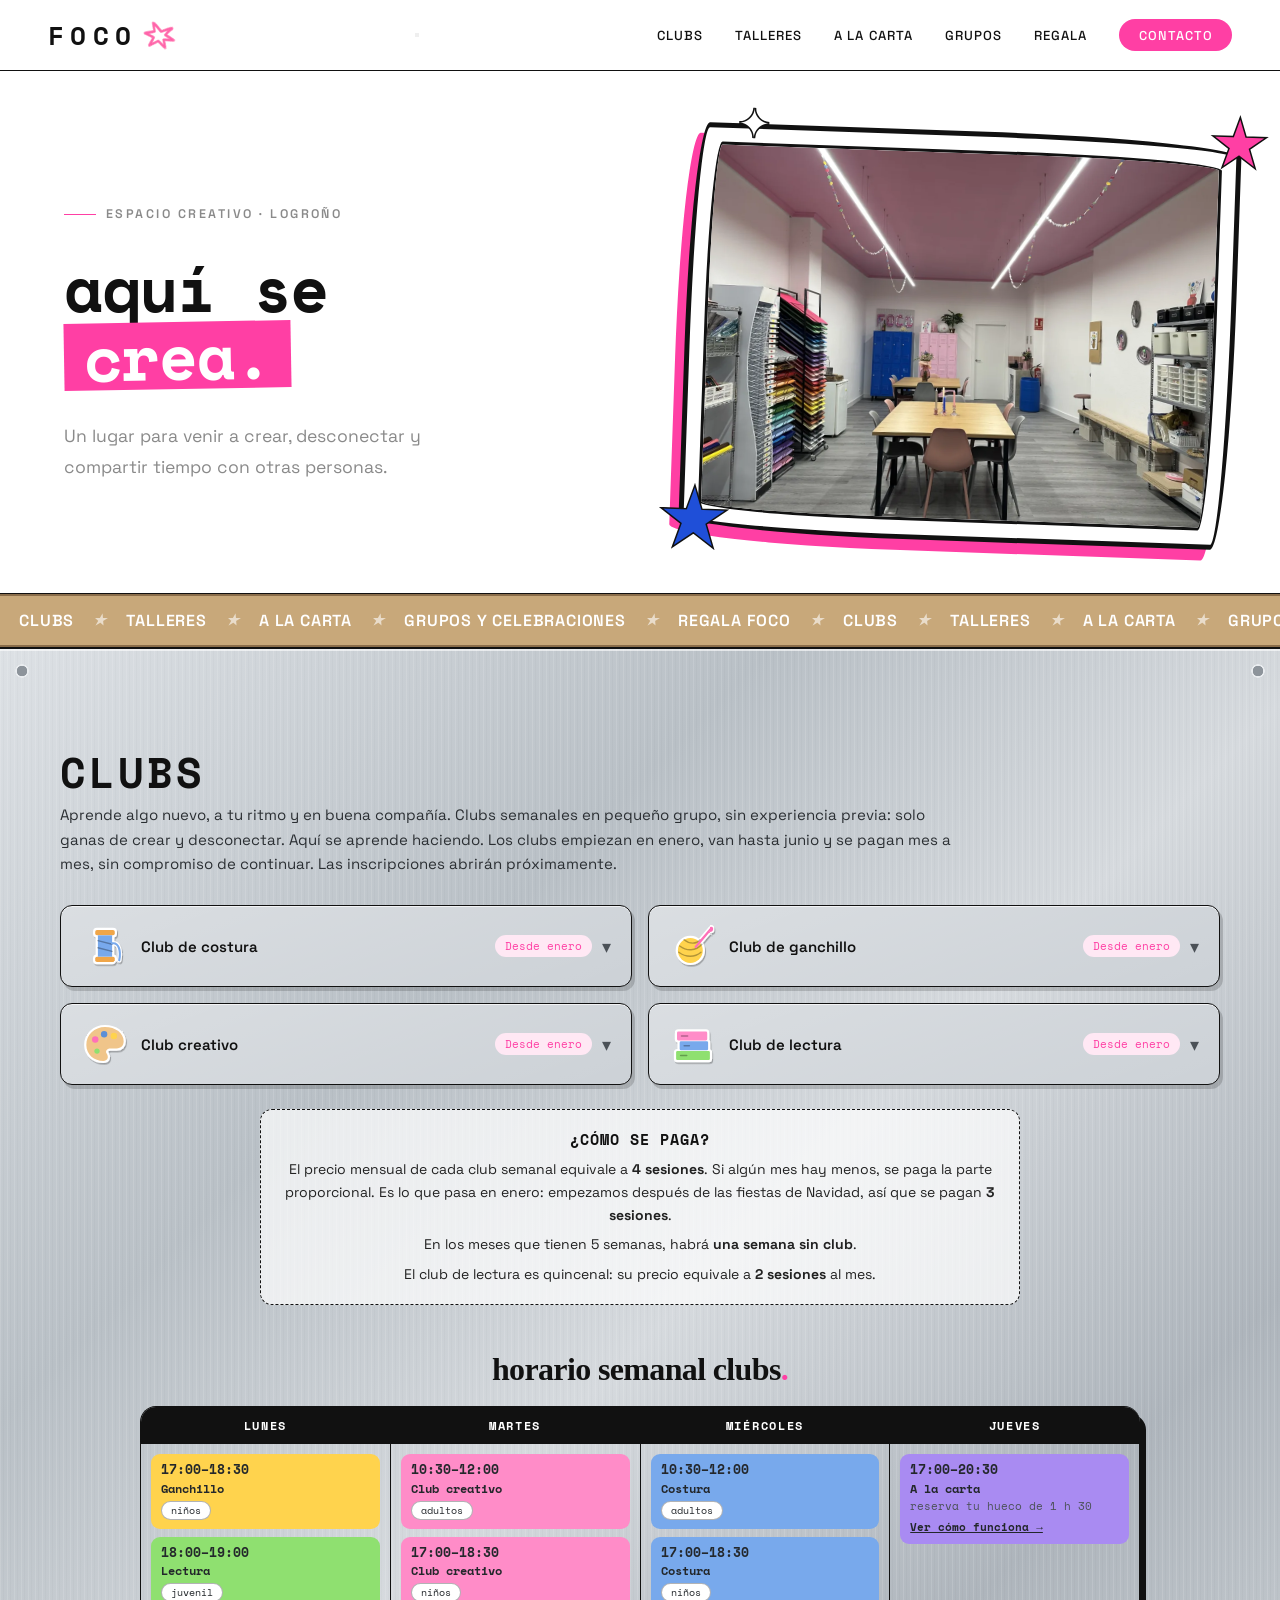
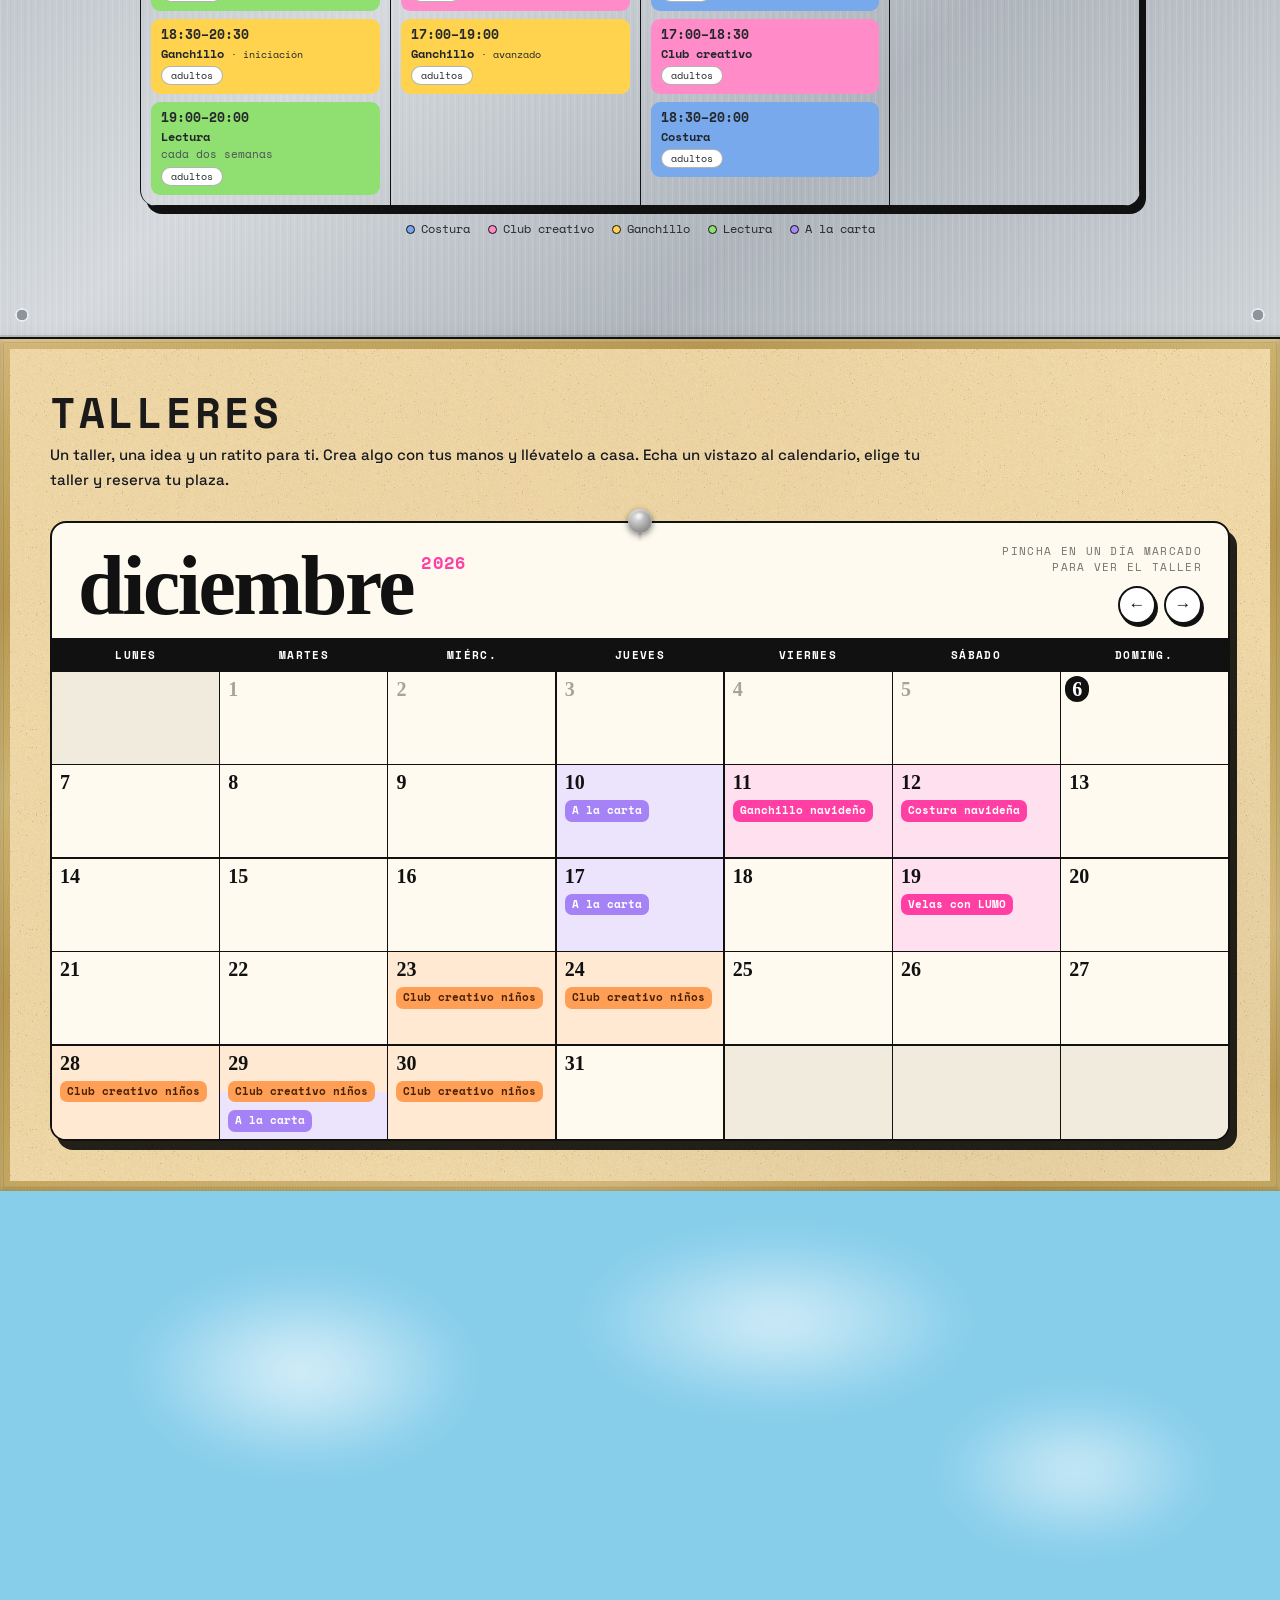
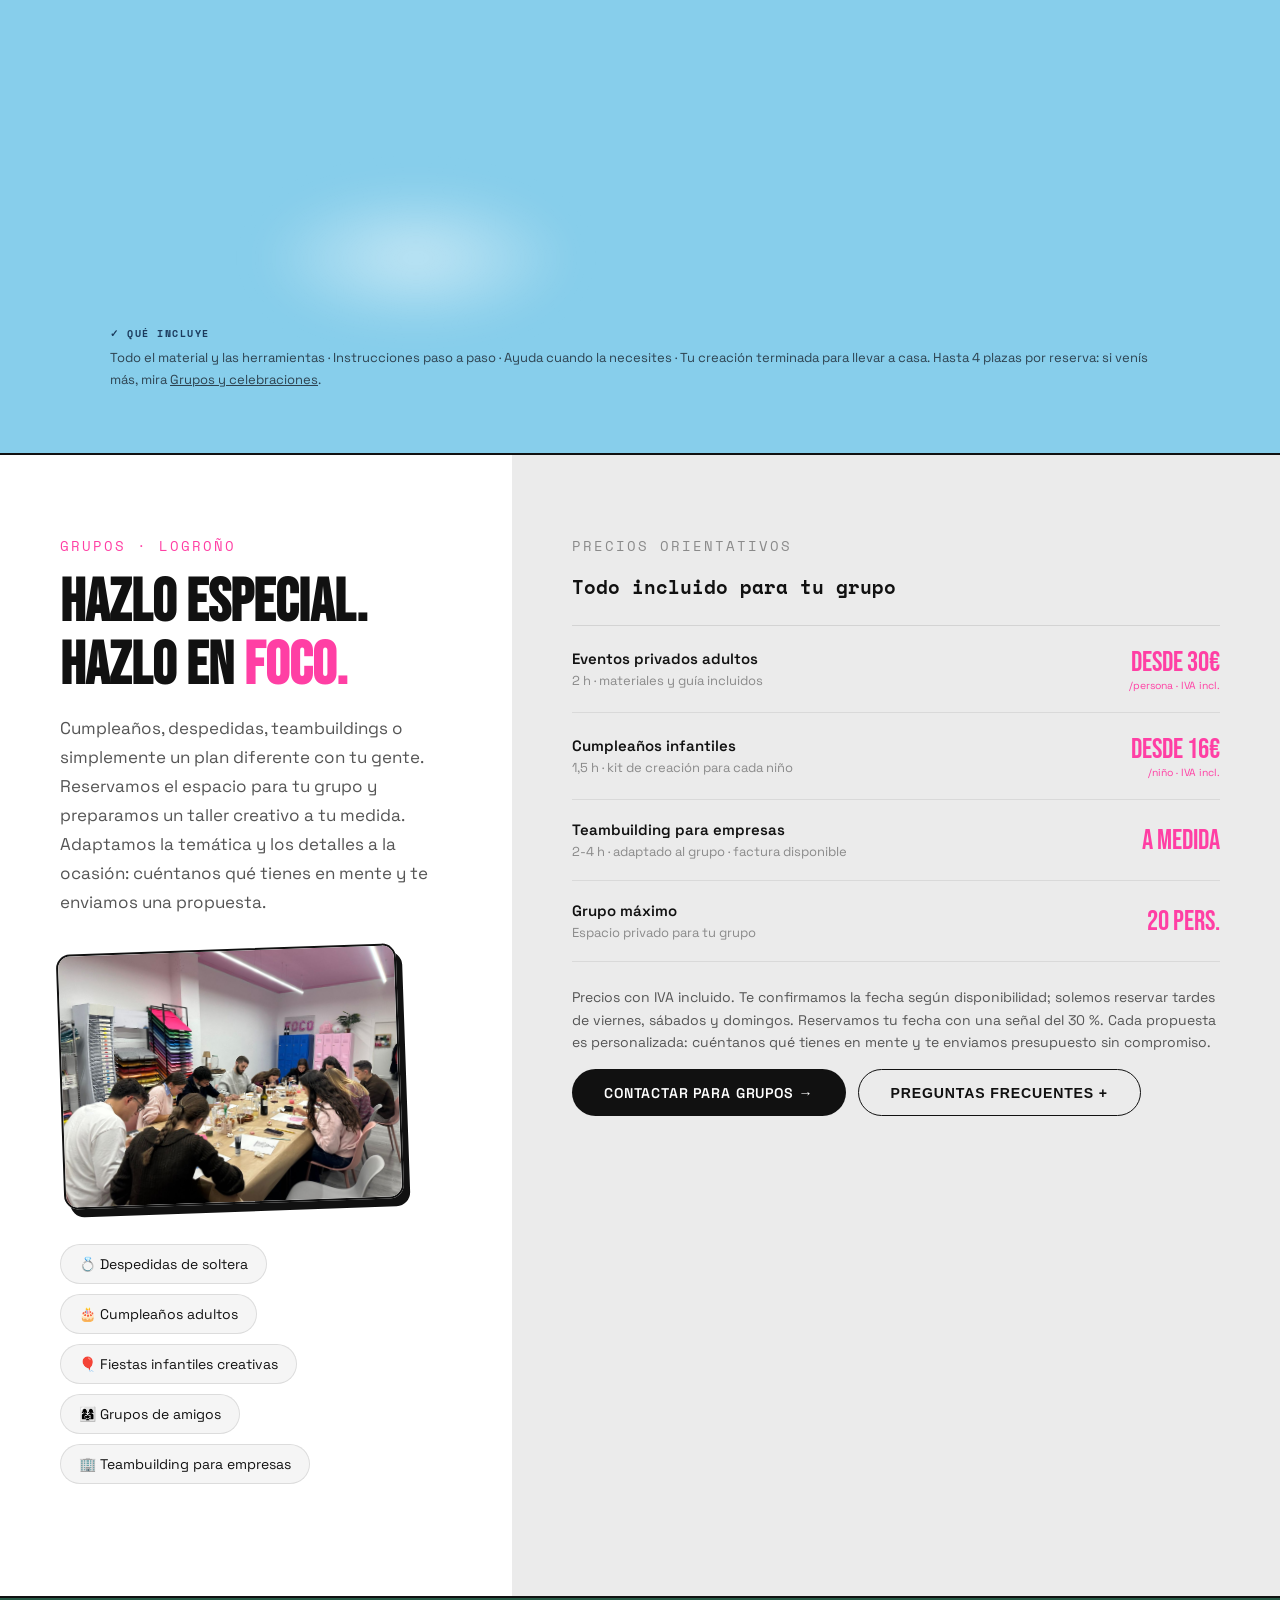
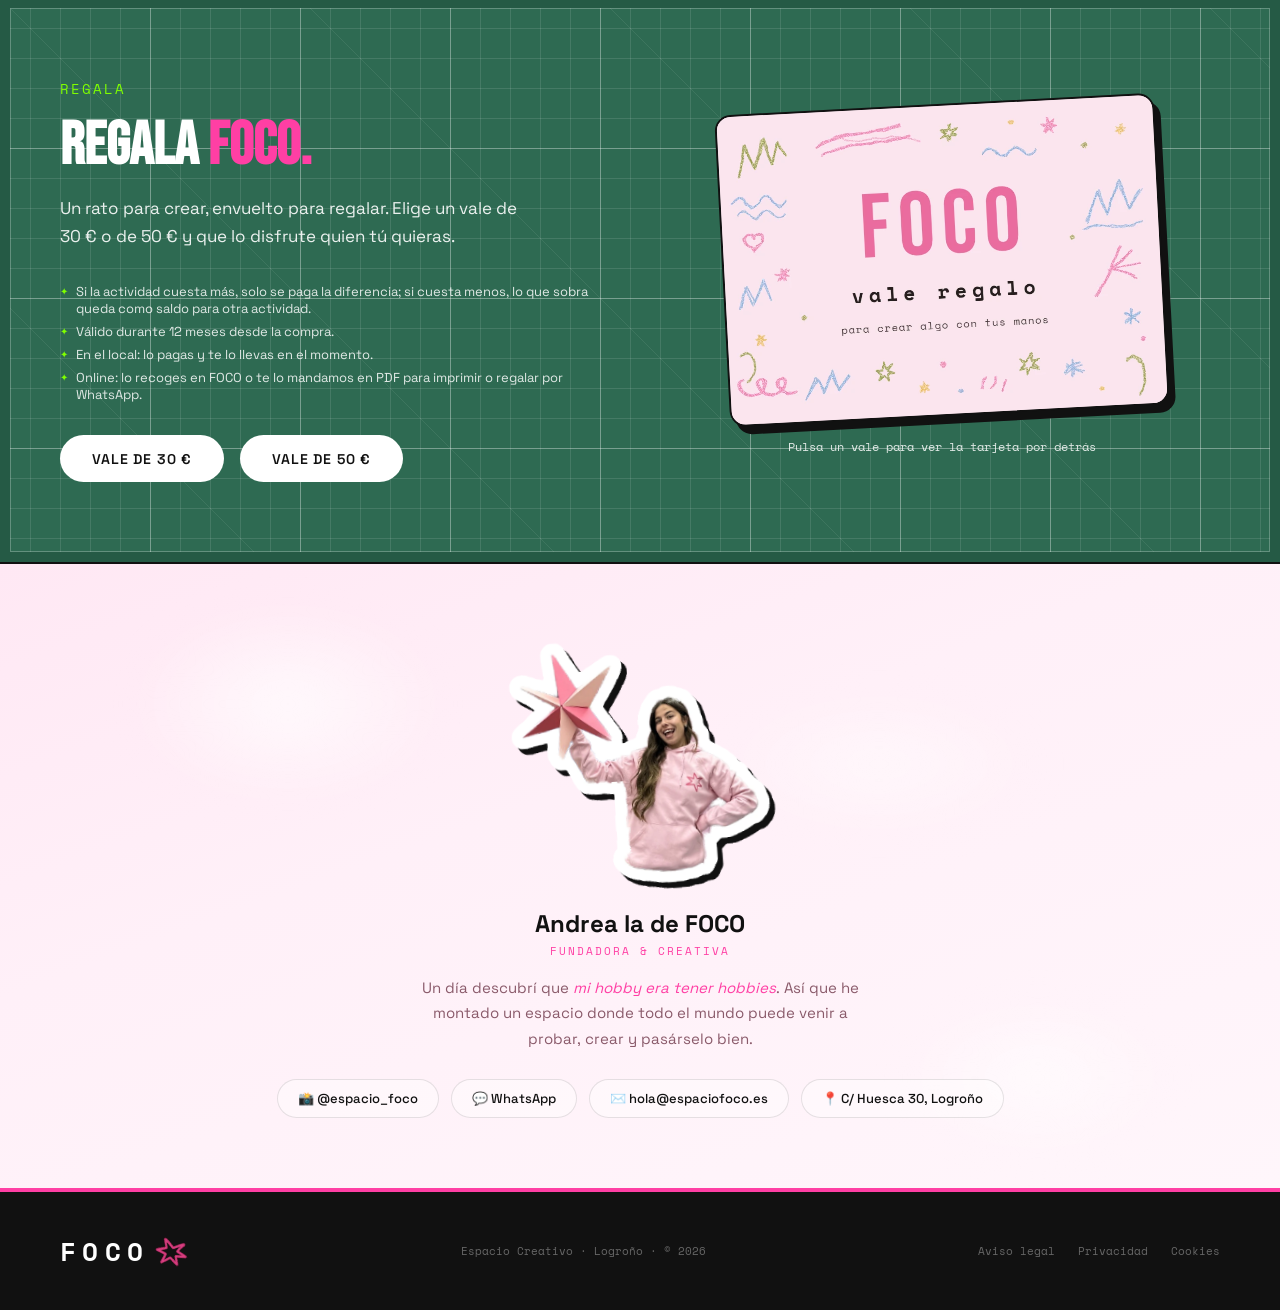
==== index.html @ 6e6a3a14 "Taller de velas: precio con IVA incluido Co-Authored-By: Claude Sonnet 5.5 <noreply@anthropic.com> C" ====
<!DOCTYPE html>
<html lang="es">
<head>
<meta charset="UTF-8">
<meta name="robots" content="noindex, nofollow"><!-- QUITAR el día que se publique la web -->
<meta name="viewport" content="width=device-width, initial-scale=1.0">
<title>FOCO — Espacio Creativo · Logroño</title>
<meta name="description" content="FOCO es un espacio creativo en Logroño: clubs semanales de costura, creatividad, ganchillo y lectura, talleres, manualidades a la carta, celebraciones con tu grupo y vales regalo.">
<link rel="icon" type="image/svg+xml" href="/images/estrella-foco.svg">
<meta property="og:type" content="website">
<meta property="og:locale" content="es_ES">
<meta property="og:site_name" content="FOCO Espacio Creativo">
<meta property="og:title" content="FOCO — Espacio Creativo · Logroño">
<meta property="og:description" content="Clubs, talleres, manualidades a la carta y celebraciones para crear con las manos. Calle Huesca 30, Logroño.">
<meta property="og:image" content="https://www.espaciofoco.es/images/og-foco.jpg">
<meta property="og:url" content="https://www.espaciofoco.es/">
<meta name="twitter:card" content="summary_large_image">
<script src="https://identity.netlify.com/v1/netlify-identity-widget.js"></script>
<link rel="preload" href="/fonts/space-grotesk-latin-400-normal.woff2" as="font" type="font/woff2" crossorigin>
<link rel="stylesheet" href="/fonts/fonts.css">
<style>
*, *::before, *::after { box-sizing:border-box; margin:0; padding:0; }
:root {
  --pink: #FF3FA4;
  --pink-light: #FF85C8;
  --pink-pale: #FFE8F4;
  --black: #111111;
  --white: #FFFFFF;
  --grey: #EBEBEB;
  --grey-mid: #8A8A8A;
  --blue: #6B8FA8;
  --lime: #7FFF00;
  --kraft: #C8A87A;
  --kraft-light: #F0E4D0;
  /* legacy aliases */
  --rosa: #FF3FA4;
  --negro: #111111;
  --verde: #5B8C5A;
  --azul: #87CEEB;
  --crema: #faf8f5;
}
html { scroll-behavior: smooth; }
body { font-family:'Space Grotesk',sans-serif; background:var(--white); color:var(--black); overflow-x:hidden; }

/* NAV */
nav.nav { position:fixed; top:0; left:0; right:0; z-index:200; display:flex; align-items:center; justify-content:space-between; padding:1rem 3rem; background:rgba(255,255,255,0.95); backdrop-filter:blur(16px); border-bottom:1.5px solid var(--black); }
.nav-logo { font-family:'Space Mono',monospace; font-size:1.6rem; font-weight:700; letter-spacing:.25em; color:var(--black); text-decoration:none; }
.logo-estrella { height:1.3em; width:auto; margin-left:.15em; vertical-align:-.28em; display:inline-block; }
.nav-links { display:flex; gap:2rem; list-style:none; align-items:center; }
.nav-links a { font-size:.82rem; font-weight:500; letter-spacing:.08em; text-transform:uppercase; color:var(--black); text-decoration:none; transition:color .2s; }
.nav-links a:hover { color:var(--pink); }
.nav-pill { background:var(--pink); color:var(--white)!important; padding:.45rem 1.2rem; border-radius:2rem; font-size:.8rem!important; }
.nav-pill:hover { background:var(--black)!important; color:var(--white)!important; }

/* HERO */
#hero { min-height:65vh; padding-top:5rem; display:grid; grid-template-columns:1fr 1fr; border-bottom:1.5px solid var(--black); }
.puertas { margin-top:71px; display:flex; flex-wrap:wrap; justify-content:center; align-items:baseline; gap:4px 18px; padding:14px 16px; text-align:center; background:var(--pink); color:var(--black); border-bottom:1.5px solid var(--black); }
.puertas strong { font-family:'Space Mono',monospace; font-size:15px; text-transform:uppercase; letter-spacing:1px; }
.puertas span { font-family:'Space Grotesk',sans-serif; font-size:15px; font-weight:500; }
.puertas[hidden] { display:none; }
.puertas:not([hidden]) ~ #hero { padding-top:0; }
.hero-left { display:flex; flex-direction:column; justify-content:center; padding:5rem 4rem 4rem; }
.hero-eyebrow { display:inline-flex; align-items:center; gap:.6rem; font-size:.78rem; font-weight:600; letter-spacing:.2em; text-transform:uppercase; color:var(--grey-mid); margin-bottom:2rem; }
.hero-eyebrow::before { content:''; width:2rem; height:1.5px; background:var(--pink); display:block; }
.hero-left h1 { font-family:'Space Mono',monospace; font-size:clamp(2.8rem,5vw,4.5rem); font-weight:700; line-height:1.05; letter-spacing:-.02em; margin-bottom:2rem; }
.hero-left h1 .hl { display:inline-block; background:var(--pink); color:var(--white); padding:0 .3em; transform:rotate(-1deg); }
.hero-left p { font-size:1.1rem; line-height:1.75; color:var(--grey-mid); max-width:400px; }
.hero-right { background:transparent; display:flex; align-items:center; justify-content:center; overflow:hidden; padding:3.2rem 2.8rem; position:relative; }
.hero-marco { position:relative; width:100%; max-width:560px; padding:14px; background:#fff; border:5px solid var(--black); border-radius:18px 255px 18px 225px/225px 18px 255px 18px; box-shadow:-9px 11px 0 var(--pink); transform:rotate(2deg); }
.hero-marco img { display:block; width:100%; height:auto; border:3px solid var(--black); border-radius:12px 200px 12px 180px/180px 12px 200px 12px; }
.hero-marco .est { position:absolute; line-height:1; color:var(--pink); -webkit-text-stroke:3px var(--black); paint-order:stroke fill; animation:estWiggle 2.4s ease-in-out infinite; pointer-events:none; }
.hero-marco .est1 { top:-34px; right:-30px; font-size:64px; }
.hero-marco .est2 { bottom:-30px; left:-26px; font-size:80px; color:#1f4fd8; animation-delay:.6s; }
.hero-marco .est3 { top:-24px; left:40px; font-size:40px; color:#fff; animation-delay:1.2s; }
@keyframes estWiggle { 50% { transform:rotate(14deg) scale(1.12); } }
@media (prefers-reduced-motion:reduce){ .hero-marco .est{animation:none;} }
@media (max-width:768px){
  .hero-marco .est { -webkit-text-stroke:1.5px var(--black); }
  .hero-marco .est1 { top:-20px; right:-12px; font-size:34px; }
  .hero-marco .est2 { bottom:-18px; left:-12px; font-size:42px; }
  .hero-marco .est3 { top:-14px; left:24px; font-size:22px; }
}
.hero-placeholder { font-family:'Space Mono',monospace; font-size:13px; color:var(--grey-mid); text-transform:uppercase; letter-spacing:2px; }
.hero-right::before { content:none; font-size:120px; opacity:.08; position:absolute; top:50%; left:50%; transform:translate(-50%,-50%); }
.hero-btns { display:flex; gap:1rem; flex-wrap:wrap; }
.btn-black { background:var(--black); color:var(--white); padding:.9rem 2rem; border-radius:3rem; font-size:.88rem; font-weight:600; letter-spacing:.06em; text-transform:uppercase; border:none; cursor:pointer; text-decoration:none; transition:background .2s,transform .15s; display:inline-block; }
.btn-black:hover { background:var(--pink); transform:translateY(-3px); }
.btn-ghost { background:transparent; color:var(--black); padding:.9rem 2rem; border-radius:3rem; font-size:.88rem; font-weight:600; letter-spacing:.06em; text-transform:uppercase; border:1.5px solid var(--black); cursor:pointer; text-decoration:none; transition:all .2s; display:inline-block; }
.btn-ghost:hover { background:var(--black); color:var(--white); transform:translateY(-3px); }

/* MARQUEE KRAFT */
.marquee { background:var(--kraft); padding:14px 0; overflow:hidden; white-space:nowrap; border-top:2px solid #8a6d4a; border-bottom:2px solid #8a6d4a; }
.marquee-track { display:inline-flex; animation:marquee 20s linear infinite; }
.marquee-track span { font-family:'Space Grotesk',sans-serif; font-size:1rem; font-weight:600; letter-spacing:.05em; color:var(--white); text-transform:uppercase; padding:0 1.2rem; display:inline-flex; align-items:center; gap:1.2rem; }
.marquee-track .star { font-size:.9rem; opacity:.6; }
@keyframes marquee { 0%{transform:translateX(0)} 100%{transform:translateX(-50%)} }

/* SECTION LABEL */
.section-label { font-family:'Space Mono',monospace; font-size:42px; font-weight:700; text-transform:uppercase; letter-spacing:3px; line-height:1.1; margin-bottom:8px; }
.section-subtitle { font-family:'Space Grotesk',sans-serif; font-size:15px; color:#555; max-width:900px; line-height:1.65; margin-bottom:28px; }

/* CLUB CREATIVO */
.club { padding:40px 50px 50px; position:relative; overflow:hidden; background:#87CEEB; }
.club::before { content:''; position:absolute; top:80px; left:10%; width:350px; height:200px; background:radial-gradient(ellipse,rgba(255,255,255,.7) 0%,transparent 70%); filter:blur(18px); pointer-events:none; }
.club::after { content:''; position:absolute; top:200px; right:5%; width:280px; height:160px; background:radial-gradient(ellipse,rgba(255,255,255,.6) 0%,transparent 70%); filter:blur(18px); pointer-events:none; }
.cloud1 { position:absolute; top:40px; left:45%; width:400px; height:180px; background:radial-gradient(ellipse,rgba(255,255,255,.65) 0%,transparent 70%); filter:blur(18px); pointer-events:none; }
.cloud2 { position:absolute; bottom:120px; left:20%; width:320px; height:150px; background:radial-gradient(ellipse,rgba(255,255,255,.5) 0%,transparent 70%); filter:blur(18px); pointer-events:none; }
.club .section-label { color:#fff; }
.club .section-subtitle { color:#1f3442; position:relative; z-index:2; }
.club .mat-i-text { color:#2d4250; }

/* PRICING CARDS */
.pricing-grid { display:grid; grid-template-columns:repeat(4,1fr); gap:28px; margin:0 auto 28px; position:relative; z-index:2; max-width:1060px; }
.price-card { background:rgba(255,255,255,.55); backdrop-filter:blur(12px); -webkit-backdrop-filter:blur(12px); border:1.5px solid rgba(255,255,255,.8); border-radius:28px; padding:22px 18px; transition:transform .3s, box-shadow .3s; display:flex; flex-direction:column; position:relative; }
.price-card:hover { transform:translateY(-4px); box-shadow:0 12px 40px rgba(135,206,235,.3); }
.price-card.premium { border:2px solid var(--rosa); }
.price-card-name { font-family:'Space Mono',monospace; font-size:11px; color:#5a7a8a; text-transform:uppercase; letter-spacing:1.5px; margin-bottom:8px; }
.price-card-price { font-family:'Bebas Neue',cursive; font-size:44px; color:var(--negro); line-height:1; }
.price-card-detail { font-family:'Space Grotesk',sans-serif; font-size:12px; color:#888; margin-bottom:14px; }
.price-card-features { list-style:none; margin-bottom:auto; padding-bottom:16px; }
.price-card-features li { font-size:12px; color:#555; padding:3px 0; display:flex; align-items:flex-start; gap:6px; }
.price-card-features li::before { content:'✓'; color:var(--verde); font-weight:700; flex-shrink:0; }
.price-card-btn { display:block; text-align:center; font-family:'Space Mono',monospace; font-size:10px; text-transform:uppercase; letter-spacing:1.5px; padding:11px; border-radius:50px; text-decoration:none; color:var(--negro); background:rgba(255,255,255,.6); border:1.5px solid #ccc; transition:all .25s; cursor:pointer; }
.price-card-btn:hover { background:var(--negro); color:#fff; border-color:var(--negro); }
.price-card-btn.rosa { background:var(--rosa); color:#fff; border-color:var(--rosa); }
.price-card-btn.rosa:hover { background:#d45a78; }
.badge { position:absolute; top:-14px; left:50%; transform:translateX(-50%); background:var(--rosa); color:#fff; font-family:'Space Mono',monospace; font-size:9px; letter-spacing:1.5px; text-transform:uppercase; padding:6px 18px; border-radius:50px; white-space:nowrap; }

.carta-pasos-linea { list-style:none; display:flex; flex-wrap:wrap; gap:10px; max-width:1060px; margin:0 auto 26px; position:relative; z-index:2; }
.carta-pasos-linea li { display:flex; align-items:center; gap:10px; background:rgba(255,255,255,.6); border:1.5px solid rgba(255,255,255,.9); border-radius:50px; padding:6px 18px 6px 7px; font-family:'Space Mono',monospace; font-size:14px; color:#1f3442; }
.carta-pasos-linea i { font-style:normal; flex:none; width:30px; height:30px; border-radius:50%; background:var(--pink); color:#fff; display:flex; align-items:center; justify-content:center; font-weight:700; font-size:14px; }
.carta-pasos-linea b { font-weight:700; color:var(--negro); }
.carta-tiles { display:grid; grid-template-columns:repeat(6,1fr); gap:14px; max-width:1060px; margin:0 auto 28px; position:relative; z-index:2; }
.carta-tile { aspect-ratio:1; border:1.5px solid var(--negro); border-radius:14px; display:flex; flex-direction:column; align-items:center; justify-content:center; gap:8px; position:relative; overflow:hidden;
  background-color:var(--c); background-image:radial-gradient(rgba(0,0,0,.14) 1.2px, transparent 1.6px); background-size:9px 9px; box-shadow:3px 4px 0 rgba(0,0,0,.15); }
.carta-tile:nth-child(odd) { transform:rotate(-1.2deg); }
.carta-tile:nth-child(even) { transform:rotate(1deg); }
.carta-tile-emoji { font-size:38px; line-height:1; }
.carta-tile-name { font-family:'Bebas Neue',cursive; font-size:22px; letter-spacing:1px; background:#fff; color:var(--negro); padding:2px 10px; border:1.5px solid var(--negro); }

.carta-tiles.carta-3 { grid-template-columns:repeat(4,1fr); max-width:1060px; gap:14px; }
.carta-tile.info { aspect-ratio:auto; align-items:flex-start; justify-content:flex-start; text-align:left; padding:26px 22px; gap:12px; }
.carta-tile-desc { font-family:'Space Grotesk',sans-serif; font-size:14px; line-height:1.55; color:#222; background:rgba(255,255,255,.88); padding:10px 12px; border-radius:8px; }
.carta-tile-meta { font-family:'Space Mono',monospace; font-size:12px; text-transform:uppercase; letter-spacing:1px; color:var(--negro); font-weight:700; margin-top:auto; }
.carta-info { max-width:940px; margin:0 auto 26px; position:relative; z-index:2; display:flex; flex-wrap:wrap; align-items:center; gap:14px 22px; }
.carta-info p { font-family:'Space Grotesk',sans-serif; font-size:15px; color:#1f3442; line-height:1.55; }

.carta-faq { max-width:1060px; margin:0 auto 26px; padding:0 0; position:relative; z-index:2; display:none; flex-direction:column; gap:10px; }
.carta-faq.open { display:flex; }
.carta-faq details { background:#fff; border:1.5px solid var(--black); border-radius:12px; padding:0 18px; }
.carta-faq summary { font-family:'Space Grotesk',sans-serif; font-weight:600; font-size:15px; padding:14px 0; cursor:pointer; list-style:none; display:flex; justify-content:space-between; gap:12px; color:var(--negro); }
.carta-faq summary::-webkit-details-marker { display:none; }
.carta-faq summary::after { content:'+'; color:var(--pink); font-size:20px; line-height:1; }
.carta-faq details[open] summary::after { content:'–'; }
.carta-faq details p { font-family:'Space Grotesk',sans-serif; font-size:14px; color:#555; line-height:1.65; padding-bottom:16px; }
.cc { background:var(--c); border:1.5px solid var(--negro); border-radius:16px; padding:12px 12px 10px; text-align:center; box-shadow:3px 4px 0 rgba(0,0,0,.15); display:flex; flex-direction:column; align-items:center; gap:5px; }
.cc:nth-child(odd) { transform:rotate(-1deg); } .cc:nth-child(even) { transform:rotate(1deg); }
.cc-img svg { height:96px; width:auto; max-width:100%; display:block; }
.cc-name { font-family:'Bebas Neue',cursive; font-size:22px; letter-spacing:.5px; line-height:1.05; color:var(--negro); }
.cc-desc { font-family:'Space Grotesk',sans-serif; font-size:13px; line-height:1.4; color:#333; }
.cc-meta { font-family:'Space Mono',monospace; font-size:11px; font-weight:700; text-transform:uppercase; letter-spacing:1px; color:var(--negro); margin-top:auto; padding-top:6px; }
/* MATERIALS — OPTION I (text with thick divider) */
.mat-i { display:flex; gap:48px; align-items:stretch; position:relative; z-index:2; max-width:1060px; margin:0 auto; }
.mat-i-block { flex:1; padding:12px 0; }
.mat-i-block:first-child { padding-right:0; }
.mat-i-block:last-child { padding-left:0; }
.mat-i-title { font-family:'Space Mono',monospace; font-size:10px; font-weight:700; text-transform:uppercase; letter-spacing:1.5px; margin-bottom:6px; color:#1B3A5C; }
.mat-i-text { font-size:13px; color:rgba(0,0,0,.45); line-height:1.7; }

/* CURSOS */
.cursos { padding:100px 60px; border-top:2px solid var(--negro); position:relative;
  /* Placa de acero cepillado */
  background-color:#c9ced3;
  background-image:
    radial-gradient(circle at 22px 22px, #8d949b 0 5px, #e9ecef 5.5px 6.5px, transparent 7px),
    radial-gradient(circle at calc(100% - 22px) 22px, #8d949b 0 5px, #e9ecef 5.5px 6.5px, transparent 7px),
    radial-gradient(circle at 22px calc(100% - 22px), #8d949b 0 5px, #e9ecef 5.5px 6.5px, transparent 7px),
    radial-gradient(circle at calc(100% - 22px) calc(100% - 22px), #8d949b 0 5px, #e9ecef 5.5px 6.5px, transparent 7px),
    repeating-linear-gradient(90deg, rgba(255,255,255,.12) 0 1px, transparent 1px 3px, rgba(0,0,0,.02) 3px 4px, transparent 4px 7px),
    linear-gradient(135deg, #dde1e5 0%, #b9c0c6 30%, #d6dade 52%, #aeb5bc 75%, #cfd4d8 100%);
  box-shadow:inset 0 2px 0 rgba(255,255,255,.6), inset 0 -2px 0 rgba(0,0,0,.12); }
.cursos .section-subtitle { color:#2b2f33; }
.cursos .curso-item { background:linear-gradient(160deg, rgba(255,255,255,.38) 0%, rgba(255,255,255,.14) 100%), #c4cad0; box-shadow:inset 0 1px 0 rgba(255,255,255,.7), 3px 4px 0 rgba(0,0,0,.16); }
.cursos .curso-row:hover { background:rgba(255,255,255,.22); }
.cursos .curso-emoji { background:none; }
.cursos .curso-precio, .cursos .curso-chevron { color:#4b5157; }
.cursos .curso-detalle { border-top-color:rgba(0,0,0,.15); }
.cursos .curso-detalle-desc, .cursos .curso-detalle-lista li { color:#2b2f33; }
.cursos-lista { max-width:100%; display:grid; grid-template-columns:repeat(2, 1fr); gap:16px; align-items:start; }
.cursos-col { display:flex; flex-direction:column; gap:16px; min-width:0; }
.curso-item { border:1.5px solid var(--black); border-radius:12px; overflow:hidden; background:#fff; }
.curso-row { display:flex; align-items:center; justify-content:space-between; padding:1rem 1.25rem; cursor:pointer; transition:background .15s; }
.curso-row:hover { background:var(--grey); }
.curso-row-left { display:flex; align-items:center; gap:12px; }
.curso-emoji { width:48px; height:48px; border-radius:8px; background:none; display:flex; align-items:center; justify-content:center; font-size:20px; flex-shrink:0; }
.curso-emoji svg { width:48px; height:48px; display:block; overflow:visible; }
.curso-nombre { font-size:15px; font-weight:600; color:var(--black); }
.curso-precio { font-size:13px; color:var(--grey-mid); margin-top:2px; }
.curso-row-right { display:flex; align-items:center; gap:10px; }
.curso-badge { font-size:11px; padding:3px 10px; border-radius:99px; background:var(--pink-pale); color:var(--pink); font-family:'Space Mono',monospace; }
.curso-chevron { font-size:18px; color:var(--grey-mid); transition:transform .2s; display:inline-block; }
.curso-chevron.open { transform:rotate(180deg); }
.curso-detalle { display:none; padding:0 1.25rem 1.25rem; border-top:1.5px solid var(--grey); }
/* Clubs "Desde enero": se puede ver la información, pero los botones de reserva siguen ocultos. Para abrir inscripciones en enero, quita la línea de .curso-reservar-opciones */
.cursos .curso-reservar-opciones { display:none; }
.curso-detalle.open { display:block; }
.curso-detalle > .curso-detalle-desc:first-child { margin-top:1.1rem; }
.curso-detalle-lista + .curso-detalle-lista { margin-top:-.2rem; padding-top:.9rem; border-top:1.5px dashed rgba(0,0,0,.25); }
.curso-detalle-lista b { color:#111; }
.curso-nota { margin-top:.9rem; padding-top:.9rem; border-top:1.5px dashed rgba(0,0,0,.25); }
.curso-sub { padding-top:1rem; }
.curso-sub + .curso-sub { margin-top:1.1rem; border-top:1.5px dashed rgba(0,0,0,.25); }
.curso-sub-titulo { display:inline-block; font-family:'Space Mono',monospace; font-size:12px; font-weight:700; letter-spacing:.1em; text-transform:uppercase; background:#fff; border:1.5px solid var(--black); border-radius:99px; padding:3px 12px; margin:0 0 2px; }
.curso-sub .curso-detalle-desc:first-of-type { margin-top:.7rem; }
.curso-detalle-desc { font-size:14px; color:#555; line-height:1.7; margin:1rem 0; }
.curso-detalle-lista { list-style:none; display:flex; flex-direction:column; gap:6px; margin-bottom:1rem; }
.curso-detalle-lista li { font-size:13px; color:#555; padding-left:16px; position:relative; }
.curso-detalle-lista li::before { content:'✦'; position:absolute; left:0; color:var(--pink); font-size:10px; top:2px; }
.curso-reservar-btn { display:inline-block; font-size:13px; padding:8px 20px; border-radius:50px; border:1.5px solid var(--black); background:transparent; color:var(--black); cursor:pointer; text-decoration:none; transition:all .2s; }
.curso-reservar-btn:hover { background:var(--black); color:#fff; }
.curso-reservar-opciones { display:flex; flex-wrap:wrap; gap:10px; }

/* HORARIO SEMANAL */
.horario-wrap { margin-top:48px; }
.clubs-pago { max-width:760px; margin:1.5rem auto 2.5rem; padding:1.1rem 1.4rem; background:rgba(255,255,255,.7); border:1.5px dashed var(--black); border-radius:12px; text-align:center; position:relative; z-index:1; }
.clubs-pago h3 { font-family:'Space Mono',monospace; font-size:15px; text-transform:uppercase; letter-spacing:1px; margin-bottom:.5rem; color:var(--black); }
.clubs-pago p { font-family:'Space Grotesk',sans-serif; font-size:14px; line-height:1.65; color:#222; }
.clubs-pago p + p { margin-top:.4rem; }
.horario-titulo { font-family:Georgia,'Times New Roman',serif; font-weight:700; font-size:clamp(20px,3.6vw,32px); line-height:1.05; letter-spacing:-.02em; color:var(--black); text-align:center; margin-bottom:20px; }
.horario-titulo em { font-style:normal; color:var(--pink); }
.horario-caja { max-width:1000px; margin:0 auto; }
.horario { width:calc(100% + 12px); margin:-6px; border-collapse:separate; border-spacing:6px; table-layout:fixed; font-family:'Space Mono',monospace; color:#23272b; }
.horario th, .horario td { text-align:center; vertical-align:middle; font-size:12px; font-weight:700; line-height:1.3; }
.horario td { height:64px; padding:6px 5px; border-radius:12px; }
.horario td.vacio { border:1px dashed rgba(35,39,43,.3); }
.horario td.club { border:1.5px solid var(--black); background:linear-gradient(160deg, rgba(255,255,255,.38) 0%, rgba(255,255,255,.14) 100%), #c4cad0; box-shadow:inset 0 1px 0 rgba(255,255,255,.7), 3px 4px 0 rgba(0,0,0,.16); }
.horario td.multi { padding:6px 5px; }
.horario .hl + .hl { margin-top:6px; padding-top:6px; border-top:1px dashed rgba(17,17,17,.4); }
.horario thead th { font-size:12px; letter-spacing:.1em; text-transform:uppercase; padding:6px 2px; }
.horario tbody th { font-weight:400; color:#23272b; font-size:12px; letter-spacing:.02em; }
.hpunto { display:inline-block; width:9px; height:9px; border-radius:50%; border:1.5px solid var(--black); margin-right:6px; vertical-align:-1px; }
.hp-azul { background:#78a9ec; }
.hp-rosa { background:#ff8cc8; }
.hp-kraft { background:#C8A87A; }
.hp-verde { background:#8fe070; }
.hp-amarillo { background:#ffd34d; }
.hp-lila { background:#a98bf2; }
.hz { display:grid; grid-template-columns:repeat(4, minmax(0,1fr)); gap:0; background:transparent; border-top:1.5px solid var(--black); border-left:1.5px solid var(--black); border-radius:16px; overflow:hidden; box-shadow:6px 8px 0 var(--black); font-family:'Space Mono',monospace; color:#23272b; }
.hz-dia { background:transparent; border-right:1.5px solid var(--black); border-bottom:1.5px solid var(--black); display:flex; flex-direction:column; min-width:0; }
.hz-dia h4 { font-size:12px; font-weight:700; letter-spacing:.14em; text-transform:uppercase; text-align:center; margin:0; padding:10px 6px; background:var(--black); color:#fff; }
.hz-lista { display:flex; flex-direction:column; gap:8px; padding:10px; flex:1; }
.hz-card { border-radius:9px; padding:8px 10px 9px; background:#f0f2f5; transition:opacity .2s, transform .15s; }
.hz-costura { --tono:105,155,225; --a:.52; }
.hz-creativo { --tono:255,105,185; --a:.46; }
.hz-ganchillo { --tono:255,208,60; --a:.58; }
.hz-lectura { --tono:110,235,80; --a:.48; }
.hz-carta { --tono:165,130,245; --a:.66; }
.hz-card[class*="hz-"] { background:linear-gradient(rgba(var(--tono),var(--a)), rgba(var(--tono),var(--a))), #fff; }
.hz-card.hz-costura { background:#78a9ec; }
.hz-card.hz-creativo { background:#ff8cc8; }
.hz-card.hz-ganchillo { background:#ffd34d; }
.hz-card.hz-lectura { background:#8fe070; }
.hz-card.hz-carta { background:#a98bf2; }
.hz-hora { font-size:13px; font-weight:700; line-height:1.2; }
.hz-t { font-size:12px; font-weight:700; line-height:1.25; margin-top:3px; }
.hz-pill { display:inline-block; font-size:10px; font-weight:400; padding:1px 9px; background:#fff; border:1px solid rgba(35,39,43,.35); border-radius:99px; margin-top:5px; }
.hz-niv { font-size:10px; font-weight:400; }
.hz-nota { font-size:11px; font-weight:400; margin-top:2px; color:#4b5157; }
a.hz-card { display:block; color:inherit; text-decoration:none; cursor:pointer; }
a.hz-card:hover { transform:translateY(-2px); }
.hz-mas { font-size:11px; font-weight:700; margin-top:5px; text-decoration:underline; }
.hz[data-sel="costura"] .hz-card:not(.hz-costura), .hz[data-sel="creativo"] .hz-card:not(.hz-creativo), .hz[data-sel="ganchillo"] .hz-card:not(.hz-ganchillo), .hz[data-sel="lectura"] .hz-card:not(.hz-lectura), .hz[data-sel="carta"] .hz-card:not(.hz-carta) { opacity:.3; }
.horario-leyenda span[data-c] { cursor:pointer; }
@media(max-width:900px) {
  .hz { grid-template-columns:repeat(2, minmax(0,1fr)); }
}
@media(max-width:520px) {
  .hz { box-shadow:4px 6px 0 var(--black); border-radius:14px; margin-right:4px; }
  .hz-lista { padding:7px; gap:6px; }
  .hz-card { padding:6px 7px 7px; border-radius:8px; }
  .hz-hora { font-size:11.5px; }
  .hz-t { font-size:11px; }
  .hz-pill { font-size:9.5px; padding:0 7px; margin-top:4px; }
  .hz-nota, .hz-mas { font-size:10px; }
  .hz-dia h4 { font-size:11px; padding:8px 4px; }
}
.horario-leyenda { display:flex; justify-content:center; flex-wrap:wrap; gap:6px 18px; margin-top:14px; font-family:'Space Mono',monospace; font-size:12px; color:#23272b; }
.horario-nota { max-width:620px; margin:22px auto 0; padding:14px 18px; border:1.5px solid var(--black); border-radius:12px; background:linear-gradient(160deg, rgba(255,255,255,.38) 0%, rgba(255,255,255,.14) 100%), #c4cad0; box-shadow:inset 0 1px 0 rgba(255,255,255,.7), 3px 4px 0 rgba(0,0,0,.16); color:#2b2f33; font-size:14px; line-height:1.65; text-align:center; }
.horario-nota-titulo { font-family:'Space Mono',monospace; font-weight:700; font-size:12px; letter-spacing:.1em; text-transform:uppercase; margin-bottom:6px; }
@media(max-width:640px) {
  .horario-wrap { margin-top:34px; }
  .horario td { height:58px; padding:4px 3px; border-radius:10px; }
  .horario td.multi { padding:5px 3px; }
  .horario thead th { letter-spacing:.02em; }
  .horario tbody th { font-weight:700; text-transform:uppercase; letter-spacing:.04em; }
  .hpunto { margin-right:4px; }
  .horario-nota { margin-top:18px; padding:12px 14px; font-size:14px; }
}
.cursos-grid { display:grid; grid-template-columns:2fr 1fr; gap:60px; }
.curso-content-title { font-family:'Space Grotesk',sans-serif; font-size:32px; font-weight:700; margin-bottom:16px; }
.curso-content-desc { font-size:16px; color:#555; line-height:1.7; margin-bottom:32px; }
.curso-info { background:var(--crema); border:2px solid var(--negro); padding:28px; border-radius:8px; }
.curso-info-title { font-family:'Space Mono',monospace; font-size:12px; text-transform:uppercase; letter-spacing:2px; margin-bottom:16px; }
.curso-info-list { list-style:none; }
.curso-info-list li { font-size:14px; color:#555; padding:5px 0; }
.curso-info-list li::before { content:'✦ '; color:var(--rosa); font-weight:700; }
.curso-tabs { display:flex; flex-direction:column; gap:4px; }
.curso-tab { border:2px solid var(--negro); padding:20px 24px; background:#fff; cursor:pointer; text-align:left; transition:all .2s; border-radius:4px; }
.curso-tab:hover, .curso-tab.active { background:var(--negro); color:#fff; }
.curso-tab-name { font-family:'Space Grotesk',sans-serif; font-size:16px; font-weight:600; }
.curso-tab-price { font-family:'Space Mono',monospace; font-size:12px; font-weight:700; color:var(--rosa); margin-top:4px; }
.curso-tab.active .curso-tab-price, .curso-tab:hover .curso-tab-price { color:var(--rosa); }
.curso-reserve-btn { display:inline-block; margin-top:24px; padding:14px 32px; background:var(--rosa); color:#fff; font-family:'Space Mono',monospace; font-size:12px; text-transform:uppercase; letter-spacing:1.5px; border:none; border-radius:50px; cursor:pointer; text-decoration:none; transition:background .2s; }
.curso-reserve-btn:hover { background:#d45a78; }

/* TALLERES — CORCHO REALISTA */
.talleres-outer { position:relative; border-top:2px solid var(--negro); }
/* Wooden frame around the cork */
.cork-frame { padding:10px; background:linear-gradient(160deg, #d4b87a 0%, #c4a862 8%, #b89850 20%, #cdb472 35%, #b89850 50%, #c4a862 65%, #d4b87a 80%, #b89850 92%, #c4a862 100%); box-shadow:inset 0 2px 4px rgba(255,255,255,.25), inset 0 -2px 4px rgba(0,0,0,.2), 0 4px 20px rgba(0,0,0,.15); position:relative; }
.cork-frame::before { content:''; position:absolute; inset:0; background:repeating-linear-gradient(95deg, transparent 0px, transparent 2px, rgba(0,0,0,.02) 2px, rgba(0,0,0,.02) 3px); pointer-events:none; }
.cork-frame::after { content:''; position:absolute; inset:3px; border:1px solid rgba(0,0,0,.08); pointer-events:none; }

.talleres { padding:40px 40px; position:relative; overflow:hidden; }
/* Cork base color — kraft tone */
.talleres { background:#C8A882; }
/* Cork texture layer 1 — fine grain (high frequency, more visible) */
.cork-tex1 { position:absolute; inset:0; pointer-events:none; z-index:0; background-color:#C8A882; background-image:url("data:image/svg+xml,%3Csvg xmlns='http://www.w3.org/2000/svg' width='300' height='300'%3E%3Cfilter id='a'%3E%3CfeTurbulence type='fractalNoise' baseFrequency='1.8' numOctaves='6' seed='2' stitchTiles='stitch'/%3E%3CfeColorMatrix values='0 0 0 0 .78 0 0 0 0 .66 0 0 0 0 .51 0 0 0 1 0'/%3E%3C/filter%3E%3Crect width='300' height='300' filter='url(%23a)'/%3E%3C/svg%3E"); background-size:300px 300px; mix-blend-mode:overlay; opacity:.9; }
/* Cork texture layer 2 — medium grain variation */
.cork-tex2 { position:absolute; inset:0; pointer-events:none; z-index:0; background-image:url("data:image/svg+xml,%3Csvg xmlns='http://www.w3.org/2000/svg' width='250' height='250'%3E%3Cfilter id='b'%3E%3CfeTurbulence type='fractalNoise' baseFrequency='.9' numOctaves='5' seed='8' stitchTiles='stitch'/%3E%3CfeColorMatrix values='0 0 0 0 .72 0 0 0 0 .58 0 0 0 0 .4 0 0 0 1 0'/%3E%3C/filter%3E%3Crect width='250' height='250' filter='url(%23b)'/%3E%3C/svg%3E"); background-size:250px 250px; mix-blend-mode:soft-light; opacity:.85; }
/* Cork texture layer 3 — dark speckles / pores (more pronounced) */
.cork-tex3 { position:absolute; inset:0; pointer-events:none; z-index:0; background-image:url("data:image/svg+xml,%3Csvg xmlns='http://www.w3.org/2000/svg' width='200' height='200'%3E%3Cfilter id='c'%3E%3CfeTurbulence type='turbulence' baseFrequency='3.5' numOctaves='3' seed='15' stitchTiles='stitch'/%3E%3CfeColorMatrix type='matrix' values='0 0 0 0 0 0 0 0 0 0 0 0 0 0 0 0 0 0 10 -5'/%3E%3C/filter%3E%3Crect width='200' height='200' filter='url(%23c)' opacity='.18'/%3E%3C/svg%3E"); background-size:200px 200px; mix-blend-mode:multiply; }
/* Cork texture layer 4 — extra fine grain for density */
.cork-tex4 { position:absolute; inset:0; pointer-events:none; z-index:0; background-image:url("data:image/svg+xml,%3Csvg xmlns='http://www.w3.org/2000/svg' width='150' height='150'%3E%3Cfilter id='d'%3E%3CfeTurbulence type='fractalNoise' baseFrequency='4' numOctaves='2' seed='22' stitchTiles='stitch'/%3E%3CfeColorMatrix values='0 0 0 0 .6 0 0 0 0 .48 0 0 0 0 .3 0 0 0 1 0'/%3E%3C/filter%3E%3Crect width='150' height='150' filter='url(%23d)'/%3E%3C/svg%3E"); background-size:150px 150px; mix-blend-mode:overlay; opacity:.4; }
/* Cork texture layer 5 — warm highlights and shadows */
.cork-tex5 { position:absolute; inset:0; pointer-events:none; z-index:0; background: radial-gradient(ellipse at 25% 20%, rgba(220,190,140,.15) 0%, transparent 45%), radial-gradient(ellipse at 75% 75%, rgba(0,0,0,.08) 0%, transparent 45%), radial-gradient(ellipse at 60% 10%, rgba(210,180,130,.1) 0%, transparent 35%), radial-gradient(ellipse at 10% 80%, rgba(180,140,80,.06) 0%, transparent 30%); }

.talleres .section-label { color:#1a1a1a; position:relative; z-index:2; }
.talleres .section-subtitle { color:#1a1a1a; font-weight:500; position:relative; z-index:2; text-shadow:0 1px 2px rgba(255,255,255,.25); }

/* Stars */
.chalk-star { position:absolute; pointer-events:none; z-index:1; }
.chalk-star svg { width:100%; height:100%; }
.chalk-star.s1 { top:80px; right:90px; width:36px; height:36px; transform:rotate(-12deg); opacity:.1; }
.chalk-star.s2 { top:110px; right:140px; width:24px; height:24px; transform:rotate(20deg); opacity:.08; }
.chalk-star.s3 { top:70px; right:180px; width:18px; height:18px; transform:rotate(-5deg); opacity:.06; }
.chalk-star.s4 { bottom:140px; left:60px; width:30px; height:30px; transform:rotate(15deg); opacity:.09; }
.chalk-star.s5 { bottom:100px; left:110px; width:20px; height:20px; transform:rotate(-22deg); opacity:.07; }
.chalk-star.s6 { top:50%; right:50px; width:22px; height:22px; transform:rotate(8deg); opacity:.06; }
.chalk-star.s7 { bottom:180px; right:220px; width:28px; height:28px; transform:rotate(-18deg); opacity:.08; }
.chalk-deco-line1 { position:absolute; bottom:90px; left:55%; width:140px; height:2px; background:rgba(255,255,255,.05); transform:rotate(-2deg); pointer-events:none; }
.chalk-deco-line2 { position:absolute; top:55%; left:35px; width:3px; height:100px; background:rgba(255,255,255,.03); transform:rotate(4deg); pointer-events:none; }

/* CALENDARIO POST-IT ROSA SOBRE CORCHO */
.calendar-frame { max-width:1180px; margin:0 auto; position:relative; z-index:2; transform:rotate(0.6deg); }

/* Chincheta — pin realista */
.pushpin { position:absolute; top:-12px; left:50%; transform:translateX(-50%); z-index:10; width:28px; height:28px; }
/* Pin head */
.pushpin::before { content:''; position:absolute; top:0; left:50%; transform:translateX(-50%); width:24px; height:24px; border-radius:50%; background:radial-gradient(circle at 38% 32%, #e8e8e8 0%, #c0c0c0 30%, #999 60%, #777 100%); box-shadow:0 2px 6px rgba(0,0,0,.5), inset 0 1px 2px rgba(255,255,255,.5); }
/* Pin highlight */
.pushpin::after { content:''; position:absolute; top:4px; left:50%; transform:translateX(-50%); width:8px; height:8px; border-radius:50%; background:radial-gradient(circle at 40% 35%, rgba(255,255,255,.8), transparent 70%); }
/* Pin needle shadow on paper */
.pushpin-shadow { position:absolute; top:10px; left:50%; transform:translateX(-50%); width:4px; height:12px; background:linear-gradient(to bottom, rgba(0,0,0,.15), transparent); border-radius:0 0 2px 2px; z-index:9; pointer-events:none; }

/* Hoja de calendario: cuadrícula marcada, mes grande */
.calendar { background:#fffaf0; border:2px solid var(--black); border-radius:16px; overflow:hidden; position:relative; box-shadow:7px 9px 0 rgba(0,0,0,.85); }
:root { --club:#ff9f55; --club-bg:#ffe9d2; --club-bg-h:#ffd9b3; --club-ink:#4a2306; --carta:#A582F5; --carta-bg:#ece3fd; }
.cal-header { padding:20px 26px 14px; display:flex; justify-content:space-between; align-items:flex-end; gap:12px; position:relative; z-index:2; }
.cal-header-title { font-family:Georgia,'Times New Roman',serif; font-weight:700; font-size:clamp(44px,9vw,84px); color:var(--black); line-height:.9; letter-spacing:-.03em; text-transform:lowercase; }
.cal-header-title small { font-family:'Space Mono',monospace; font-size:.2em; font-weight:700; letter-spacing:.08em; color:var(--pink); margin-left:.5em; vertical-align:top; position:relative; top:.4em; }
.cal-header-right { display:flex; flex-direction:column; align-items:flex-end; gap:10px; }
.cal-header-desc { font-family:'Space Mono',monospace; font-size:11px; color:rgba(0,0,0,.55); text-transform:uppercase; letter-spacing:.12em; max-width:210px; text-align:right; line-height:1.5; }
.cal-nav-wrap { display:flex; gap:8px; }
.cal-nav-btn { width:38px; height:38px; border:2px solid var(--black); background:#fff; color:var(--black); cursor:pointer; font-size:17px; display:flex; align-items:center; justify-content:center; border-radius:50%; transition:all .2s; box-shadow:2px 3px 0 var(--black); }
.cal-nav-btn:hover { background:var(--pink); color:#fff; }
.cal-days-header { display:grid; grid-template-columns:repeat(7,minmax(0,1fr)); background:var(--black); position:relative; z-index:2; }
.cal-day-name { font-family:'Space Mono',monospace; font-size:11px; color:#fff; text-transform:uppercase; text-align:center; padding:9px 0; letter-spacing:.12em; font-weight:700; }
.cal-grid { display:grid; grid-template-columns:repeat(7,minmax(0,1fr)); gap:1.5px; background:var(--black); position:relative; z-index:2; }
.cal-cell { min-height:92px; display:flex; flex-direction:column; align-items:flex-start; background:#fffaf0; position:relative; transition:background .2s; padding:7px 8px; min-width:0; }
.cal-cell .cal-num { font-family:Georgia,'Times New Roman',serif; font-size:20px; font-weight:700; color:var(--black); line-height:1; }
.cal-cell.empty { background:#f1ebdd; }
.cal-cell.empty .cal-num { color:transparent; }
.cal-cell.today .cal-num { background:var(--black); color:#fff; border-radius:99px; padding:3px 7px; margin:-3px 0 0 -4px; }
.cal-cell.past .cal-num { color:rgba(0,0,0,.35); }
.cal-cell.has-event { cursor:pointer; background:#ffe0ef; }
.cal-cell.has-event:hover { background:var(--pink-light); }
.cal-event-label { font-family:'Space Mono',monospace; font-size:11px; font-weight:700; color:var(--black); text-align:left; line-height:1.25; margin-top:8px; padding:4px 7px; background:var(--pink); color:#fff; border-radius:7px; max-width:100%; overflow-wrap:anywhere; }
.cal-cell.has-event.past .cal-num { color:rgba(0,0,0,.45); }
.cal-cell.has-event.ev-club { background:var(--club-bg); }
.cal-cell.has-event.ev-club:hover { background:var(--club-bg-h); }
.ev-club .cal-event-label { background:var(--club); color:var(--club-ink); }
.cal-lista button.ev-club { background:var(--club-bg); }
.cal-cell.has-event.ev-carta { background:#ece3fd; }
.cal-cell.has-event.ev-carta:hover { background:#dccdfa; }
.ev-carta .cal-event-label, .cal-event-label.ev-carta { background:#A582F5; color:#fff; }
.cal-event-label.ev-club { background:var(--club); color:var(--club-ink); }
.cal-cell.has-event.ev-multi { background:linear-gradient(180deg,var(--club-bg) 50%,var(--carta-bg) 50%); cursor:default; }
.cal-event-label { cursor:pointer; }
.cal-lista button.ev-carta { background:#ece3fd; }
.cal-lista { display:none; padding:14px 16px 16px; border-top:1.5px solid var(--black); background:#fffaf0; position:relative; z-index:2; }
.cal-lista button { display:flex; width:100%; align-items:center; gap:12px; text-align:left; background:#ffe0ef; border:1.5px solid var(--black); border-radius:12px; padding:9px 12px; margin:0 0 8px; font:inherit; cursor:pointer; color:var(--black); box-shadow:2px 3px 0 var(--black); }
.cal-lista button:last-child { margin-bottom:0; }
.cal-lista .cl-dia { font-family:Georgia,serif; font-weight:700; font-size:26px; line-height:1; min-width:34px; text-align:center; }
.cal-lista .cl-dia small { display:block; font-family:'Space Mono',monospace; font-size:10px; letter-spacing:.08em; text-transform:uppercase; font-weight:700; }
.cal-lista .cl-nom { font-family:'Space Mono',monospace; font-weight:700; font-size:13px; line-height:1.3; }
.cal-lista .cl-nom small { display:block; font-weight:400; font-size:11px; color:rgba(0,0,0,.6); }
.cal-lista .cl-vacio { font-family:'Space Mono',monospace; font-size:12px; color:rgba(0,0,0,.55); text-align:center; }

/* MODAL */
.modal-overlay { position:fixed; top:0; left:0; width:100%; height:100%; background:rgba(0,0,0,.6); z-index:2000; display:none; align-items:center; justify-content:center; }
.modal-overlay.open { display:flex; }
.modal { background:#fff; border:3px solid var(--negro); padding:48px; max-width:520px; width:90%; border-radius:8px; position:relative; }
.modal { max-height:90vh; overflow-y:auto; }
.modal-close { z-index:1; width:36px; height:36px; top:12px; right:12px; padding:0; line-height:36px; border-radius:50%; background:rgba(255,255,255,.9); }
.modal-img { display:block; width:calc(100% + 96px); margin:-48px -48px 24px; max-height:260px; object-fit:cover; border-radius:5px 5px 0 0; border-bottom:3px solid var(--negro); }
.modal-close { position:absolute; top:16px; right:20px; font-size:24px; cursor:pointer; background:none; border:none; color:#999; transition:color .2s; }
.modal-close:hover { color:var(--negro); }
.modal-title { font-family:'Space Grotesk',sans-serif; font-size:28px; font-weight:700; margin-bottom:8px; }
.modal-sub { font-family:'Space Mono',monospace; font-size:12px; color:#999; text-transform:uppercase; letter-spacing:1px; margin-bottom:16px; }
.modal-desc { font-size:15px; color:#555; line-height:1.7; margin-bottom:24px; }
.modal-price { font-family:'Bebas Neue',cursive; font-size:40px; color:var(--rosa); margin-bottom:24px; }
.modal-btn { display:inline-block; padding:14px 32px; background:var(--rosa); color:#fff; font-family:'Space Mono',monospace; font-size:12px; text-transform:uppercase; letter-spacing:1.5px; border:none; border-radius:50px; cursor:pointer; text-decoration:none; transition:background .2s; }
.modal-btn:hover { background:#d45a78; }

/* GRUPOS */
#eventos { display:grid; grid-template-columns:2fr 3fr; gap:0; }
.ev-info { display:flex; flex-direction:column; align-items:flex-start; background:var(--white); padding:80px 60px; }
.ev-price { background:var(--grey, #f3f3f3); padding:80px 60px; }
.seccion-tag { font-family:'Space Mono',monospace; font-size:14px; text-transform:uppercase; letter-spacing:2px; color:var(--pink); margin-bottom:16px; display:block; }
.seccion-title { font-family:'Bebas Neue',cursive; font-size:60px; color:var(--black); line-height:1.05; margin-bottom:16px; }
.seccion-title .accent { color:var(--pink); }
.seccion-body { font-family:'Space Grotesk',sans-serif; font-size:17px; color:#555; line-height:1.7; margin-bottom:32px; max-width:480px; }
.ev-foto { width:100%; max-width:340px; height:auto; aspect-ratio:4/3; object-fit:cover; object-position:center 62%; border:2px solid var(--black); border-radius:14px; box-shadow:6px 8px 0 var(--black); transform:rotate(-2deg); margin:0 0 40px; display:block; }
.ev-tipos { display:flex; flex-wrap:wrap; gap:10px; margin-bottom:32px; }
.ev-chip { font-family:'Space Grotesk',sans-serif; font-size:14px; color:var(--black); background:rgba(0,0,0,.04); border:1.5px solid rgba(0,0,0,.1); padding:10px 18px; border-radius:50px; transition:all .2s; cursor:default; }
.ev-chip:hover { border-color:var(--pink); color:var(--pink); }
.ev-price .seccion-tag { color:var(--grey-mid); }
.ep-row { display:flex; justify-content:space-between; align-items:center; padding:20px 0; border-bottom:1px solid rgba(0,0,0,.08); }
.ep-label { font-family:'Space Grotesk',sans-serif; font-size:15px; color:var(--black); font-weight:600; }
.ep-sub { font-family:'Space Grotesk',sans-serif; font-size:13px; color:var(--grey-mid); margin-top:4px; }
.ep-val { font-family:'Bebas Neue',cursive; font-size:28px; color:var(--pink); text-align:right; white-space:nowrap; }
.ep-item { border-bottom:1px solid rgba(0,0,0,.08); }
.ep-item > summary.ep-row { border-bottom:none; cursor:pointer; list-style:none; gap:16px; }
.ep-item > summary.ep-row::-webkit-details-marker { display:none; }
.ep-item > summary.ep-row:hover .ep-label { color:var(--pink); }
.ep-der { display:flex; align-items:center; gap:14px; }
.ep-chev { color:var(--pink); font-size:20px; line-height:1; transition:transform .2s; }
.ep-item[open] .ep-chev { transform:rotate(180deg); }
.ep-detalle { padding:0 0 22px; font-family:'Space Grotesk',sans-serif; font-size:14px; color:#555; line-height:1.65; }
.ep-detalle p { margin-bottom:12px; }
.ep-detalle b { color:var(--black); }
/* Desplegables de precios de Grupos cerrados por ahora. Para volver a abrirlos: quita la clase ep-bloqueado del div .ev-price y borra estas reglas y el bloque JS 'GRUPOS BLOQUEADOS'. */
.ep-bloqueado .ep-chev, .ep-bloqueado .ep-pista { display:none; }
.ep-bloqueado .ep-item > summary.ep-row { cursor:default; pointer-events:none; }
.ep-bloqueado .ep-item > summary.ep-row:hover .ep-label { color:inherit; }
.ep-detalle ul { list-style:none; display:flex; flex-direction:column; gap:6px; margin:0 0 14px; }
.ep-detalle li { padding-left:18px; position:relative; }
.ep-detalle li::before { content:'✦'; position:absolute; left:0; color:var(--pink); font-size:10px; top:3px; }
.ep-pista { font-family:'Space Grotesk',sans-serif; font-size:13px; color:var(--grey-mid); margin-top:8px; }
.ep-botones { display:flex; flex-wrap:wrap; gap:12px; align-items:center; }
.btn-line { background:transparent; color:var(--black); border:1.5px solid var(--black); }
.btn-line:hover { background:var(--black); color:#fff; }
.ep-faq { display:none; margin-top:1.5rem; flex-direction:column; gap:10px; }
.ep-faq.open { display:flex; }
.ep-faq details { background:#fff; border:1.5px solid var(--black); border-radius:12px; padding:0 18px; }
.ep-faq summary { font-family:'Space Grotesk',sans-serif; font-weight:600; font-size:15px; padding:14px 0; cursor:pointer; list-style:none; display:flex; justify-content:space-between; gap:12px; }
.ep-faq summary::-webkit-details-marker { display:none; }
.ep-faq summary::after { content:'+'; color:var(--pink); font-size:20px; line-height:1; }
.ep-faq details[open] summary::after { content:'–'; }
.ep-faq details p { font-family:'Space Grotesk',sans-serif; font-size:14px; color:#555; line-height:1.65; padding-bottom:16px; }
.grupos-section { padding:0; border-top:2px solid var(--black); overflow:hidden; }

/* REGALA */
.regala-section { border-top:2px solid var(--black); padding:80px 60px; display:grid; grid-template-columns:1fr 1fr; gap:48px; align-items:center;
  /* Base de corte verde */
  background-color:#2e6a52;
  background-image:
    linear-gradient(45deg, transparent calc(50% - .5px), rgba(255,255,255,.07) 50%, transparent calc(50% + .5px)),
    linear-gradient(rgba(255,255,255,.28) 1.5px, transparent 1.5px),
    linear-gradient(90deg, rgba(255,255,255,.28) 1.5px, transparent 1.5px),
    linear-gradient(rgba(255,255,255,.11) 1px, transparent 1px),
    linear-gradient(90deg, rgba(255,255,255,.11) 1px, transparent 1px);
  background-size:300px 300px, 150px 150px, 150px 150px, 30px 30px, 30px 30px;
  box-shadow:inset 0 0 0 10px #255a45, inset 0 0 0 11px rgba(255,255,255,.25); }
.regala-section .seccion-tag { color:var(--lime); }
.regala-section .seccion-title { color:#fff; }
.regala-section .seccion-body { color:rgba(255,255,255,.9); }
.regala-section .curso-detalle-lista li { color:rgba(255,255,255,.85); }
.regala-section .curso-detalle-lista li::before { color:var(--lime); }
.regala-section .btn-black { background:#fff; color:var(--black); }
.regala-section .btn-black:hover { background:var(--pink); color:#fff; }
.regala-tarjeta-wrap { display:flex; flex-direction:column; align-items:center; gap:22px; }
.vale-stage { width:100%; max-width:440px; perspective:1200px; transform:rotate(-3deg); }
.vale-card { display:block; width:100%; aspect-ratio:840/596; padding:0; background:#fbe4ee; border:2px solid var(--black); border-radius:16px; box-shadow:6px 8px 0 var(--black); overflow:hidden; cursor:pointer; transition:transform .26s ease-in; }
.vale-card img { display:block; width:100%; height:100%; object-fit:cover; }
.vale-card.sale { transform:rotateY(90deg); }
.vale-card.entra { transform:rotateY(-90deg); transition:none; }
.vale-card:focus-visible { outline:3px solid var(--lime); outline-offset:4px; }
.vale-hint { font-family:'Space Mono',monospace; font-size:12px; color:rgba(255,255,255,.85); text-align:center; margin:0; }
.regala-section .vale-btn { font-family:inherit; }
.regala-section .vale-btn[aria-pressed="true"] { background:var(--pink); color:#fff; }
.vale-pedir { margin:1.2rem 0 0; }
.vale-pedir a { color:#fff; font-weight:600; letter-spacing:.04em; text-underline-offset:4px; }
.vale-pedir a:hover { color:var(--lime); }
@media (prefers-reduced-motion:reduce){ .vale-card { transition:none; } }
.regala-inner { max-width:640px; }

/* CONTACTO — Rosa pálido con nubes */
.contact-section{background:linear-gradient(160deg,#FFE8F4 0%,#FFF0F8 40%,#FFF6FB 100%);padding:70px 60px;text-align:center;position:relative;overflow:hidden;border-top:2px solid var(--black)}
.contact-section::before{content:'';position:absolute;top:40px;left:10%;width:320px;height:200px;background:radial-gradient(ellipse,rgba(255,255,255,.7) 0%,transparent 70%);filter:blur(18px);pointer-events:none}
.contact-section::after{content:'';position:absolute;bottom:30px;right:8%;width:280px;height:160px;background:radial-gradient(ellipse,rgba(255,255,255,.6) 0%,transparent 70%);filter:blur(18px);pointer-events:none}
.contact-cloud{position:absolute;top:20%;left:55%;width:350px;height:150px;background:radial-gradient(ellipse,rgba(255,255,255,.5) 0%,transparent 65%);filter:blur(20px);pointer-events:none}
.contact-inner{position:relative;z-index:2}
.contact-photo{width:min(260px,70%);height:auto;display:block;margin:0 auto 20px;transform:rotate(-4deg);filter:drop-shadow(5px 6px 0 var(--black))}
.contact-name{font-size:24px;font-weight:700;margin-bottom:4px}
.contact-role{font-family:'Space Mono',monospace;font-size:11px;color:var(--pink);text-transform:uppercase;letter-spacing:2px;margin-bottom:16px}
.contact-bio{font-size:15px;color:#8a5a6a;line-height:1.7;max-width:450px;margin:0 auto 28px}
.contact-bio em{color:var(--pink);font-style:italic}
.contact-links{display:flex;justify-content:center;gap:12px;flex-wrap:wrap}
.contact-link{display:inline-flex;align-items:center;gap:8px;font-size:13px;font-weight:500;color:var(--black);text-decoration:none;padding:10px 20px;border:1.5px solid rgba(0,0,0,.1);border-radius:50px;transition:all .2s;background:rgba(255,255,255,.4)}
.contact-link:hover{border-color:var(--pink);color:var(--pink);background:rgba(255,255,255,.7)}

/* FOOTER */
.footer { background:var(--negro); border-top:4px solid var(--rosa); padding:40px 60px; display:flex; justify-content:space-between; align-items:center; }
.footer-logo { font-family:'Space Mono',monospace; font-size:1.6rem; font-weight:700; letter-spacing:.25em; color:#fff; }
.footer-logo .logo-estrella { height:1.3em; vertical-align:-.28em; margin-left:.15em; }
.footer-center { font-family:'Space Mono',monospace; font-size:11px; color:#666; }
.footer-right { font-family:'Space Mono',monospace; font-size:11px; color:#666; }

/* ANIMATIONS */
@keyframes fadeUp { from { opacity:0; transform:translateY(30px) } to { opacity:1; transform:translateY(0) } }
.fade-up { opacity:0; transform:translateY(30px); transition: opacity .6s ease, transform .6s ease; }
.fade-up.visible { opacity:1; transform:translateY(0); }

/* RESPONSIVE */
@media(max-width:1024px) {
  .nav-hamburger { display:none; }
  #hero { grid-template-columns:1fr; min-height:auto; }
  .hero-right { min-height:0; padding:1.6rem 2.2rem 2.6rem; }
  .pricing-grid { grid-template-columns:repeat(2,1fr); }
  .carta-tiles { grid-template-columns:repeat(3,1fr); }
  .carta-tiles.carta-3 { grid-template-columns:repeat(2,1fr); max-width:760px; }
  .cursos-grid { grid-template-columns:1fr; }
  #eventos { grid-template-columns:1fr; }
  .ev-price { padding-top:60px; }
  .contacto-grid { grid-template-columns:1fr; }
  .section-label { font-size:32px; }
  .seccion-title { font-size:40px; }
}
@media(max-width:640px) {
  nav.nav { padding:.8rem 1rem; position:fixed; flex-wrap:wrap; max-height:100vh; overflow-y:auto; transition:transform .3s ease; }
  .nav-hamburger { display:flex; flex-direction:column; justify-content:space-between; width:28px; height:20px; background:none; border:none; cursor:pointer; padding:0; z-index:300; }
  .nav-hamburger span { display:block; width:100%; height:2.5px; background:var(--black); border-radius:2px; transition:all .3s; }
  .nav-links { display:none; flex-direction:column; width:100%; gap:0; padding:.5rem 0; border-top:1px solid var(--grey); }
  .nav-links.open { display:flex; }
  .nav-links a { font-size:.9rem; padding:.9rem 0; border-bottom:1px solid var(--grey); letter-spacing:.04em; }
  .nav-pill { background:var(--pink); color:var(--white)!important; padding:.7rem 1.2rem!important; border-radius:2rem; margin-top:.5rem; text-align:center; border:none!important; }
  #hero { padding-top:4.2rem; }
  .puertas { margin-top:65px; padding:12px; }
  .puertas strong { font-size:12.5px; }
  .puertas span { font-size:13.5px; }
  .puertas:not([hidden]) ~ #hero { padding-top:0; }
  .hero-left { padding:1.5rem 1.5rem 1.5rem; }
  .cursos-lista { grid-template-columns:1fr; }
  .hero-left h1 { font-size:2.2rem; }
  .club, .cursos, .talleres, .grupos-section, .contacto, .regala-section { padding:40px 16px; }
  .ev-info, .ev-price { padding:40px 16px; }
  .pricing-grid { grid-template-columns:1fr; gap:16px; }
  .price-card { padding:16px 14px; }
  .price-card-price { font-size:32px; }
  .materials-grid { grid-template-columns:1fr; }
  .mat-i { flex-direction:column; gap:12px; }
  .carta-tiles { gap:10px; }
  .carta-tiles.carta-3 { grid-template-columns:repeat(2,minmax(0,1fr)); max-width:520px; gap:12px; }
  .cc { padding:8px 7px 8px; gap:3px; border-radius:13px; }
  .cc-img svg { height:62px; }
  .cc-name { font-size:19px; }
  .cc-desc { font-size:12px; line-height:1.4; }
  .cc-meta { font-size:10px; letter-spacing:.5px; padding-top:2px; }
  .carta-tile-emoji { font-size:28px; }
  .carta-tile-name { font-size:17px; }
  .regala-section { grid-template-columns:1fr; }
  .vale-stage { max-width:88%; }
  .section-label { font-size:24px; }
  .footer { flex-direction:column; gap:16px; text-align:center; }
  .calendar-frame { transform:none; margin-right:6px; }
  .calendar { box-shadow:4px 6px 0 rgba(0,0,0,.85); border-radius:14px; }
  .cal-header { padding:16px 12px 12px; align-items:center; gap:8px; }
  .cal-header > div:first-child { min-width:0; flex:1 1 auto; }
  .cal-header-right { flex:none; }
  .cal-header-title { font-size:clamp(28px,9vw,40px); letter-spacing:-.04em; }
  .cal-header-title small { display:block; margin:6px 0 0; top:0; font-size:11px; }
  .cal-header-desc { display:none; }
  .cal-nav-btn { width:34px; height:34px; box-shadow:2px 2px 0 var(--black); }
  .cal-day-name { font-size:0; padding:8px 0; }
  .cal-day-name::after { content:attr(data-s); font-size:11px; letter-spacing:0; }
  .cal-cell { min-height:0; aspect-ratio:1; align-items:center; justify-content:center; padding:2px; }
  .cal-cell .cal-num { font-size:17px; }
  .cal-cell.today .cal-num { margin:0; padding:3px 6px; }
  .cal-cell.has-event .cal-num { background:var(--pink); color:#fff; border-radius:99px; min-width:30px; text-align:center; padding:5px 0; border:1.5px solid var(--black); }
  .cal-event-label { display:none; }
  .cal-cell.has-event.ev-club .cal-num { background:var(--club); color:var(--club-ink); }
  .cal-cell.has-event.ev-carta .cal-num { background:#A582F5; color:#fff; }
  .cal-cell.has-event.ev-multi .cal-num { background:linear-gradient(90deg,var(--club) 50%,var(--carta) 50%); color:var(--club-ink); }
  .cal-lista { display:block; }
}
</style>
</head>
<body>
<!-- Dibujos de los clubs (recorte de papel) -->
<svg width="0" height="0" style="position:absolute" aria-hidden="true" focusable="false">
<defs>
<filter id="corte" x="-10%" y="-10%" width="125%" height="125%"><feTurbulence type="fractalNoise" baseFrequency="0.03" numOctaves="2" seed="7" result="n"/><feDisplacementMap in="SourceGraphic" in2="n" scale="3.2" xChannelSelector="R" yChannelSelector="G" result="d"/><feDropShadow in="d" dx="1.2" dy="1.8" stdDeviation="0.6" flood-color="#000" flood-opacity=".28"/></filter>
<symbol id="ic-costura" viewBox="0 0 48 48">
<rect x="13" y="6" width="22" height="6" rx="2" style="fill:var(--fb);stroke:var(--sa);stroke-width:var(--sw)"/>
<rect x="13" y="36" width="22" height="6" rx="2" style="fill:var(--fb);stroke:var(--sa);stroke-width:var(--sw)"/>
<rect x="16" y="12" width="16" height="24" style="fill:var(--fa);stroke:var(--sa);stroke-width:var(--sw)"/>
<path d="M16 18 L32 22 M16 26 L32 30" style="fill:none;stroke:var(--sk);stroke-width:1.6;stroke-linecap:round"/>
<path d="M32 21 C40 20 42 30 40 40" style="fill:none;stroke:var(--st);stroke-width:var(--swt);stroke-linecap:round"/>
</symbol>
<symbol id="ic-ganchillo" viewBox="0 0 48 48">
<circle cx="21" cy="29" r="14" style="fill:var(--fa);stroke:var(--sa);stroke-width:var(--sw)"/>
<path d="M9 24 C17 30 27 30 34 22 M8 31 C16 37 26 37 33 31 M14 17 C20 22 28 22 32 17" style="fill:none;stroke:var(--sk);stroke-width:1.6;stroke-linecap:round"/>
<path d="M44 5 L27 25 M44 5 C46 4 46 8 43 8" style="fill:none;stroke:var(--sh);stroke-width:var(--swh);stroke-linecap:round"/>
</symbol>
<symbol id="ic-paleta" viewBox="0 0 48 48">
<path d="M24 5 C12 5 3 14 3 25 C3 36 12 43 22 43 C28 43 28 38 26 35 C24 32 26 29 30 29 H37 C42 29 45 26 45 21 C45 12 36 5 24 5 Z" style="fill:var(--fa);stroke:var(--sa);stroke-width:var(--sw);stroke-linejoin:round"/>
<circle cx="13" cy="19" r="3.6" style="fill:var(--fb);stroke:var(--sa);stroke-width:var(--sw)"/>
<circle cx="23" cy="13" r="3.6" style="fill:var(--fc);stroke:var(--sa);stroke-width:var(--sw)"/>
<circle cx="34" cy="15" r="3.6" style="fill:var(--fd);stroke:var(--sa);stroke-width:var(--sw)"/>
<circle cx="15" cy="32" r="3" style="fill:var(--fe);stroke:var(--sa);stroke-width:var(--sw)"/>
</symbol>
<symbol id="ic-libros" viewBox="0 0 48 48">
<rect x="5" y="32" width="38" height="10" rx="1.5" style="fill:var(--fa);stroke:var(--sa);stroke-width:var(--sw);stroke-linejoin:round"/>
<rect x="9" y="21" width="32" height="10" rx="1.5" style="fill:var(--fb);stroke:var(--sa);stroke-width:var(--sw);stroke-linejoin:round"/>
<rect x="6" y="10" width="34" height="10" rx="1.5" style="fill:var(--fc);stroke:var(--sa);stroke-width:var(--sw);stroke-linejoin:round"/>
<path d="M10 37 H17 M14 26 H20 M11 15 H18" style="fill:none;stroke:var(--sk);stroke-width:1.6;stroke-linecap:round"/>
</symbol>
</defs>
</svg>

<!-- NAV -->
<nav class="nav">
  <a href="#" class="nav-logo" aria-label="FOCO">FOCO<img class="logo-estrella" src="/images/estrella-foco.svg" alt="" width="40" height="37"></a>
  <button class="nav-hamburger" id="navToggle" aria-label="Menú">
    <span></span><span></span><span></span>
  </button>
  <div class="nav-links" id="navLinks">
    <a href="#cursos" onclick="cerrarMenu()">Clubs</a>
    <a href="#talleres" onclick="cerrarMenu()">Talleres</a>
    <a href="#carta" onclick="cerrarMenu()">A la carta</a>
    <a href="#grupos" onclick="cerrarMenu()">Grupos</a>
    <a href="#regala" onclick="cerrarMenu()">Regala</a>
    <a href="#contacto" class="nav-pill" onclick="cerrarMenu()">Contacto</a>
  </div>
</nav>

<!-- PUERTAS ABIERTAS (28 nov 2026). Se oculta sola ese día a las 20:00; después se puede borrar este bloque. -->
<div class="puertas" id="puertas">
  <strong>Puertas abiertas · sábado 28 de noviembre</strong>
  <span>De 11:00 a 14:00 y de 17:00 a 20:00 · C/ Huesca 30</span>
</div>
<script>if (Date.now() >= Date.parse('2026-11-28T20:00:00+01:00')) document.getElementById('puertas').hidden = true;</script>

<!-- HERO -->
<section id="hero">
  <div class="hero-left">
    <span class="hero-eyebrow">Espacio Creativo · Logroño</span>
    <h1>aquí se<br><span class="hl">crea.</span></h1>
    <p>Un lugar para venir a crear, desconectar y compartir tiempo con otras personas.</p>
  </div>
  <div class="hero-right">
    <div class="hero-marco">
      <img src="/images/espacio-recorte.webp" alt="Interior de FOCO: mesas de madera con sillas rosas y grises, estantería de cartulinas de colores, taquillas azul y rosa y techo rosa" width="1200" height="868">
      <span class="est est1" aria-hidden="true">★</span><span class="est est2" aria-hidden="true">★</span><span class="est est3" aria-hidden="true">✦</span>
    </div>
  </div>
</section>

<!-- MARQUEE -->
<div class="marquee">
  <div class="marquee-track">
    <span>Clubs <i class="star">★</i> Talleres <i class="star">★</i> A la carta <i class="star">★</i> Grupos y celebraciones <i class="star">★</i> Regala FOCO <i class="star">★</i> Clubs <i class="star">★</i> Talleres <i class="star">★</i> A la carta <i class="star">★</i> Grupos y celebraciones <i class="star">★</i> Regala FOCO <i class="star">★</i> </span>
    <span>Clubs <i class="star">★</i> Talleres <i class="star">★</i> A la carta <i class="star">★</i> Grupos y celebraciones <i class="star">★</i> Regala FOCO <i class="star">★</i> Clubs <i class="star">★</i> Talleres <i class="star">★</i> A la carta <i class="star">★</i> Grupos y celebraciones <i class="star">★</i> Regala FOCO <i class="star">★</i> </span>
  </div>
</div>

<!-- CURSOS -->
<section class="cursos" id="cursos">
  <h2 class="section-label fade-up">Clubs</h2>
  <p class="section-subtitle fade-up">Aprende algo nuevo, a tu ritmo y en buena compañía. Clubs semanales en pequeño grupo, sin experiencia previa: solo ganas de crear y desconectar. Aquí se aprende haciendo. Los clubs empiezan en enero, van hasta junio y se pagan mes a mes, sin compromiso de continuar. Las inscripciones abrirán próximamente.</p>

  <div class="cursos-lista fade-up">
    <div class="cursos-col">

    <div class="curso-item">
      <div class="curso-row" onclick="toggleCurso('costura')">
        <div class="curso-row-left">
          <div class="curso-emoji"><svg viewBox="-3 -3 54 54" aria-hidden="true" focusable="false"><g filter="url(#corte)"><g style="--fa:#fff;--fb:#fff;--fc:#fff;--fd:#fff;--fe:#fff;--sa:#fff;--sk:none;--sw:5;--st:#fff;--swt:5;--sh:#fff;--swh:6.4"><use href="#ic-costura" width="48" height="48"/></g><g style="--fa:#78a9ec;--fb:#f0a64a;--fc:none;--sk:rgba(0,0,0,.3);--st:#78a9ec;--swt:2.4;--sh:none;--swh:0;--sa:none;--sw:0"><use href="#ic-costura" width="48" height="48"/></g></g></svg></div>
          <div>
            <div class="curso-nombre">Club de costura</div>
          </div>
        </div>
        <div class="curso-row-right">
          <span class="curso-badge">Desde enero</span>
          <span class="curso-chevron" id="chev-costura">▾</span>
        </div>
      </div>
      <div class="curso-detalle" id="detail-costura">
        <p class="curso-detalle-desc">Aprende a coser desde cero, a tu ritmo y acompañada por Mari Jose, la profesora del club. Aquí se viene a disfrutar: desde lo más básico hasta proyectos que elegiremos entre todas. Hay grupos para adultos y para niños y niñas, con proyectos adaptados a cada edad.</p>
        <ul class="curso-detalle-lista">
          <li><b>55 € al mes</b> · IVA incluido</li>
          <li>1 día a la semana, mismo día y hora (1 h 30)</li>
          <li>Grupo reducido: máximo 6 personas</li>
          <li>Sin experiencia previa</li>
          <li>Cada persona trae su máquina de coser</li>
          <li>Niños y niñas: material básico incluido. Adultos: materiales aparte</li>
          <li>Se abre grupo a partir de 4 personas</li>
          <li>De enero a junio, con pago mes a mes</li>
        </ul>
        <p class="curso-detalle-desc"><b>Niños y niñas:</b> si no tenéis máquina, podéis probar una clase con una de las nuestras antes de decidiros a comprar una (bajo disponibilidad).</p>
        <p class="curso-detalle-desc curso-nota"><b>Empezamos en enero.</b> Las inscripciones abrirán próximamente.</p>
      </div>
    </div>

    <div class="curso-item">
      <div class="curso-row" onclick="toggleCurso('creativo')">
        <div class="curso-row-left">
          <div class="curso-emoji"><svg viewBox="-3 -3 54 54" aria-hidden="true" focusable="false"><g filter="url(#corte)"><g style="--fa:#fff;--fb:#fff;--fc:#fff;--fd:#fff;--fe:#fff;--sa:#fff;--sk:none;--sw:5;--st:#fff;--swt:5;--sh:#fff;--swh:6.4"><use href="#ic-paleta" width="48" height="48"/></g><g style="--fa:#f0c58a;--fb:#ff6fb8;--fc:#5b8fd6;--fd:#ffd34d;--fe:#8fe070;--sk:none;--st:none;--swt:0;--sh:none;--swh:0;--sa:none;--sw:0"><use href="#ic-paleta" width="48" height="48"/></g></g></svg></div>
          <div>
            <div class="curso-nombre">Club creativo</div>
          </div>
        </div>
        <div class="curso-row-right">
          <span class="curso-badge">Desde enero</span>
          <span class="curso-chevron" id="chev-creativo">▾</span>
        </div>
      </div>
      <div class="curso-detalle" id="detail-creativo">
        <p class="curso-detalle-desc">Es como apuntarte al gimnasio, pero para tu creatividad: un rato fijo cada semana para probar materiales y técnicas distintas. Cada sesión, una propuesta nueva: decoupage, arcilla, abalorios, pintura… Vienes, creas y te llevas a casa lo que has hecho. Hay grupos para adultos y para niños y niñas.</p>
        <ul class="curso-detalle-lista">
          <li><b>60 € al mes</b> · IVA incluido</li>
          <li>1 día a la semana, mismo día y hora (1 h 30)</li>
          <li>Sin experiencia previa</li>
          <li>Materiales incluidos</li>
          <li>Se abre grupo a partir de 4 personas</li>
          <li>De enero a junio, con pago mes a mes</li>
        </ul>
        <ul class="curso-detalle-lista">
          <li><b>Adultos:</b> grupo reducido, máximo 10 personas. Un momento para ti: para crear, desconectar y compartir tiempo con otras personas.</li>
          <li><b>Niños y niñas:</b> grupo reducido, máximo 8. Acompañados por Andrea, maestra de educación primaria y pedagogía terapéutica.</li>
        </ul>
        <p class="curso-detalle-desc curso-nota"><b>Empezamos en enero.</b> Las inscripciones abrirán próximamente.</p>
      </div>
    </div>
    </div>
    <div class="cursos-col">
    <div class="curso-item">
      <div class="curso-row" onclick="toggleCurso('ganchillo')">
        <div class="curso-row-left">
          <div class="curso-emoji"><svg viewBox="-3 -3 54 54" aria-hidden="true" focusable="false"><g filter="url(#corte)"><g style="--fa:#fff;--fb:#fff;--fc:#fff;--fd:#fff;--fe:#fff;--sa:#fff;--sk:none;--sw:5;--st:#fff;--swt:5;--sh:#fff;--swh:6.4"><use href="#ic-ganchillo" width="48" height="48"/></g><g style="--fa:#ffd34d;--fb:none;--sk:rgba(0,0,0,.3);--st:none;--swt:0;--sh:#ff6fb8;--swh:2.6;--sa:none;--sw:0"><use href="#ic-ganchillo" width="48" height="48"/></g></g></svg></div>
          <div>
            <div class="curso-nombre">Club de ganchillo</div>
          </div>
        </div>
        <div class="curso-row-right">
          <span class="curso-badge">Desde enero</span>
          <span class="curso-chevron" id="chev-ganchillo">▾</span>
        </div>
      </div>
      <div class="curso-detalle" id="detail-ganchillo">
        <p class="curso-detalle-desc">Aprende ganchillo desde cero o sigue avanzando con tus proyectos, con Eva, la profesora del club. Un rato tranquilo cada semana para tejer, charlar y desconectar. Hay grupos para adultos (iniciación y avanzado) y para niños y niñas.</p>
        <ul class="curso-detalle-lista">
          <li>1 día a la semana, mismo día y hora</li>
          <li>Grupo reducido: máximo 8 personas</li>
          <li>Se abre grupo a partir de 4 personas</li>
          <li>De enero a junio, con pago mes a mes</li>
        </ul>
        <ul class="curso-detalle-lista">
          <li><b>Adultos:</b> 50 € al mes (IVA incluido). Sesiones de 2 h, en dos grupos: iniciación (sin experiencia previa) y avanzado. Materiales aparte.</li>
          <li><b>Niños y niñas:</b> 50 € al mes (IVA incluido). Sesiones de 1 h 30, un grupo, sin experiencia previa. Material básico incluido.</li>
        </ul>
        <p class="curso-detalle-desc curso-nota"><b>Empezamos en enero.</b> Las inscripciones abrirán próximamente.</p>
      </div>
    </div>

    <div class="curso-item">
      <div class="curso-row" onclick="toggleCurso('lectura')">
        <div class="curso-row-left">
          <div class="curso-emoji"><svg viewBox="-3 -3 54 54" aria-hidden="true" focusable="false"><g filter="url(#corte)"><g style="--fa:#fff;--fb:#fff;--fc:#fff;--fd:#fff;--fe:#fff;--sa:#fff;--sk:none;--sw:5;--st:#fff;--swt:5;--sh:#fff;--swh:6.4"><use href="#ic-libros" width="48" height="48"/></g><g style="--fa:#8fe070;--fb:#78a9ec;--fc:#ff8cc8;--sk:rgba(0,0,0,.3);--st:none;--swt:0;--sh:none;--swh:0;--sa:none;--sw:0"><use href="#ic-libros" width="48" height="48"/></g></g></svg></div>
          <div>
            <div class="curso-nombre">Club de lectura</div>
          </div>
        </div>
        <div class="curso-row-right">
          <span class="curso-badge">Desde enero</span>
          <span class="curso-chevron" id="chev-lectura">▾</span>
        </div>
      </div>
      <div class="curso-detalle" id="detail-lectura">
        <p class="curso-detalle-desc">Un espacio para leer, compartir y conversar sobre libros con calma y en buena compañía. Dirigido por Raquel Villar, escritora y presidenta de la asociación de escritores. Hay dos grupos: uno para adultos y otro para jóvenes a partir de 12 años.</p>
        <ul class="curso-detalle-lista">
          <li><b>20 € al mes</b> · IVA incluido</li>
          <li>Quincenal: 1 hora cada 15 días, mismo día y hora</li>
          <li>Se abre grupo a partir de 6 personas</li>
          <li>Grupo máximo: 15 personas</li>
          <li>Hasta junio, con pago mensual</li>
        </ul>
        <ul class="curso-detalle-lista">
          <li><b>Adultos:</b> grupo para personas adultas.</li>
          <li><b>Juvenil:</b> grupo para jóvenes a partir de 12 años.</li>
        </ul>
        <p class="curso-detalle-desc curso-nota"><b>Empezamos en enero.</b> Las inscripciones abrirán próximamente.</p>
      </div>
    </div>
    </div>
  </div>

  <!-- Cómo se paga -->
  <div class="clubs-pago fade-up">
    <h3>¿Cómo se paga?</h3>
    <p>El precio mensual de cada club semanal equivale a <b>4 sesiones</b>. Si algún mes hay menos, se paga la parte proporcional. Es lo que pasa en enero: empezamos después de las fiestas de Navidad, así que se pagan <b>3 sesiones</b>.</p>
    <p>En los meses que tienen 5 semanas, habrá <b>una semana sin club</b>.</p>
    <p>El club de lectura es quincenal: su precio equivale a <b>2 sesiones</b> al mes.</p>
  </div>

  <!-- Horario semanal -->
  <div class="horario-wrap fade-up">
    <h3 class="horario-titulo">horario semanal clubs<em>.</em></h3>
    <div class="horario-caja" id="horario"></div>
    <div class="horario-leyenda">
      <span data-c="costura"><i class="hpunto hp-azul"></i>Costura</span>
      <span data-c="creativo"><i class="hpunto hp-rosa"></i>Club creativo</span>
      <span data-c="ganchillo"><i class="hpunto hp-amarillo"></i>Ganchillo</span>
      <span data-c="lectura"><i class="hpunto hp-verde"></i>Lectura</span>
      <span data-c="carta"><i class="hpunto hp-lila"></i>A la carta</span>
    </div>
  </div>
</section>

<!-- TALLERES -->
<div class="talleres-outer" id="talleres">
<div class="cork-frame">
<section class="talleres">
  <!-- Cork texture layers -->
  <div class="cork-tex1"></div>
  <div class="cork-tex2"></div>
  <div class="cork-tex3"></div>
  <div class="cork-tex4"></div>
  <div class="cork-tex5"></div>
  <!-- Hand-drawn stars -->
  <div class="chalk-star s1"><svg viewBox="0 0 40 40" fill="none"><path d="M20 2 L23 14 Q24 15 26 15 L38 16 L28 24 Q27 25 27 27 L30 38 L21 30 Q20 29 19 30 L10 38 L13 27 Q13 25 12 24 L2 16 L14 15 Q16 15 17 14 Z" stroke="rgba(255,255,255,.85)" stroke-width="1.5" stroke-linecap="round" stroke-linejoin="round" fill="none"/></svg></div>
  <div class="chalk-star s2"><svg viewBox="0 0 40 40" fill="none"><path d="M20 4 L22 15 Q23 17 25 17 L36 18 L27 25 Q25 26 26 28 L28 36 L21 29 Q20 28 18 29 L12 36 L14 28 Q14 26 13 25 L4 18 L15 17 Q17 17 18 15 Z" stroke="rgba(232,107,138,.7)" stroke-width="1.5" stroke-linecap="round" stroke-linejoin="round" fill="none"/></svg></div>
  <div class="chalk-star s3"><svg viewBox="0 0 40 40" fill="none"><path d="M20 5 L23 16 Q23 17 25 17 L35 18 L27 24 Q26 25 26 27 L29 35 L22 29 Q20 28 19 29 L11 35 L14 27 Q14 25 13 24 L5 18 L15 17 Q17 17 17 16 Z" stroke="rgba(255,255,255,.8)" stroke-width="1.5" stroke-linecap="round" stroke-linejoin="round" fill="none"/></svg></div>
  <div class="chalk-star s4"><svg viewBox="0 0 40 40" fill="none"><path d="M20 3 L24 15 Q24 16 26 16 L37 17 L28 24 Q26 25 27 27 L29 37 L21 30 Q20 29 18 30 L11 37 L13 27 Q13 25 12 24 L3 17 L14 16 Q16 16 16 15 Z" stroke="rgba(255,255,255,.85)" stroke-width="1.5" stroke-linecap="round" stroke-linejoin="round" fill="none"/></svg></div>
  <div class="chalk-star s5"><svg viewBox="0 0 40 40" fill="none"><path d="M20 5 L22 16 Q23 17 25 17 L34 18 L26 24 Q25 25 26 27 L28 34 L21 28 Q20 27 18 28 L12 34 L14 27 Q14 25 13 24 L6 18 L15 17 Q17 17 18 16 Z" stroke="rgba(232,107,138,.6)" stroke-width="1.5" stroke-linecap="round" stroke-linejoin="round" fill="none"/></svg></div>
  <div class="chalk-star s6"><svg viewBox="0 0 40 40" fill="none"><path d="M20 4 L23 15 Q23 17 25 17 L35 18 L27 24 Q25 26 26 28 L28 36 L21 29 Q20 28 18 29 L12 36 L14 28 Q14 26 13 25 L5 18 L15 17 Q17 16 17 15 Z" stroke="rgba(255,255,255,.75)" stroke-width="1.5" stroke-linecap="round" stroke-linejoin="round" fill="none"/></svg></div>
  <div class="chalk-star s7"><svg viewBox="0 0 40 40" fill="none"><path d="M20 3 L23 14 Q24 16 26 16 L37 17 L28 23 Q27 25 27 27 L30 37 L21 30 Q20 29 19 30 L10 37 L13 27 Q13 25 12 23 L3 17 L14 16 Q16 16 17 14 Z" stroke="rgba(255,255,255,.8)" stroke-width="1.5" stroke-linecap="round" stroke-linejoin="round" fill="none"/></svg></div>
  <div class="chalk-deco-line1"></div>
  <div class="chalk-deco-line2"></div>

  <h2 class="section-label fade-up">Talleres</h2>
  <p class="section-subtitle fade-up">Un taller, una idea y un ratito para ti. Crea algo con tus manos y llévatelo a casa. Echa un vistazo al calendario, elige tu taller y reserva tu plaza.</p>

  <div class="calendar-frame fade-up">
    <div class="pushpin"></div>
    <div class="pushpin-shadow"></div>
    <div class="calendar">
      <div class="cal-header">
        <div>
          <div class="cal-header-title" id="calTitle"></div>
        </div>
        <div class="cal-header-right">
          <div class="cal-header-desc">pincha en un día marcado para ver el taller</div>
          <div class="cal-nav-wrap">
            <button class="cal-nav-btn" id="calPrev">←</button>
            <button class="cal-nav-btn" id="calNext">→</button>
          </div>
        </div>
      </div>
      <div class="cal-days-header">
        <div class="cal-day-name" data-s="L">Lunes</div>
        <div class="cal-day-name" data-s="M">Martes</div>
        <div class="cal-day-name" data-s="X">Miérc.</div>
        <div class="cal-day-name" data-s="J">Jueves</div>
        <div class="cal-day-name" data-s="V">Viernes</div>
        <div class="cal-day-name" data-s="S">Sábado</div>
        <div class="cal-day-name" data-s="D">Doming.</div>
      </div>
      <div class="cal-grid" id="calGrid"></div>
      <div class="cal-lista" id="calLista"></div>
    </div>
  </div>
</section>
</div>
</div>

<!-- A LA CARTA -->
<section class="club" id="carta">
  <div class="cloud1"></div>
  <div class="cloud2"></div>
  <h2 class="section-label fade-up">A la carta</h2>
  <p class="section-subtitle fade-up">¿No sabes qué hacer? Elige una de nuestras manualidades y disfruta de un ratito sin móvil y sin prisa, con una pequeña guía para hacerla a tu ritmo. No hace falta tener experiencia ni traer nada: solo ganas de desconectar y crear algo bonito.</p>

  <ol class="carta-pasos-linea fade-up">
    <li><i>1</i><span><b>Reserva</b> tu hora</span></li>
    <li><i>2</i><span><b>Elige</b> una manualidad de la carta</span></li>
    <li><i>3</i><span><b>Crea</b> y llévatela terminada</span></li>
  </ol>

  <div class="carta-tiles carta-3 fade-up">
    <div class="cc" style="--c:#FFE8F4"><div class="cc-img"><svg viewBox="0 0 220 230" role="img" aria-label="Tote bag con estrellas rosas">
<path d="M82 86 C78 22 128 14 134 86" fill="none" stroke="#111" stroke-linecap="round" stroke-width="8"/><path d="M82 86 C78 22 128 14 134 86" fill="none" stroke="#F3E9D6" stroke-width="3.2"/>
<path d="M62 86 C56 10 118 6 122 86" fill="none" stroke="#111" stroke-linecap="round" stroke-width="8"/><path d="M62 86 C56 10 118 6 122 86" fill="none" stroke="#EADBBD" stroke-width="3.2"/>
<path d="M40 92 L64 84 L64 214 L38 206 Z" fill="#DCCBA8" stroke="#111" stroke-width="2.6" stroke-linejoin="round" stroke-linecap="round"/>
<path d="M64 84 L172 84 L176 214 L64 214 Z" fill="#F3E9D6" stroke="#111" stroke-width="2.6" stroke-linejoin="round" stroke-linecap="round"/>
<path d="M70 96 H168" stroke="#111" stroke-width="1.6" stroke-dasharray="4 5" fill="none"/><polygon points="102.1,113.1 104.7,123.1 114.8,125.4 106.1,131.0 107.0,141.2 99.1,134.7 89.6,138.8 93.4,129.2 86.5,121.4 96.8,122.0" fill="#FF3FA4"/><polygon points="136.4,103.1 139.8,108.4 145.9,107.8 142.0,112.6 144.5,118.3 138.7,116.0 134.1,120.1 134.4,113.9 129.1,110.7 135.1,109.2" fill="#FF3FA4"/><polygon points="90.3,159.3 91.1,165.5 97.0,167.5 91.4,170.2 91.2,176.4 87.0,171.9 81.0,173.7 84.0,168.2 80.5,163.1 86.5,164.2" fill="#FF3FA4"/><polygon points="140.0,157.0 143.4,165.3 152.4,166.0 145.6,171.8 147.6,180.5 140.0,175.8 132.4,180.5 134.4,171.8 127.6,166.0 136.6,165.3" fill="#FF3FA4"/><polygon points="120.4,189.4 120.6,194.2 125.0,196.2 120.5,197.9 119.9,202.7 116.9,199.0 112.2,199.9 114.9,195.9 112.5,191.7 117.1,193.0" fill="#FF3FA4"/></svg></div><span class="cc-name">Pintar tote bag</span><p class="cc-desc">Pinta tu bolsa con pintura textil y tu propio diseño.</p><span class="cc-meta">1 h 30 min · 18 €</span></div>
    <div class="cc" style="--c:#F0E4D0"><div class="cc-img"><svg viewBox="0 0 240 150" role="img" aria-label="Estuche con FOCO bordado"><g transform="rotate(-14 120 80)"><rect x="24" y="52" width="192" height="62" rx="7" fill="#FFFDF8" stroke="#111" stroke-width="2.6" stroke-linejoin="round" stroke-linecap="round"/><path d="M28 60 H212" stroke="#111" stroke-width="5" stroke-linecap="round"/><rect x="208" y="52" width="12" height="9" rx="2" fill="#E8E8E8" stroke="#111" stroke-width="2"/><g transform="translate(-4 3)"><path d="M64 74 V100 M64 74 H82 M64 87 H78" stroke="#FF3FA4" fill="none" stroke-width="6.5" stroke-linecap="round" stroke-linejoin="round"/><ellipse cx="108" cy="87" rx="11" ry="13.5" stroke="#5B7FA6" fill="none" stroke-width="6.5" stroke-linecap="round" stroke-linejoin="round"/><path d="M152 77 C140 70 130 78 130 87 C130 96 140 104 152 98" stroke="#E8A33D" fill="none" stroke-width="6.5" stroke-linecap="round" stroke-linejoin="round"/><ellipse cx="176" cy="87" rx="11" ry="13.5" stroke="#5B8C5A" fill="none" stroke-width="6.5" stroke-linecap="round" stroke-linejoin="round"/></g></g></svg></div><span class="cc-name">Bordar estuche</span><p class="cc-desc">Tu nombre o una palabra en relieve, rellena de hilos de colores.</p><span class="cc-meta">1 h 30 min · 18 €</span></div>
    <div class="cc" style="--c:#DCEBF4"><div class="cc-img"><svg viewBox="0 0 220 230" role="img" aria-label="Pantalla de lámpara con estrellas de papel de seda y un caballo"><path d="M110 6 V38" stroke="#111" stroke-width="3" fill="none"/><circle cx="110" cy="130" r="80" fill="#FFFDF7" stroke="#111" stroke-width="2.6" stroke-linejoin="round" stroke-linecap="round"/><path d="M58.0 78 Q110 96 162.0 78" fill="none" stroke="#B89B6E" stroke-width="1.6" opacity=".5"/><path d="M46.0 94 Q110 112 174.0 94" fill="none" stroke="#B89B6E" stroke-width="1.6" opacity=".5"/><path d="M39.0 110 Q110 128 181.0 110" fill="none" stroke="#B89B6E" stroke-width="1.6" opacity=".5"/><path d="M36.0 126 Q110 144 184.0 126" fill="none" stroke="#B89B6E" stroke-width="1.6" opacity=".5"/><path d="M39.0 142 Q110 160 181.0 142" fill="none" stroke="#B89B6E" stroke-width="1.6" opacity=".5"/><path d="M46.0 158 Q110 176 174.0 158" fill="none" stroke="#B89B6E" stroke-width="1.6" opacity=".5"/><path d="M58.0 174 Q110 192 162.0 174" fill="none" stroke="#B89B6E" stroke-width="1.6" opacity=".5"/><path d="M76.0 190 Q110 208 144.0 190" fill="none" stroke="#B89B6E" stroke-width="1.6" opacity=".5"/><polygon points="88.2,74.4 91.8,90.5 107.8,94.7 93.5,103.1 94.5,119.6 82.1,108.6 66.7,114.7 73.3,99.5 62.8,86.7 79.3,88.3" fill="#FF85C8" stroke="#fff" stroke-width="1.4" stroke-linejoin="round" opacity=".95"/><polygon points="137.5,84.3 142.2,91.1 150.4,90.0 145.4,96.6 148.9,104.0 141.1,101.3 135.1,107.0 135.3,98.7 128.1,94.7 136.0,92.4" fill="#F6C945" stroke="#fff" stroke-width="1.4" stroke-linejoin="round" opacity=".95"/><polygon points="81.1,140.5 81.6,147.4 88.0,150.0 81.6,152.6 81.1,159.5 76.6,154.3 69.9,155.9 73.5,150.0 69.9,144.1 76.6,145.7" fill="#8FC4E3" stroke="#fff" stroke-width="1.4" stroke-linejoin="round" opacity=".95"/><polygon points="150.0,103.0 152.4,108.7 158.6,109.2 153.9,113.3 155.3,119.3 150.0,116.0 144.7,119.3 146.1,113.3 141.4,109.2 147.6,108.7" fill="#9BD39A" stroke="#fff" stroke-width="1.4" stroke-linejoin="round" opacity=".95"/><polygon points="142.5,165.1 146.3,171.6 153.9,171.2 148.9,176.9 151.6,183.9 144.7,180.9 138.8,185.7 139.6,178.2 133.2,174.1 140.6,172.4" fill="#F6C945" stroke="#fff" stroke-width="1.4" stroke-linejoin="round" opacity=".95"/><polygon points="122.1,64.3 122.8,69.7 128.0,71.6 123.0,74.0 122.9,79.5 119.1,75.5 113.8,77.0 116.4,72.2 113.3,67.6 118.7,68.6" fill="#8FC4E3" stroke="#fff" stroke-width="1.4" stroke-linejoin="round" opacity=".95"/><g transform="translate(76 118) scale(.62)"><path d="M10 36 C7 28 12 23 20 25 C30 23 44 25 54 25 C59 21 62 13 66 7 L71 2 L74 9 C78 11 84 15 88 21 C91 25 92 29 90 33 C88 35 84 34 82 32 C80 30 78 31 76 33 C72 37 70 41 70 47 L73 72 L66 72 L62 52 C58 50 54 50 50 51 L46 72 L39 72 L40 52 C34 52 28 50 24 47 L21 72 L14 72 L17 47 C13 45 10 41 10 36 Z M10 36 C3 38 1 48 5 60 C8 52 9 44 12 40 Z" fill="#3A4A6B"/></g><ellipse cx="110" cy="48" rx="14" ry="5" fill="#E7D8B7" stroke="#111" stroke-width="2"/></svg></div><span class="cc-name">Pantalla de lámpara</span><p class="cc-desc">Decora una pantalla con papel de seda de colores.</p><span class="cc-meta">1 h 30 min · 18 €</span></div>
    <div class="cc" style="--c:#FBEFCB"><div class="cc-img"><svg viewBox="0 0 260 170" role="img" aria-label="Bandeja decorada con servilleta de cuadros"><defs><pattern id="servilleta" width="16" height="16" patternUnits="userSpaceOnUse"><rect width="16" height="16" fill="#FFF8F1"/><rect width="8" height="16" fill="#FFD3E6" opacity=".7"/><rect width="16" height="8" fill="#FFD3E6" opacity=".7"/></pattern></defs><path d="M28 66 Q28 42 54 42 H206 Q232 42 232 66 L240 110 Q244 132 222 132 H38 Q16 132 20 110 Z" fill="#E9B070" stroke="#111" stroke-width="2.6" stroke-linejoin="round" stroke-linecap="round"/><path d="M44 58 H216 L224 100 H36 Z" fill="url(#servilleta)" stroke="#111" stroke-width="2.6" stroke-linejoin="round" stroke-linecap="round"/><path d="M20 112 Q130 124 240 112" fill="none" stroke="#111" stroke-width="2.6" stroke-linejoin="round" stroke-linecap="round"/><rect x="10" y="62" width="24" height="30" rx="9" fill="#C9833D" stroke="#111" stroke-width="2.6" stroke-linejoin="round" stroke-linecap="round"/><rect x="226" y="62" width="24" height="30" rx="9" fill="#C9833D" stroke="#111" stroke-width="2.6" stroke-linejoin="round" stroke-linecap="round"/></svg></div><span class="cc-name">Bandeja decoupage</span><p class="cc-desc">Decora una bandeja con servilletas y barniz. Solo decorativa, no apta para alimentos.</p><span class="cc-meta">1 h 30 min · 18 €</span></div>
  </div>

  <div class="carta-info fade-up">
    <p><b>18 € por persona</b>, IVA incluido. En diciembre, días especiales: jueves 10 y 17 y martes 29. A partir de enero, todos los jueves. Siempre de 17:00 a 20:30. Elige tu hora y reserva tu hueco de 1 h 30 min.</p>
    <p style="flex-basis:100%">Reserva por WhatsApp con unas horas de antelación. Aquí vienes a tu aire, sin taller guiado de principio a fin. ¿Prefieres que te guiemos o celebrar algo? Mira los <a href="#talleres" style="color:inherit;text-decoration:underline">talleres</a> y <a href="#grupos" style="color:inherit;text-decoration:underline">grupos</a>.</p>
    <div style="display:flex;flex-wrap:wrap;gap:12px">
      <a href="https://wa.me/34614228307?text=Hola%2C%20quiero%20reservar%20un%20hueco%20en%20%22A%20la%20carta%22" target="_blank" rel="noopener" class="btn-black">Reservar mi hueco →</a>
      <button type="button" class="btn-black btn-line" id="cartaFaqBtn" aria-expanded="false" aria-controls="cartaFaqPanel" onclick="toggleCartaFaq()">Preguntas frecuentes +</button>
    </div>
  </div>

  <div class="carta-faq" id="cartaFaqPanel">
    <details><summary>¿Qué significa que sea semiguiada?</summary><p>Que no es un taller paso a paso con todo el grupo a la vez. Tienes una pequeña guía para hacer la manualidad a tu ritmo, y si necesitas ayuda, te la damos.</p></details>
    <details><summary>¿Puedo elegir la manualidad el mismo día?</summary><p>Sí. Las cuatro manualidades están disponibles en cada sesión y la eliges cuando llegas.</p></details>
    <details><summary>¿Hace falta saber bordar?</summary><p>No es necesario. Es una actividad sencilla que no necesita experiencia.</p></details>
    <details><summary>¿Hay plantillas para pintar el tote bag?</summary><p>Sí, tienes plantillas para elegir si no te atreves a dibujar desde cero. También puedes hacer tu propio diseño.</p></details>
    <details><summary>¿Me la llevo terminada ese mismo día?</summary><p>Sí, todo te lo llevas el mismo día.</p></details>
    <details><summary>¿Puedo venir solo/a?</summary><p>Claro. Es un plan perfecto para venir solo/a, con una amiga, en familia o con quien quieras.</p></details>
  </div>

  <div class="mat-i fade-up">
    <div class="mat-i-block">
      <div class="mat-i-title">✓ Qué incluye</div>
      <div class="mat-i-text">Todo el material y las herramientas · Instrucciones paso a paso · Ayuda cuando la necesites · Tu creación terminada para llevar a casa. Hasta 4 plazas por reserva: si venís más, mira <a href="#grupos" style="color:inherit;text-decoration:underline">Grupos y celebraciones</a>.</div>
    </div>
  </div>
</section>

<!-- 04 EVENTOS Y GRUPOS -->
<section class="grupos-section" id="grupos">
  <div id="eventos" class="fade-up">
    <div class="ev-info">
      <span class="seccion-tag">Grupos · Logroño</span>
      <h2 class="seccion-title">Hazlo especial.<br>Hazlo en <span class="accent">foco.</span></h2>
      <p class="seccion-body">Cumpleaños, despedidas, teambuildings o simplemente un plan diferente con tu gente. Reservamos el espacio para tu grupo y preparamos un taller creativo a tu medida. Adaptamos la temática y los detalles a la ocasión: cuéntanos qué tienes en mente y te enviamos una propuesta.</p>
      <img class="ev-foto" src="/images/taller-grupo.jpg" alt="Grupo de amigos pintando juntos en una mesa grande de FOCO, con el techo rosa y las taquillas de colores al fondo" width="1400" height="1050" loading="lazy">
      <div class="ev-tipos">
        <div class="ev-chip">💍 Despedidas de soltera</div>
        <div class="ev-chip">🎂 Cumpleaños adultos</div>
        <div class="ev-chip">🎈 Fiestas infantiles creativas</div>
        <div class="ev-chip">👩‍👩‍👧 Grupos de amigos</div>
        <div class="ev-chip">🏢 Teambuilding para empresas</div>
      </div>
    </div>
    <div class="ev-price ep-bloqueado">
      <div style="padding-bottom:1.5rem;border-bottom:1.5px solid rgba(0,0,0,.1)">
        <span class="seccion-tag">Precios orientativos</span>
        <h3 style="font-family:'Space Mono',monospace;font-size:1.2rem;margin-top:.5rem;color:var(--negro)">Todo incluido para tu grupo</h3>
        <p class="ep-pista">Pincha en cada opción para ver toda la información.</p>
      </div>

      <details class="ep-item">
        <summary class="ep-row">
          <div><div class="ep-label">Eventos privados adultos</div><div class="ep-sub">2 h · materiales y guía incluidos</div></div>
          <div class="ep-der"><div class="ep-val">desde 30€<span style="font-size:.65rem;font-family:'Space Grotesk',sans-serif;display:block;text-align:right">/persona · IVA incl.</span></div><span class="ep-chev">▾</span></div>
        </summary>
        <div class="ep-detalle">
          <p>Un taller de unas 2 horas para tu grupo. Elige el que más os apetezca:</p>
          <ul>
            <li><b>Cuadro neón:</b> pinta tu propio cuadro con colores neón y llévatelo a casa.</li>
            <li><b>Cuadro entre todos:</b> entre todo el grupo pintáis un único cuadro, un recuerdo de vuestra celebración.</li>
            <li><b>Pintar tote bag:</b> diseña y pinta tu propia bolsa de tela.</li>
            <li><b>Lámpara:</b> decora tu propia lámpara y llévatela a casa.</li>
          </ul>
          <p><b>Incluye:</b> todos los materiales, guía paso a paso, una creación (o un recuerdo) para llevarte a casa y el espacio solo para tu grupo. No hace falta experiencia.</p>
          <p>¿Tienes otra idea? Adaptamos la temática y los detalles a la ocasión. Cuéntanosla y vemos cómo hacerla.</p>
        </div>
      </details>

      <details class="ep-item">
        <summary class="ep-row">
          <div><div class="ep-label">Cumpleaños infantiles</div><div class="ep-sub">1,5 h · kit de creación para cada niño</div></div>
          <div class="ep-der"><div class="ep-val">desde 16€<span style="font-size:.65rem;font-family:'Space Grotesk',sans-serif;display:block;text-align:right">/niño · IVA incl.</span></div><span class="ep-chev">▾</span></div>
        </summary>
        <div class="ep-detalle">
          <p>Un taller creativo de 1 hora y media, con un kit de creación para cada niño. Preparamos talleres adaptados a su edad: dinos cuántos vienen y qué edad tienen y te proponemos uno.</p>
          <p><b>Incluye:</b> todos los materiales, guía paso a paso, una creación (o un recuerdo) para llevarte a casa y el espacio solo para tu grupo. No hace falta experiencia.</p>
        </div>
      </details>

      <details class="ep-item">
        <summary class="ep-row">
          <div><div class="ep-label">Teambuilding para empresas</div><div class="ep-sub">2-4 h · adaptado al grupo · factura disponible</div></div>
          <div class="ep-der"><div class="ep-val">A medida</div><span class="ep-chev">▾</span></div>
        </summary>
        <div class="ep-detalle">
          <p>Una actividad creativa para desconectar y conectar con tu equipo, de 2 a 4 horas y adaptada al tamaño del grupo. Puedes elegir entre los talleres para adultos o proponernos otra idea.</p>
          <p><b>Incluye:</b> todos los materiales, guía paso a paso, una creación (o un recuerdo) para llevarte a casa y el espacio solo para tu grupo. No hace falta experiencia.</p>
          <p>Te damos factura. Escríbenos con la fecha, cuántos sois y cuánto tiempo queréis, y te enviamos presupuesto sin compromiso.</p>
        </div>
      </details>
      <div class="ep-row">
        <div><div class="ep-label">Grupo máximo</div><div class="ep-sub">Espacio privado para tu grupo</div></div>
        <div class="ep-val">20 pers.</div>
      </div>
      <p style="font-size:14px;color:#555;line-height:1.6;margin:1.5rem 0 1rem">Precios con IVA incluido. Te confirmamos la fecha según disponibilidad; solemos reservar tardes de viernes, sábados y domingos. Reservamos tu fecha con una señal del 30&nbsp;%. Cada propuesta es personalizada: cuéntanos qué tienes en mente y te enviamos presupuesto sin compromiso.</p>
      <div class="ep-botones">
        <a href="https://wa.me/34614228307?text=Hola%2C%20quiero%20un%20presupuesto%20para%20un%20grupo" target="_blank" rel="noopener" class="btn-black">Contactar para grupos →</a>
        <button type="button" class="btn-black btn-line" id="faqBtn" aria-expanded="false" aria-controls="faqPanel" onclick="toggleFaq()">Preguntas frecuentes +</button>
      </div>
      <div class="ep-faq" id="faqPanel">
        <details><summary>¿Hace falta tener experiencia?</summary><p>No. Os guiamos paso a paso y cada taller está pensado para quien nunca ha pintado ni creado nada con las manos.</p></details>
        <details><summary>¿Cuántas personas podemos ser?</summary><p>Hasta 20 personas. Cuéntanos cuántos sois y te preparamos una propuesta a medida.</p></details>
        <details><summary>¿Qué días podemos reservar?</summary><p>Te confirmamos la fecha según disponibilidad; solemos reservar tardes de viernes, sábados y domingos. Escríbenos con un par de fechas posibles y te decimos cuál nos encaja.</p></details>
        <details><summary>¿Cuánto dura?</summary><p>Los talleres para adultos duran unas 2 horas y los cumpleaños infantiles, 1 hora y media.</p></details>
        <details><summary>¿Se puede personalizar?</summary><p>Sí. Adaptamos la temática, los colores y los detalles a la ocasión. Si quieres un taller que no está en la lista, cuéntanoslo y vemos si es posible.</p></details>
        <details><summary>¿Cómo se reserva y cuánto hay que pagar por adelantado?</summary><p>Escríbenos con la fecha que tienes en mente y cuántos sois, y te enviamos una propuesta. Reservamos tu fecha con una señal del 30&nbsp;% y el resto se paga el día del taller.</p></details>
        <details><summary>¿Los precios llevan IVA?</summary><p>Sí, los precios para particulares incluyen el IVA. Si reservas para tu empresa, te damos factura.</p></details>
        <details><summary>¿Dónde está FOCO?</summary><p>En la calle Huesca 30, en Logroño.</p></details>
      </div>
    </div>
  </div>
</section>

<!-- REGALA -->
<section class="regala-section" id="regala">
  <div class="regala-inner fade-up">
    <span class="seccion-tag">Regala</span>
    <h2 class="seccion-title">Regala <span class="accent">foco.</span></h2>
    <p class="seccion-body">Un rato para crear, envuelto para regalar. Elige un vale de 30 € o de 50 € y que lo disfrute quien tú quieras.</p>
    <ul class="curso-detalle-lista" style="margin-bottom:2rem">
      <li>Si la actividad cuesta más, solo se paga la diferencia; si cuesta menos, lo que sobra queda como saldo para otra actividad.</li>
      <li>Válido durante 12 meses desde la compra.</li>
      <li>En el local: lo pagas y te lo llevas en el momento.</li>
      <li>Online: lo recoges en FOCO o te lo mandamos en PDF para imprimir o regalar por WhatsApp.</li>
    </ul>
    <!-- Cuando los vales estén en Zenamu, cambia cada href de #valePedir por el enlace de compra de ese vale. -->
    <div class="hero-btns">
      <button type="button" class="btn-black vale-btn" data-vale="30" aria-pressed="false">Vale de 30 €</button>
      <button type="button" class="btn-black vale-btn" data-vale="50" aria-pressed="false">Vale de 50 €</button>
    </div>
    <p class="vale-pedir" id="valePedirWrap" hidden><a id="valePedir" href="#">Pedir este vale →</a></p>
  </div>
  <!-- Tarjeta regalo: frontal y traseras en images/vale-*.webp. Los vales de 30 € y 50 € giran la tarjeta. -->
  <div class="regala-tarjeta-wrap fade-up">
    <div class="vale-stage">
      <button type="button" class="vale-card" id="valeCard" aria-label="Tarjeta regalo de FOCO. Púlsala para volver al frontal.">
        <img id="valeImg" src="/images/vale-frontal.webp" alt="Vale regalo de FOCO, para crear algo con tus manos" width="840" height="596">
      </button>
    </div>
    <p class="vale-hint" id="valeHint">Pulsa un vale para ver la tarjeta por detrás</p>
  </div>
</section>

<!-- CONTACTO -->
<section class="contact-section" id="contacto">
  <div class="contact-cloud"></div>
  <div class="contact-inner">
    <img class="contact-photo" src="/images/andrea-sticker.webp" alt="Andrea, la fundadora de FOCO, sonriendo con una estrella de papel gigante" width="717" height="700" loading="lazy">
    <div class="contact-name">Andrea la de FOCO</div>
    <div class="contact-role">Fundadora & Creativa</div>
    <p class="contact-bio">Un día descubrí que <em>mi hobby era tener hobbies</em>. Así que he montado un espacio donde todo el mundo puede venir a probar, crear y pasárselo bien.</p>
    <div class="contact-links">
      <a class="contact-link" href="https://instagram.com/espacio_foco" target="_blank">📸 @espacio_foco</a>
      <a class="contact-link" href="https://wa.me/34614228307" target="_blank">💬 WhatsApp</a>
      <a class="contact-link" href="mailto:hola@espaciofoco.es">✉️ hola@espaciofoco.es</a>
      <a class="contact-link" href="https://maps.app.goo.gl/iYe1kjTib8pgcDRj7" target="_blank" rel="noopener">📍 C/ Huesca 30, Logroño</a>
    </div>
  </div>
</section>

<!-- FOOTER -->
<footer class="footer">
  <div class="footer-logo" aria-label="FOCO">FOCO<img class="logo-estrella" src="/images/estrella-foco.svg" alt="" width="40" height="37"></div>
  <div class="footer-center">Espacio Creativo · Logroño · © 2026</div>
  <div class="footer-right">
    <a href="/aviso-legal.html" style="color:#666;text-decoration:none;margin-right:16px;font-family:'Space Mono',monospace;font-size:11px;">Aviso legal</a>
    <a href="/privacidad.html" style="color:#666;text-decoration:none;margin-right:16px;font-family:'Space Mono',monospace;font-size:11px;">Privacidad</a>
    <a href="/cookies.html" style="color:#666;text-decoration:none;font-family:'Space Mono',monospace;font-size:11px;">Cookies</a>
  </div>
</footer>

<!-- MODAL (reused) -->
<div class="modal-overlay" id="modalOverlay">
  <div class="modal">
    <button class="modal-close" id="modalClose">✕</button>
    <img class="modal-img" id="modalImg" alt="" hidden>
    <h3 class="modal-title" id="modalTitle"></h3>
    <div class="modal-sub" id="modalSub"></div>
    <p class="modal-desc" id="modalDesc"></p>
    <div class="modal-price" id="modalPrice"></div>
    <a href="#" class="modal-btn" id="modalBtn">Reservar plaza →</a>
  </div>
</div>

<script>
// ===== EMPEZAR SIEMPRE ARRIBA =====
if ('scrollRestoration' in history) history.scrollRestoration = 'manual';
if (location.hash) history.replaceState(null, '', location.pathname + location.search);
window.scrollTo(0, 0);
window.addEventListener('load', () => window.scrollTo(0, 0));

// ===== PREGUNTAS FRECUENTES (GRUPOS) =====
function toggleFaq() {
  const panel = document.getElementById('faqPanel');
  const btn = document.getElementById('faqBtn');
  const abierto = panel.classList.toggle('open');
  btn.setAttribute('aria-expanded', abierto);
  btn.textContent = abierto ? 'Preguntas frecuentes –' : 'Preguntas frecuentes +';
}

// ===== GRUPOS BLOQUEADOS (desplegables de precios cerrados por ahora) =====
document.querySelectorAll('.ep-bloqueado .ep-item > summary').forEach(function(sm){
  sm.addEventListener('click', function(e){ e.preventDefault(); });
  sm.setAttribute('tabindex','-1');
});

// ===== PREGUNTAS FRECUENTES (A LA CARTA) =====
function toggleCartaFaq() {
  const panel = document.getElementById('cartaFaqPanel');
  const btn = document.getElementById('cartaFaqBtn');
  const abierto = panel.classList.toggle('open');
  btn.setAttribute('aria-expanded', abierto);
  btn.textContent = abierto ? 'Preguntas frecuentes –' : 'Preguntas frecuentes +';
}

// ===== CURSOS DESPLEGABLES =====
function toggleCurso(id) {
  const detail = document.getElementById('detail-' + id);
  const chev = document.getElementById('chev-' + id);
  const isOpen = detail.classList.contains('open');
  // Cerrar los demás clubs antes de abrir este
  document.querySelectorAll('.curso-detalle.open').forEach(d => d.classList.remove('open'));
  document.querySelectorAll('.curso-chevron.open').forEach(c => c.classList.remove('open'));
  detail.classList.toggle('open', !isOpen);
  chev.classList.toggle('open', !isOpen);
}

// ===== HORARIO SEMANAL =====
// Una lista por día. Cada actividad: club (color), nombre, nivel/aviso opcional, público (pill) y hora.
// Se muestran ordenadas por hora de inicio. Para cambiar un horario, edita la línea correspondiente.
const PUNTOS = { costura:'hp-azul', creativo:'hp-rosa', ganchillo:'hp-amarillo', lectura:'hp-verde', carta:'hp-lila' };
const HORARIO = [
  { dia:'Lunes', items:[
    { c:'ganchillo', n:'Ganchillo', p:'niños', h:'17:00–18:30' },
    { c:'lectura', n:'Lectura', p:'juvenil', h:'18:00–19:00' },
    { c:'ganchillo', n:'Ganchillo', v:'iniciación', p:'adultos', h:'18:30–20:30' },
    { c:'lectura', n:'Lectura', nota:'cada dos semanas', p:'adultos', h:'19:00–20:00' }
  ]},
  { dia:'Martes', items:[
    { c:'creativo', n:'Club creativo', p:'adultos', h:'10:30–12:00' },
    { c:'creativo', n:'Club creativo', p:'niños', h:'17:00–18:30' },
    { c:'ganchillo', n:'Ganchillo', v:'avanzado', p:'adultos', h:'17:00–19:00' }
  ]},
  { dia:'Miércoles', items:[
    { c:'costura', n:'Costura', p:'adultos', h:'10:30–12:00' },
    { c:'costura', n:'Costura', p:'niños', h:'17:00–18:30' },
    { c:'creativo', n:'Club creativo', p:'adultos', h:'17:00–18:30' },
    { c:'costura', n:'Costura', p:'adultos', h:'18:30–20:00' }
  ]},
  { dia:'Jueves', items:[
    { c:'carta', n:'A la carta', nota:'reserva tu hueco de 1 h 30', h:'17:00–20:30', href:'#carta', mas:'Ver cómo funciona →' }
  ]}
];
function renderHorario() {
  const el = document.getElementById('horario');
  if (!el) return;
  let h = '<div class="hz">';
  HORARIO.forEach(d => {
    h += '<div class="hz-dia"><h4>' + d.dia + '</h4><div class="hz-lista">';
    d.items.forEach(i => {
      h += '<' + (i.href ? 'a href="' + i.href + '"' : 'div') + ' class="hz-card hz-' + i.c + '"><div class="hz-hora">' + i.h + '</div><div class="hz-t">' + i.n
        + (i.v ? ' <span class="hz-niv">· ' + i.v + '</span>' : '') + '</div>'
        + (i.nota ? '<div class="hz-nota">' + i.nota + '</div>' : '')
        + (i.p ? '<span class="hz-pill">' + i.p + '</span>' : '')
        + (i.mas ? '<div class="hz-mas">' + i.mas + '</div>' : '')
        + (i.href ? '</a>' : '</div>');
    });
    h += '</div></div>';
  });
  el.innerHTML = h + '</div>';
}
renderHorario();
// Resaltar un club al pasar el ratón (ordenador) o tocar la leyenda (móvil)
(function () {
  const tabla = document.querySelector('#horario .hz');
  const items = document.querySelectorAll('.horario-leyenda span[data-c]');
  if (!tabla) return;
  let fijo = null;
  const poner = c => { if (c) tabla.dataset.sel = c; else delete tabla.dataset.sel; };
  items.forEach(it => {
    it.addEventListener('mouseenter', () => { if (!fijo) poner(it.dataset.c); });
    it.addEventListener('mouseleave', () => { if (!fijo) poner(null); });
    it.addEventListener('click', () => { fijo = (fijo === it.dataset.c) ? null : it.dataset.c; poner(fijo); });
  });
})();

// ===== CALENDAR =====
// Talleres: añade uno por línea con la fecha 'año-mes-día'.
// url = enlace de reserva de ese taller en Zenamu (cuando esté).
// img = foto del taller (opcional), p. ej. img: '/images/taller-velas.webp'. Si no hay, la ventana sale sin foto.
const events = {
  // '2026-12-12': { name: 'Nombre del taller', short: 'Nombre corto', sub: 'Taller · 2 h', desc: 'Descripción del taller.', price: '25€', url: '' },
  '2026-12-10': { tipo: 'carta', name: 'A la carta', short: 'A la carta', sub: 'Jueves 10 de diciembre · 17:00–20:30', desc: 'Elige tu manualidad (pintar totebag, bordar estuche, pantalla de lámpara o bandeja de decoupage) y reserva tu hueco de 1 h 30 min. Material, instrucciones paso a paso y ayuda incluidos; te llevas tu creación terminada.', price: '18 € · IVA incluido', url: 'https://wa.me/34614228307?text=Hola%2C%20quiero%20reservar%20un%20hueco%20en%20%22A%20la%20carta%22%20el%20jueves%2010%20de%20diciembre' },
  '2026-12-17': { tipo: 'carta', name: 'A la carta', short: 'A la carta', sub: 'Jueves 17 de diciembre · 17:00–20:30', desc: 'Elige tu manualidad (pintar totebag, bordar estuche, pantalla de lámpara o bandeja de decoupage) y reserva tu hueco de 1 h 30 min. Material, instrucciones paso a paso y ayuda incluidos; te llevas tu creación terminada.', price: '18 € · IVA incluido', url: 'https://wa.me/34614228307?text=Hola%2C%20quiero%20reservar%20un%20hueco%20en%20%22A%20la%20carta%22%20el%20jueves%2017%20de%20diciembre' },
  '2026-12-11': { name: 'Taller navideño de ganchillo: tu propia bola de Navidad', short: 'Ganchillo navideño', sub: 'Viernes 11 de diciembre · 18:00–20:00', desc: 'Teje con ganchillo tu propia bola navideña y llévatela a casa para decorar el árbol. Material incluido: ovillos y agujas de ganchillo. Máximo 8 plazas. Escríbenos para reservar la tuya.', price: '30 € · IVA incluido', url: 'https://wa.me/34614228307?text=Hola%2C%20quiero%20informaci%C3%B3n%20y%20reservar%20plaza%20en%20el%20taller%20navide%C3%B1o%20de%20ganchillo%20%28vie%2011%20de%20diciembre%29' },
  '2026-12-12': { name: 'Taller navideño de costura: bota de Navidad', short: 'Costura navideña', sub: 'Sábado 12 de diciembre · 10:00–13:00', desc: 'Un taller de costura con aire navideño: cose tu propia bota de Navidad y llévatela a casa. Incluye telas, guata, alfileres, hilo blanco y plancha. Tienes que traer tu máquina de coser (con su cable, pedal y canillas) y tijeras. Máximo 8 plazas. Escríbenos para reservar la tuya.', price: '40 € · IVA incluido', url: 'https://wa.me/34614228307?text=Hola%2C%20quiero%20informaci%C3%B3n%20y%20reservar%20plaza%20en%20el%20taller%20navide%C3%B1o%20de%20costura%20%28s%C3%A1b%2012%20de%20diciembre%29' },
  '2026-12-19': { name: 'Taller de velas navideñas con LUMO', short: 'Velas con LUMO', sub: 'Sábado 19 de diciembre', desc: 'Crea tus propias velas navideñas de la mano de LUMO y llévatelas terminadas a casa. Escríbenos para reservar tu plaza y contarte todos los detalles.', price: '30 € · IVA incluido', url: 'https://wa.me/34614228307?text=Hola%2C%20quiero%20informaci%C3%B3n%20y%20reservar%20plaza%20en%20el%20taller%20de%20velas%20con%20LUMO%20%28s%C3%A1b%2019%20de%20diciembre%29' },
  '2026-12-23': { tipo: 'club', name: 'Club creativo · niños', short: 'Club creativo niños', sub: 'Miércoles 23 de diciembre · 10:00–13:00', desc: 'Mañanas para los días sin cole, de 10:00 a 13:00: un primer taller, un rato de almuerzo (lo traen de casa) y un mini taller. Máximo 8 niños y niñas. 28 € el día (IVA incluido); si vienen los 5 días, 112 € (el quinto gratis), y descuento para hermanos. Escríbenos por WhatsApp con los días que os vienen bien y te confirmamos precio y plaza.', price: '28 € al día · IVA incluido', url: 'https://wa.me/34614228307?text=Hola%2C%20quiero%20informaci%C3%B3n%20del%20club%20creativo%20de%20ni%C3%B1os%20en%20Navidad.%20D%C3%ADas%3A%20' },
  '2026-12-24': { tipo: 'club', name: 'Club creativo · niños', short: 'Club creativo niños', sub: 'Jueves 24 de diciembre · 10:00–13:00', desc: 'Mañanas para los días sin cole, de 10:00 a 13:00: un primer taller, un rato de almuerzo (lo traen de casa) y un mini taller. Máximo 8 niños y niñas. 28 € el día (IVA incluido); si vienen los 5 días, 112 € (el quinto gratis), y descuento para hermanos. Escríbenos por WhatsApp con los días que os vienen bien y te confirmamos precio y plaza.', price: '28 € al día · IVA incluido', url: 'https://wa.me/34614228307?text=Hola%2C%20quiero%20informaci%C3%B3n%20del%20club%20creativo%20de%20ni%C3%B1os%20en%20Navidad.%20D%C3%ADas%3A%20' },
  '2026-12-28': { tipo: 'club', name: 'Club creativo · niños', short: 'Club creativo niños', sub: 'Lunes 28 de diciembre · 10:00–13:00', desc: 'Mañanas para los días sin cole, de 10:00 a 13:00: un primer taller, un rato de almuerzo (lo traen de casa) y un mini taller. Máximo 8 niños y niñas. 28 € el día (IVA incluido); si vienen los 5 días, 112 € (el quinto gratis), y descuento para hermanos. Escríbenos por WhatsApp con los días que os vienen bien y te confirmamos precio y plaza.', price: '28 € al día · IVA incluido', url: 'https://wa.me/34614228307?text=Hola%2C%20quiero%20informaci%C3%B3n%20del%20club%20creativo%20de%20ni%C3%B1os%20en%20Navidad.%20D%C3%ADas%3A%20' },
  '2026-12-29': [
    { tipo: 'club', name: 'Club creativo · niños', short: 'Club creativo niños', sub: 'Martes 29 de diciembre · 10:00–13:00', desc: 'Mañanas para los días sin cole, de 10:00 a 13:00: un primer taller, un rato de almuerzo (lo traen de casa) y un mini taller. Máximo 8 niños y niñas. 28 € el día (IVA incluido); si vienen los 5 días, 112 € (el quinto gratis), y descuento para hermanos. Escríbenos por WhatsApp con los días que os vienen bien y te confirmamos precio y plaza.', price: '28 € al día · IVA incluido', url: 'https://wa.me/34614228307?text=Hola%2C%20quiero%20informaci%C3%B3n%20del%20club%20creativo%20de%20ni%C3%B1os%20en%20Navidad.%20D%C3%ADas%3A%20' },
    { tipo: 'carta', name: 'A la carta', short: 'A la carta', sub: 'Martes 29 de diciembre · 17:00–20:30', desc: 'Elige tu manualidad (pintar totebag, bordar estuche, pantalla de lámpara o bandeja de decoupage) y reserva tu hueco de 1 h 30 min. Material, instrucciones paso a paso y ayuda incluidos; te llevas tu creación terminada.', price: '18 € · IVA incluido', url: 'https://wa.me/34614228307?text=Hola%2C%20quiero%20reservar%20un%20hueco%20en%20%22A%20la%20carta%22%20el%20martes%2029%20de%20diciembre' }
  ],
  '2026-12-30': { tipo: 'club', name: 'Club creativo · niños', short: 'Club creativo niños', sub: 'Miércoles 30 de diciembre · 10:00–13:00', desc: 'Mañanas para los días sin cole, de 10:00 a 13:00: un primer taller, un rato de almuerzo (lo traen de casa) y un mini taller. Máximo 8 niños y niñas. 28 € el día (IVA incluido); si vienen los 5 días, 112 € (el quinto gratis), y descuento para hermanos. Escríbenos por WhatsApp con los días que os vienen bien y te confirmamos precio y plaza.', price: '28 € al día · IVA incluido', url: 'https://wa.me/34614228307?text=Hola%2C%20quiero%20informaci%C3%B3n%20del%20club%20creativo%20de%20ni%C3%B1os%20en%20Navidad.%20D%C3%ADas%3A%20' },
};

const evs = k => [].concat(events[k] || []);
let currentMonth = new Date().getMonth();
let currentYear = new Date().getFullYear();
// Que el calendario se abra en el mes del próximo taller
(function () {
  const hoy = new Date(); hoy.setHours(0, 0, 0, 0);
  const proximas = Object.keys(events).sort().filter(k => new Date(k + 'T00:00:00') >= hoy);
  if (proximas.length) { const [y, m] = proximas[0].split('-'); currentYear = +y; currentMonth = +m - 1; }
})();

function renderCalendar(month, year) {
  const months = ['Enero','Febrero','Marzo','Abril','Mayo','Junio','Julio','Agosto','Septiembre','Octubre','Noviembre','Diciembre'];
  document.getElementById('calTitle').innerHTML = `${months[month]}<small>${year}</small>`;
  const grid = document.getElementById('calGrid');
  grid.innerHTML = '';

  const firstDay = new Date(year, month, 1).getDay();
  const offset = firstDay === 0 ? 6 : firstDay - 1; // Monday start
  const daysInMonth = new Date(year, month + 1, 0).getDate();
  const today = new Date();

  for (let i = 0; i < offset; i++) {
    const cell = document.createElement('div');
    cell.className = 'cal-cell empty';
    cell.innerHTML = '<span class="cal-num"></span>';
    grid.appendChild(cell);
  }

  for (let d = 1; d <= daysInMonth; d++) {
    const cell = document.createElement('div');
    cell.className = 'cal-cell';
    const key = `${year}-${String(month+1).padStart(2,"0")}-${String(d).padStart(2,"0")}`;
    const isToday = today.getDate() === d && today.getMonth() === month && today.getFullYear() === year;
    if (isToday) cell.classList.add('today');
    if (new Date(year, month, d) < today && !isToday) cell.classList.add('past');

    cell.innerHTML = `<span class="cal-num">${d}</span>`;

    if (events[key]) {
      const lista = evs(key);
      cell.classList.add('has-event');
      if (lista.length > 1) cell.classList.add('ev-multi');
      else if (lista[0].tipo) cell.classList.add('ev-' + lista[0].tipo);
      lista.forEach(ev => {
        const label = document.createElement('div');
        label.className = 'cal-event-label' + (ev.tipo ? ' ev-' + ev.tipo : '');
        label.textContent = ev.short;
        label.addEventListener('click', (e) => { e.stopPropagation(); openModal(ev); });
        cell.appendChild(label);
      });
      if (lista.length === 1) cell.addEventListener('click', () => openModal(lista[0]));
    }
    grid.appendChild(cell);
  }
  for (let i = (offset + daysInMonth) % 7; i !== 0 && i < 7; i++) {
    const cell = document.createElement('div');
    cell.className = 'cal-cell empty';
    cell.innerHTML = '<span class="cal-num"></span>';
    grid.appendChild(cell);
  }
  // Lista de talleres del mes (se ve en el móvil)
  const lista = document.getElementById('calLista');
  lista.innerHTML = '';
  const dias = ['dom','lun','mar','mié','jue','vie','sáb'];
  const delMes = Object.keys(events).sort().filter(k => k.startsWith(`${year}-${String(month+1).padStart(2,'0')}-`));
  if (!delMes.length) { lista.innerHTML = '<div class="cl-vacio">Este mes aún no hay talleres publicados.</div>'; }
  delMes.forEach(k => {
    const [y, m, d] = k.split('-').map(Number);
    evs(k).forEach((ev, idx) => {
      const btn = document.createElement('button');
      btn.type = 'button';
      if (ev.tipo) btn.classList.add('ev-' + ev.tipo);
      const dia = `<span class="cl-dia">${d}<small>${dias[new Date(y, m-1, d).getDay()]}</small></span>`;
      btn.innerHTML = `${dia}<span class="cl-nom">${ev.name}<small>Toca para ver los detalles</small></span>`;
      btn.addEventListener('click', () => openModal(ev));
      lista.appendChild(btn);
    });
  });
}

document.getElementById('calPrev').addEventListener('click', () => {
  currentMonth--;
  if (currentMonth < 0) { currentMonth = 11; currentYear--; }
  renderCalendar(currentMonth, currentYear);
});
document.getElementById('calNext').addEventListener('click', () => {
  currentMonth++;
  if (currentMonth > 11) { currentMonth = 0; currentYear++; }
  renderCalendar(currentMonth, currentYear);
});

renderCalendar(currentMonth, currentYear);

// ===== MODAL =====
function openModal(event) {
  const img = document.getElementById('modalImg');
  if (event.img) { img.src = event.img; img.alt = event.imgAlt || event.name; img.hidden = false; } else { img.hidden = true; img.removeAttribute('src'); }
  document.getElementById('modalTitle').textContent = event.name;
  document.getElementById('modalSub').textContent = event.sub;
  document.getElementById('modalDesc').textContent = event.desc;
  const precio = document.getElementById('modalPrice'); precio.textContent = event.price || ''; precio.style.display = event.price ? '' : 'none';
  const btn = document.getElementById('modalBtn');
  if (event.url) { btn.href = event.url; btn.target = '_blank'; btn.textContent = 'Reservar plaza →'; }
  else { btn.href = 'https://wa.me/34614228307?text=' + encodeURIComponent('Hola, quiero una plaza en: ' + event.name); btn.target = '_blank'; btn.textContent = 'Quiero una plaza →'; }
  document.getElementById('modalOverlay').classList.add('open');
}

document.getElementById('modalClose').addEventListener('click', () => {
  document.getElementById('modalOverlay').classList.remove('open');
});
document.getElementById('modalOverlay').addEventListener('click', (e) => {
  if (e.target === e.currentTarget) document.getElementById('modalOverlay').classList.remove('open');
});

// ===== SCROLL ANIMATIONS =====
const observer = new IntersectionObserver((entries) => {
  entries.forEach(entry => {
    if (entry.isIntersecting) {
      entry.target.classList.add('visible');
    }
  });
}, { threshold: 0.1 });

document.querySelectorAll('.fade-up').forEach(el => observer.observe(el));

// ===== VALE REGALO: frontal y traseras =====
(function(){
  var card=document.getElementById('valeCard'), img=document.getElementById('valeImg');
  if(!card||!img) return;
  var hint=document.getElementById('valeHint'), pedirWrap=document.getElementById('valePedirWrap'), pedir=document.getElementById('valePedir');
  var btns=document.querySelectorAll('.vale-btn');
  var caras={
    frontal:{src:'/images/vale-frontal.webp',alt:'Vale regalo de FOCO, para crear algo con tus manos'},
    '30':{src:'/images/vale-30-trasera.webp',alt:'Vale regalo de 30 euros de FOCO Espacio Creativo. Cómo canjearlo: escríbenos por WhatsApp al 614 22 83 07 con tu código, elige día y taller, y ven a FOCO. Válido 12 meses desde la compra.'},
    '50':{src:'/images/vale-50-trasera.webp',alt:'Vale regalo de 50 euros de FOCO Espacio Creativo. Cómo canjearlo: escríbenos por WhatsApp al 614 22 83 07 con tu código, elige día y taller, y ven a FOCO. Válido 12 meses desde la compra.'}
  };
  Object.keys(caras).forEach(function(k){ var i=new Image(); i.src=caras[k].src; });
  var actual='frontal', ocupado=false, reducir=window.matchMedia('(prefers-reduced-motion: reduce)').matches;
  function pintar(k){
    img.src=caras[k].src; img.alt=caras[k].alt;
    btns.forEach(function(b){ b.setAttribute('aria-pressed', b.dataset.vale===k ? 'true':'false'); });
    hint.textContent = k==='frontal' ? 'Pulsa un vale para ver la tarjeta por detrás' : 'Pulsa la tarjeta para volver al frontal';
    if(k==='frontal'){ pedirWrap.hidden=true; }
    else {
      pedir.textContent='Pedir el vale de '+k+' € →';
      pedir.href='https://wa.me/34614228307?text='+encodeURIComponent('Hola, quiero un vale regalo de '+k+' €');
      pedir.target='_blank'; pedir.rel='noopener';
      pedirWrap.hidden=false;
    }
  }
  function mostrar(k){
    if(k===actual||ocupado) return;
    actual=k;
    if(reducir){ pintar(k); return; }
    ocupado=true; card.classList.add('sale');
    setTimeout(function(){
      pintar(k);
      card.classList.remove('sale'); card.classList.add('entra');
      void card.offsetWidth;
      card.classList.remove('entra');
      setTimeout(function(){ ocupado=false; },270);
    },260);
  }
  btns.forEach(function(b){ b.addEventListener('click',function(){ mostrar(actual===b.dataset.vale?'frontal':b.dataset.vale); }); });
  card.addEventListener('click',function(){ mostrar('frontal'); });
})();

// MENÚ HAMBURGUESA
document.getElementById('navToggle').addEventListener('click', () => {
  document.getElementById('navLinks').classList.toggle('open');
});
function cerrarMenu() {
  document.getElementById('navLinks').classList.remove('open');
}

// NAVBAR SCROLL
let lastScroll = 0;
const nav = document.querySelector('nav.nav');
window.addEventListener('scroll', () => {
  const navLinks = document.getElementById('navLinks');
  if (navLinks.classList.contains('open')) return;
  const currentScroll = window.scrollY;
  if (currentScroll <= 0) {
    nav.style.transform = 'translateY(0)';
    return;
  }
  if (currentScroll > lastScroll) {
    nav.style.transform = 'translateY(-100%)';
  } else {
    nav.style.transform = 'translateY(0)';
  }
  lastScroll = currentScroll;
});
</script>
</body>
</html>
---- fonts/fonts.css ----
/* Tipografías alojadas en la propia web (sin llamadas a Google). Licencia SIL OFL. */
@font-face{font-family:'Bebas Neue';font-style:normal;font-weight:400;font-display:swap;src:url('/fonts/bebas-neue-latin-400-normal.woff2') format('woff2');}
@font-face{font-family:'Space Grotesk';font-style:normal;font-weight:300;font-display:swap;src:url('/fonts/space-grotesk-latin-300-normal.woff2') format('woff2');}
@font-face{font-family:'Space Grotesk';font-style:normal;font-weight:400;font-display:swap;src:url('/fonts/space-grotesk-latin-400-normal.woff2') format('woff2');}
@font-face{font-family:'Space Grotesk';font-style:normal;font-weight:500;font-display:swap;src:url('/fonts/space-grotesk-latin-500-normal.woff2') format('woff2');}
@font-face{font-family:'Space Grotesk';font-style:normal;font-weight:600;font-display:swap;src:url('/fonts/space-grotesk-latin-600-normal.woff2') format('woff2');}
@font-face{font-family:'Space Grotesk';font-style:normal;font-weight:700;font-display:swap;src:url('/fonts/space-grotesk-latin-700-normal.woff2') format('woff2');}
@font-face{font-family:'Space Mono';font-style:normal;font-weight:400;font-display:swap;src:url('/fonts/space-mono-latin-400-normal.woff2') format('woff2');}
@font-face{font-family:'Space Mono';font-style:normal;font-weight:700;font-display:swap;src:url('/fonts/space-mono-latin-700-normal.woff2') format('woff2');}
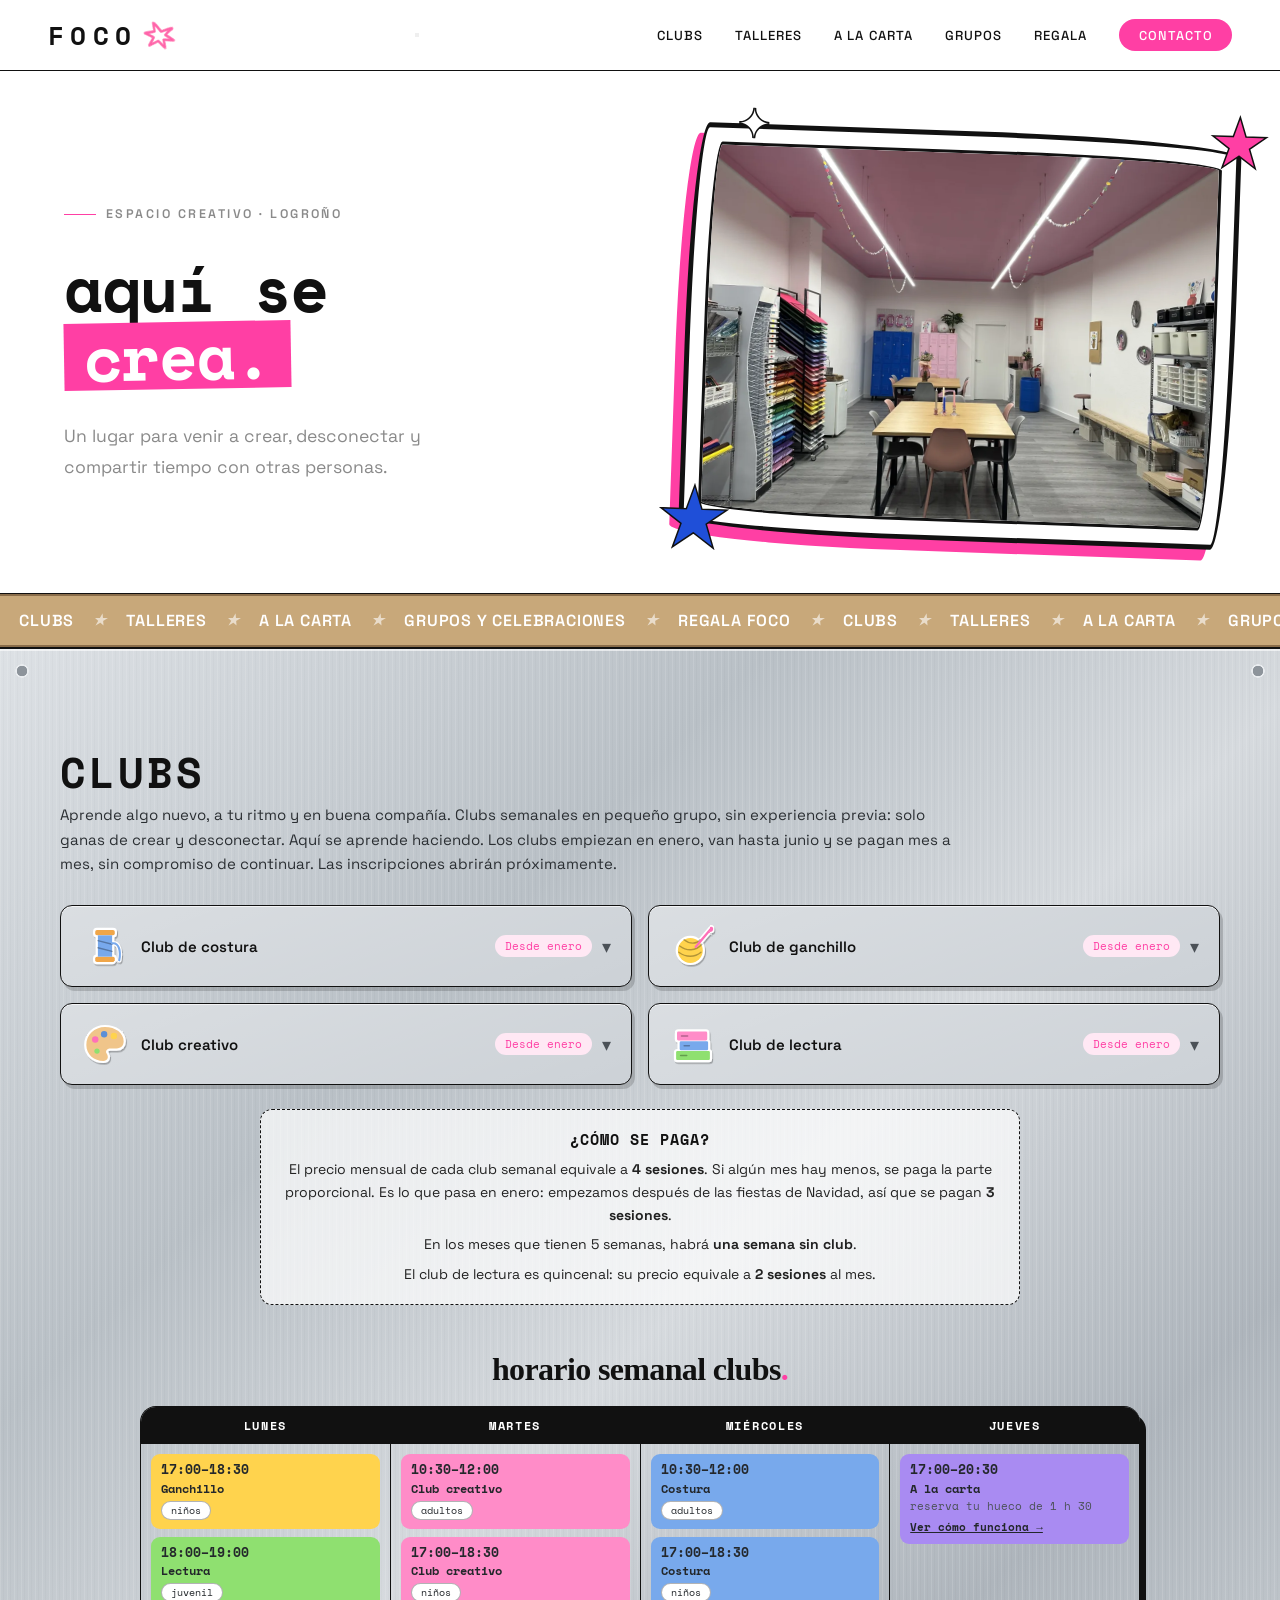
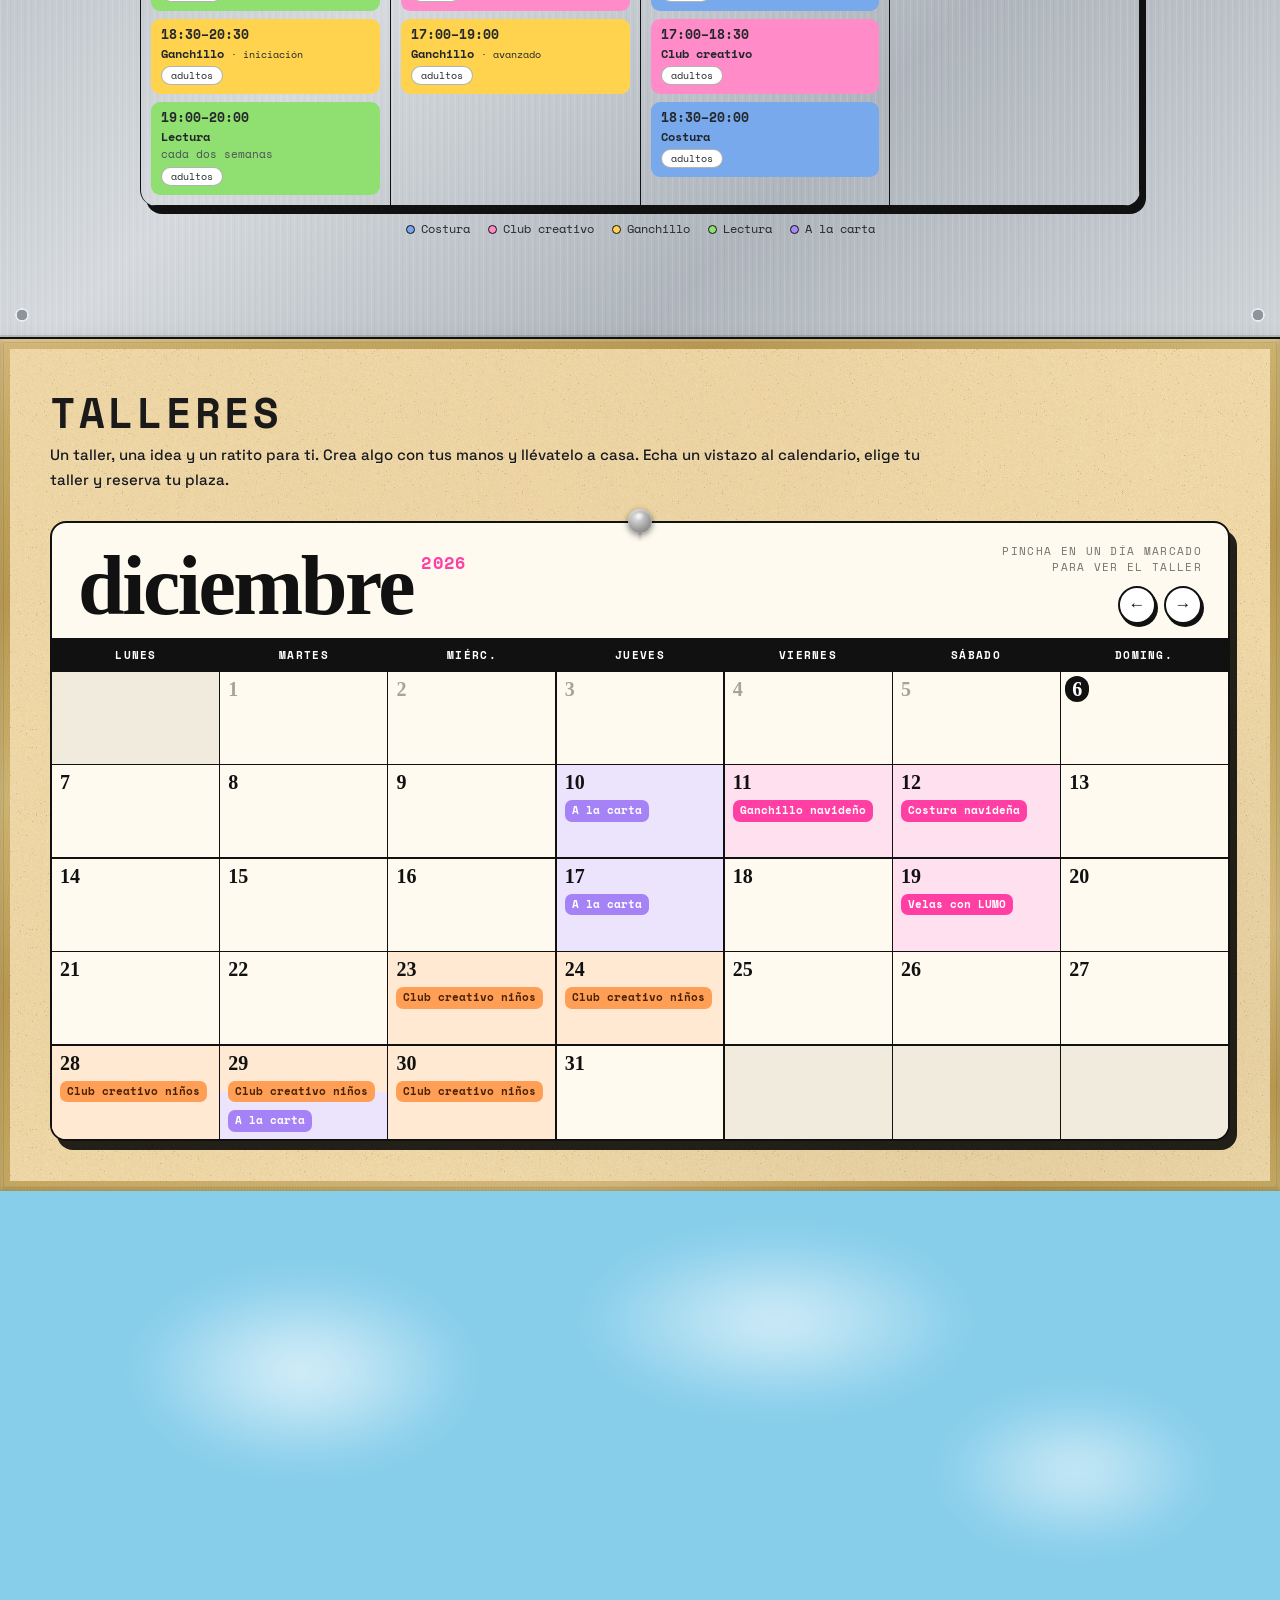
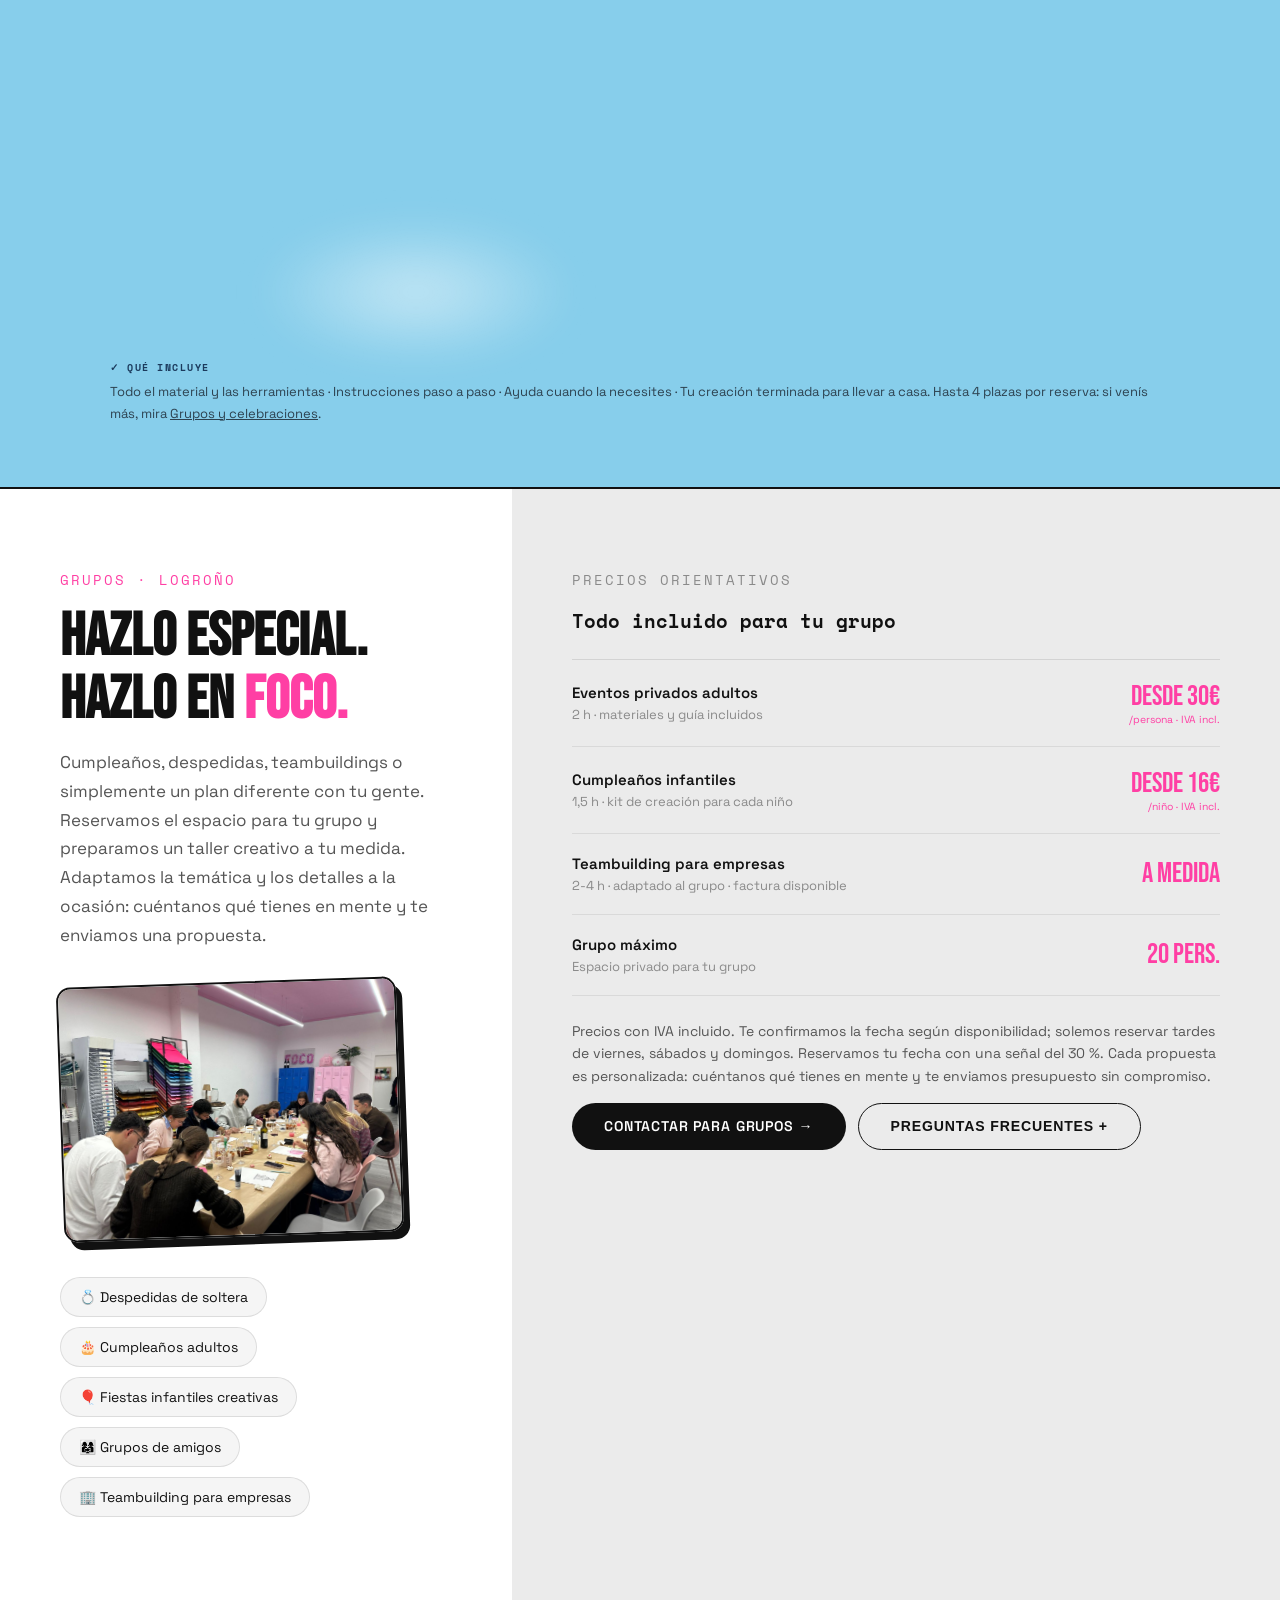
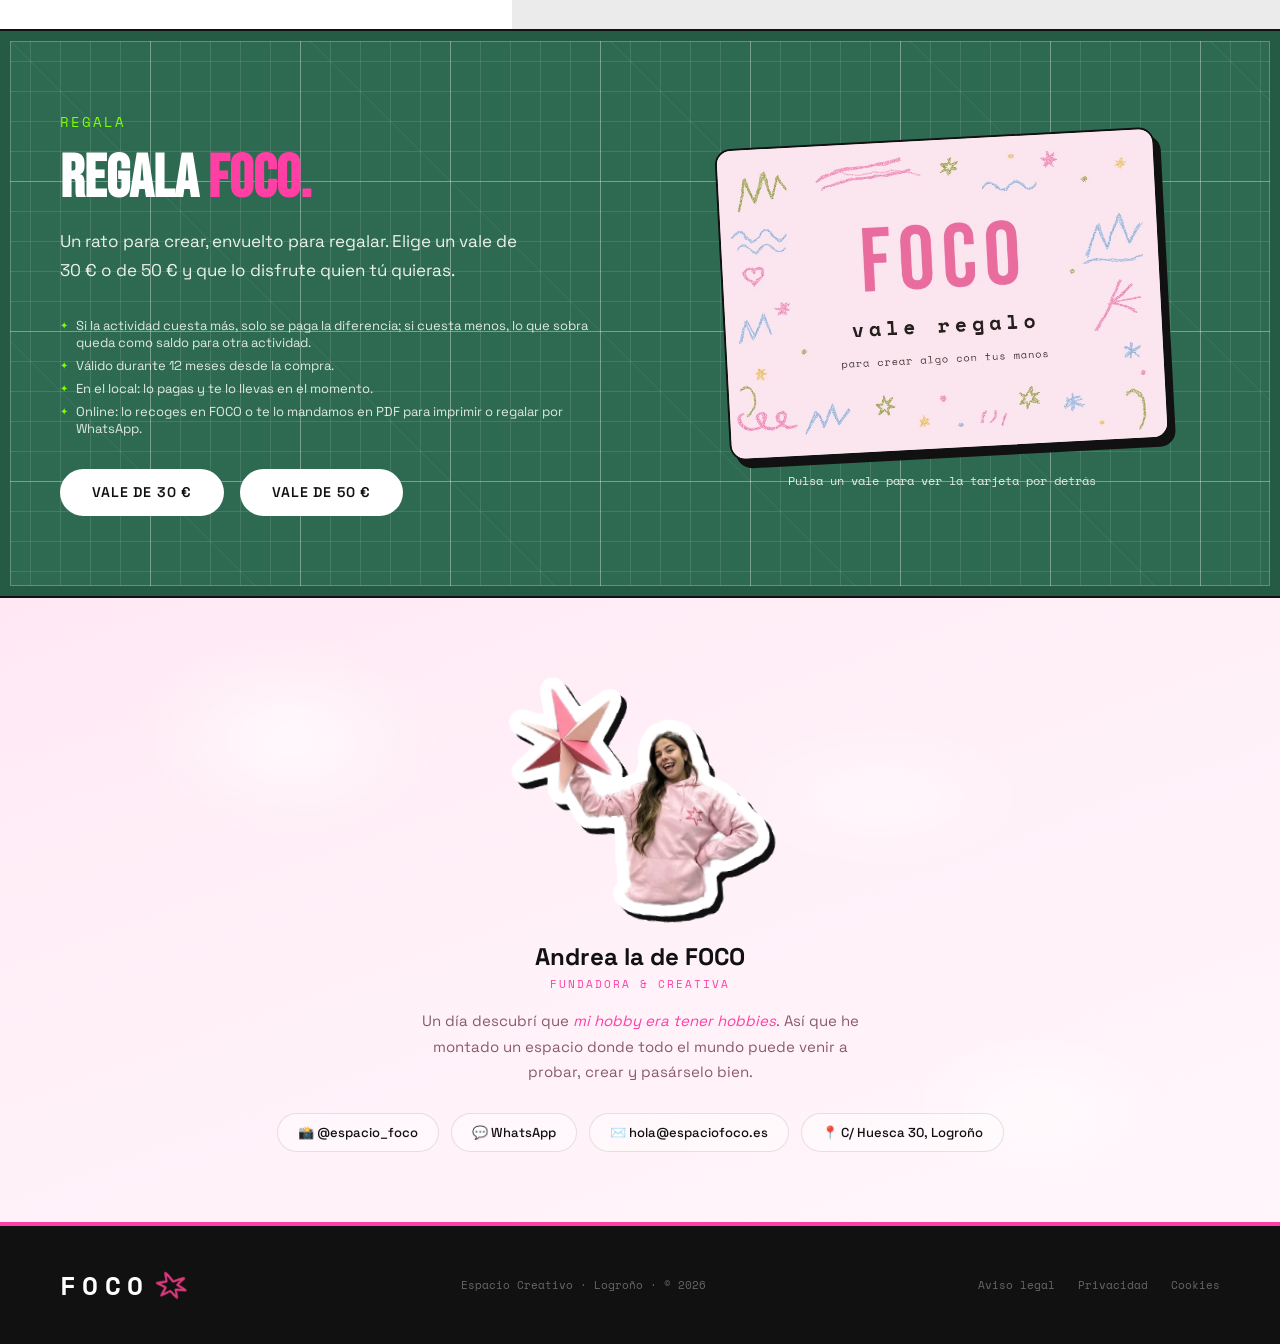
==== commit e15044a5: "Política de cancelación de 48 h en el aviso legal y enlace desde la reserva Co-Authored-By: Claude S" ====
--- a/index.html
+++ b/index.html
@@ -420,6 +420,9 @@
 .modal-desc { font-size:15px; color:#555; line-height:1.7; margin-bottom:24px; }
 .modal-price { font-family:'Bebas Neue',cursive; font-size:40px; color:var(--rosa); margin-bottom:24px; }
 .modal-btn { display:inline-block; padding:14px 32px; background:var(--rosa); color:#fff; font-family:'Space Mono',monospace; font-size:12px; text-transform:uppercase; letter-spacing:1.5px; border:none; border-radius:50px; cursor:pointer; text-decoration:none; transition:background .2s; }
+.modal p.aviso-cancel, .carta-info p.aviso-cancel { font-size:13px; line-height:1.5; margin-top:16px; }
+.carta-info p.aviso-cancel { margin-top:0; }
+.aviso-cancel a { color:inherit; text-decoration:underline; }
 .modal-btn:hover { background:#d45a78; }
 
 /* GRUPOS */
@@ -655,12 +658,12 @@
   </div>
 </nav>
 
-<!-- PUERTAS ABIERTAS (28 nov 2026). Se oculta sola ese día a las 20:00; después se puede borrar este bloque. -->
+<!-- PUERTAS ABIERTAS (5 dic 2026). Se oculta sola ese día a las 20:00; después se puede borrar este bloque. -->
 <div class="puertas" id="puertas">
-  <strong>Puertas abiertas · sábado 28 de noviembre</strong>
+  <strong>Puertas abiertas · sábado 5 de diciembre</strong>
   <span>De 11:00 a 14:00 y de 17:00 a 20:00 · C/ Huesca 30</span>
 </div>
-<script>if (Date.now() >= Date.parse('2026-11-28T20:00:00+01:00')) document.getElementById('puertas').hidden = true;</script>
+<script>if (Date.now() >= Date.parse('2026-12-05T20:00:00+01:00')) document.getElementById('puertas').hidden = true;</script>
 
 <!-- HERO -->
 <section id="hero">
@@ -923,6 +926,7 @@
   <div class="carta-info fade-up">
     <p><b>18 € por persona</b>, IVA incluido. En diciembre, días especiales: jueves 10 y 17 y martes 29. A partir de enero, todos los jueves. Siempre de 17:00 a 20:30. Elige tu hora y reserva tu hueco de 1 h 30 min.</p>
     <p style="flex-basis:100%">Reserva por WhatsApp con unas horas de antelación. Aquí vienes a tu aire, sin taller guiado de principio a fin. ¿Prefieres que te guiemos o celebrar algo? Mira los <a href="#talleres" style="color:inherit;text-decoration:underline">talleres</a> y <a href="#grupos" style="color:inherit;text-decoration:underline">grupos</a>.</p>
+    <p class="aviso-cancel" style="flex-basis:100%">Cancelación con 48 h: devolución o cambio de fecha. <a href="/aviso-legal.html#cancelaciones" target="_blank">Ver condiciones</a></p>
     <div style="display:flex;flex-wrap:wrap;gap:12px">
       <a href="https://wa.me/34614228307?text=Hola%2C%20quiero%20reservar%20un%20hueco%20en%20%22A%20la%20carta%22" target="_blank" rel="noopener" class="btn-black">Reservar mi hueco →</a>
       <button type="button" class="btn-black btn-line" id="cartaFaqBtn" aria-expanded="false" aria-controls="cartaFaqPanel" onclick="toggleCartaFaq()">Preguntas frecuentes +</button>
@@ -1100,6 +1104,7 @@
     <p class="modal-desc" id="modalDesc"></p>
     <div class="modal-price" id="modalPrice"></div>
     <a href="#" class="modal-btn" id="modalBtn">Reservar plaza →</a>
+    <p class="aviso-cancel">Cancelación con 48 h: devolución o cambio de fecha. <a href="/aviso-legal.html#cancelaciones" target="_blank">Ver condiciones</a></p>
   </div>
 </div>
 
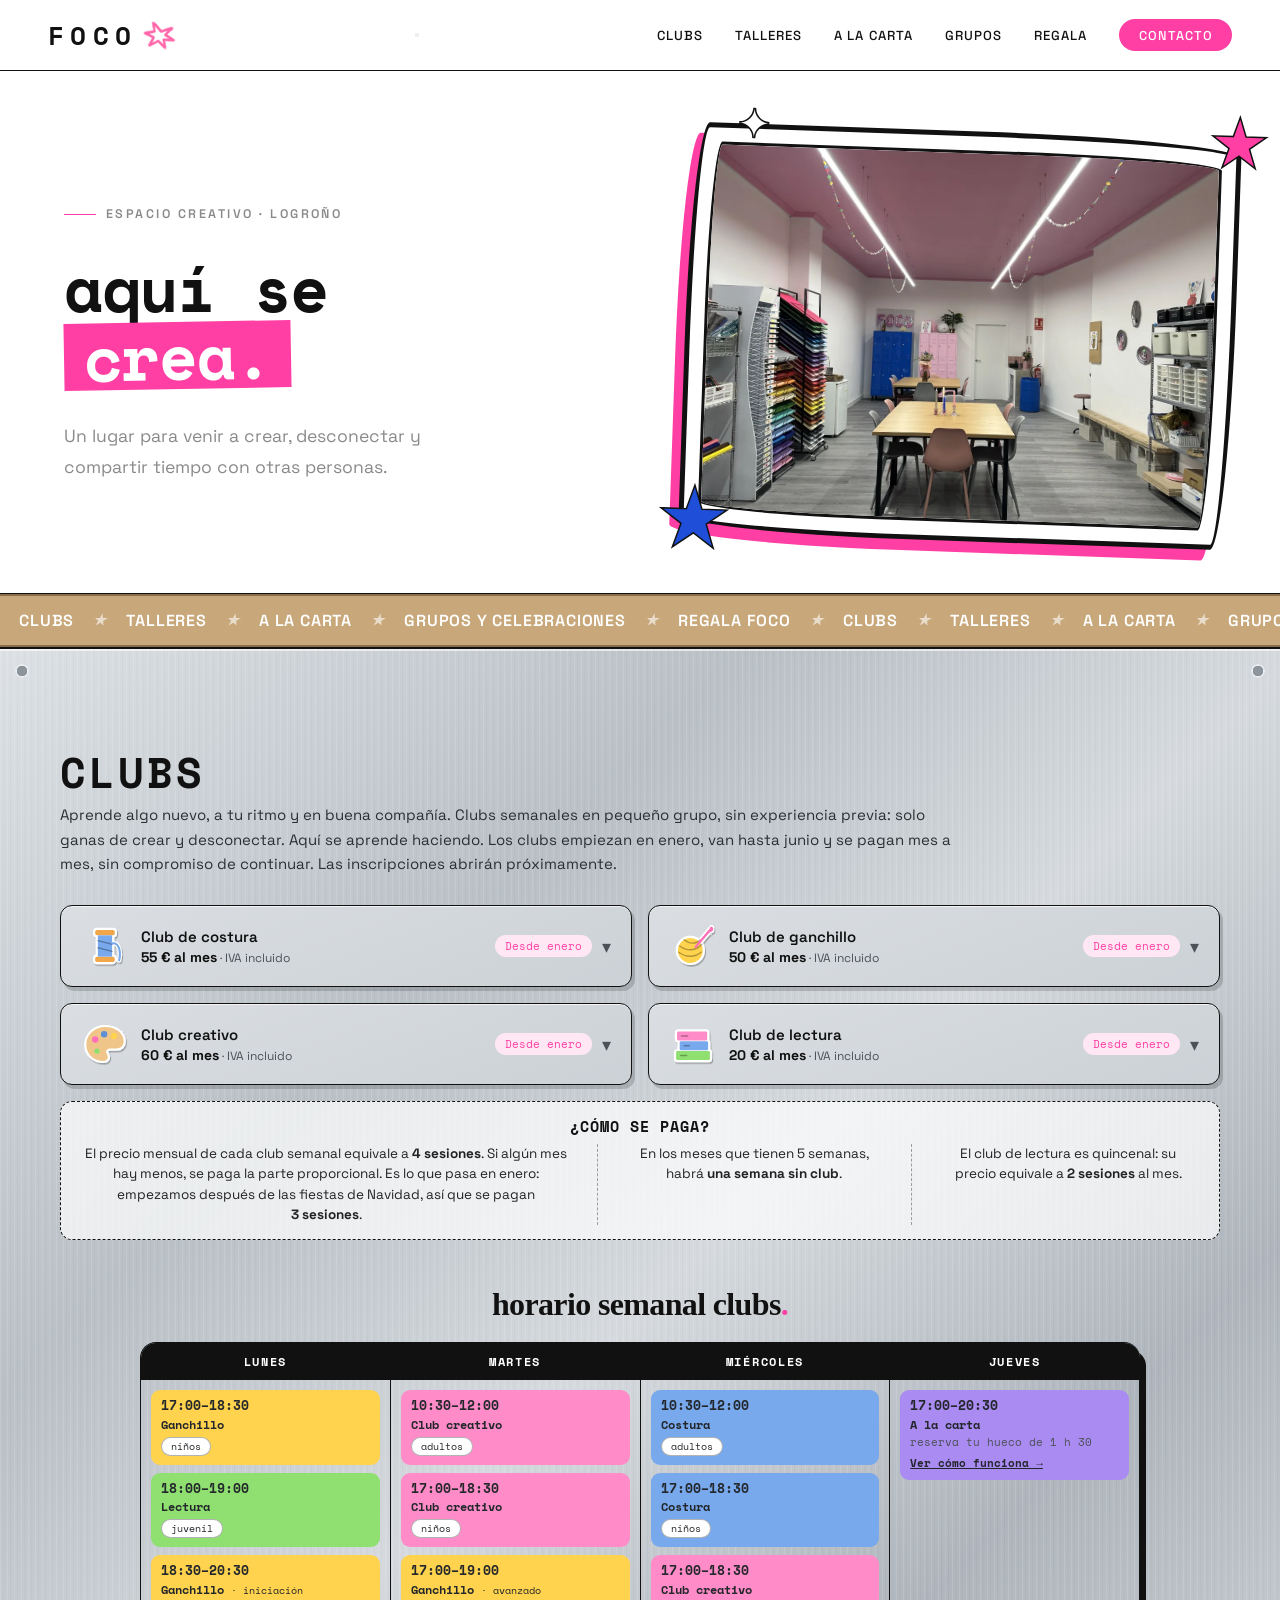
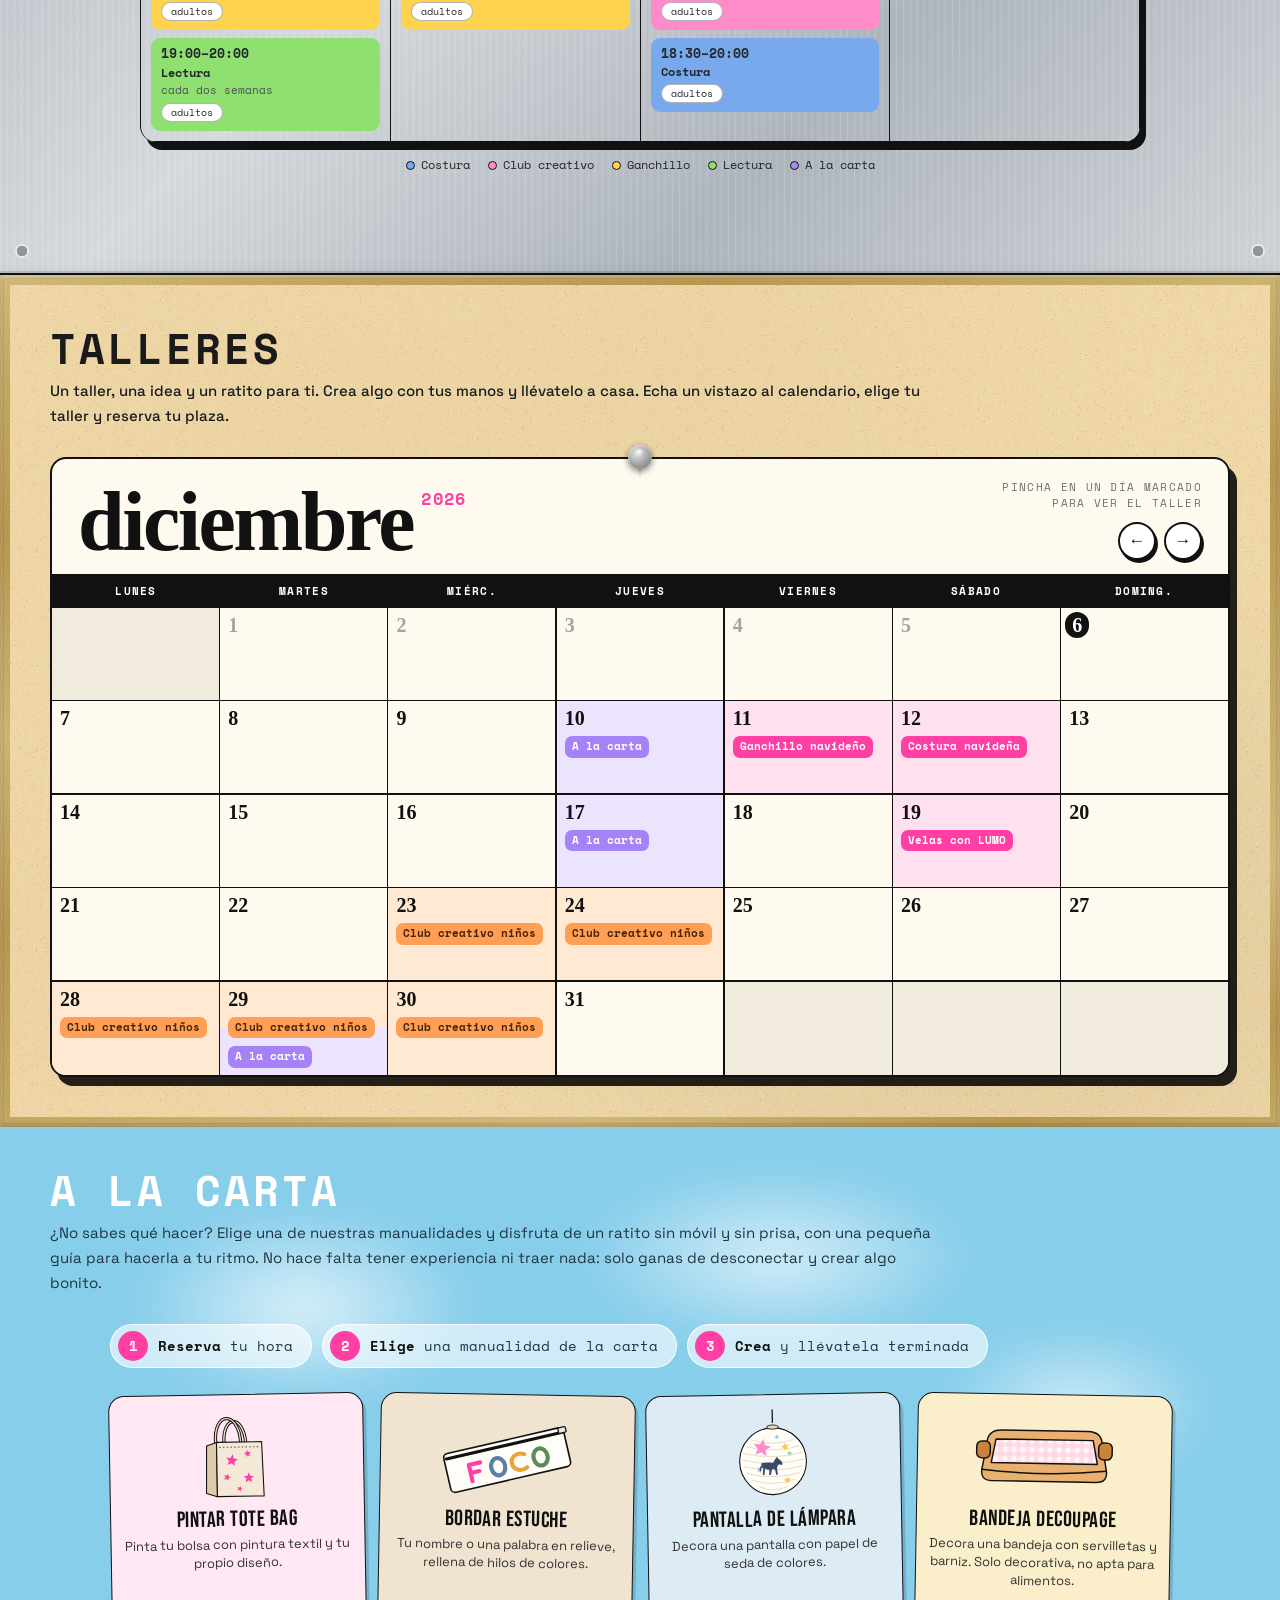
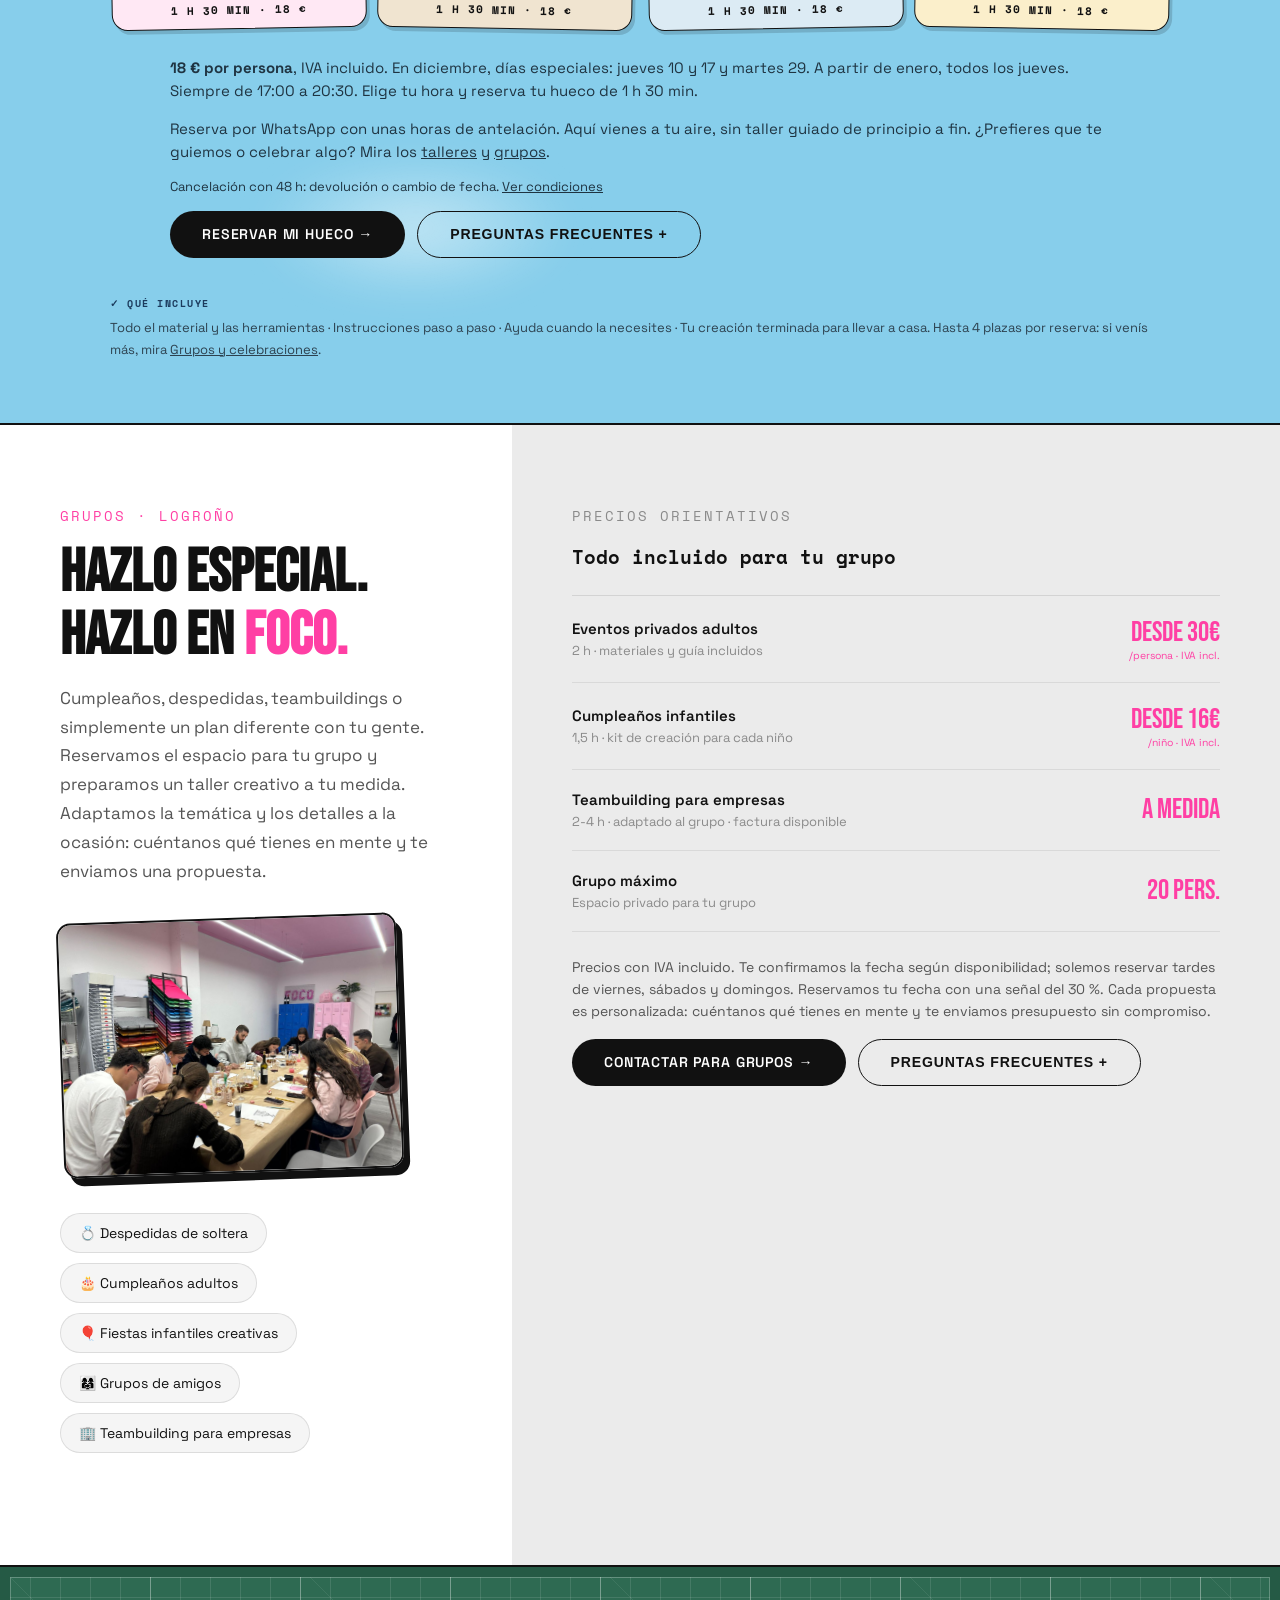
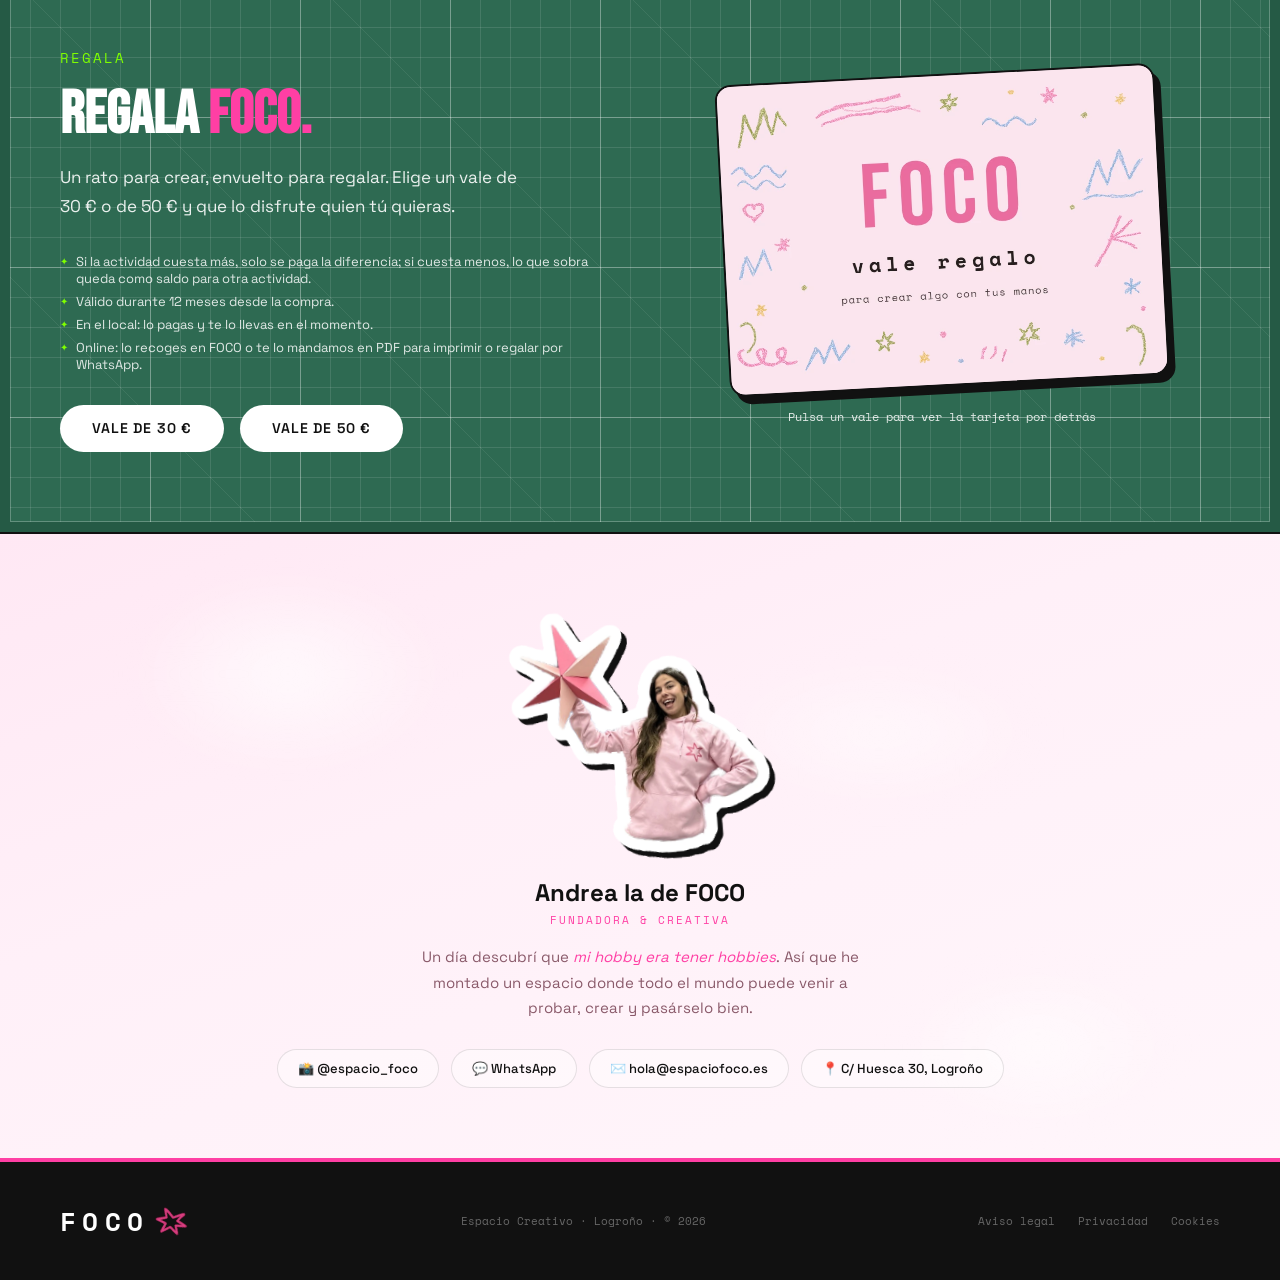
==== commit e17203e9: "Clubs: precio en la portada de cada tarjeta, materiales solo en adultos y bloque de pago apaisado Co" ====
--- a/index.html
+++ b/index.html
@@ -196,6 +196,19 @@
 .curso-emoji svg { width:48px; height:48px; display:block; overflow:visible; }
 .curso-nombre { font-size:15px; font-weight:600; color:var(--black); }
 .curso-precio { font-size:13px; color:var(--grey-mid); margin-top:2px; }
+.cursos .curso-precio b { color:#111; font-size:14px; }
+.curso-precio span { display:inline-block; font-size:12px; }
+.curso-precio span::before { content:'· '; }
+.curso-badge { white-space:nowrap; }
+@media (max-width:560px) {
+  .curso-row { padding:.9rem .8rem; }
+  .curso-row-left { gap:9px; }
+  .curso-row-right { gap:6px; }
+  .curso-emoji, .curso-emoji svg { width:40px; height:40px; }
+  .curso-badge { font-size:10px; padding:3px 7px; }
+  .curso-precio span { display:block; }
+  .curso-precio span::before { content:none; }
+}
 .curso-row-right { display:flex; align-items:center; gap:10px; }
 .curso-badge { font-size:11px; padding:3px 10px; border-radius:99px; background:var(--pink-pale); color:var(--pink); font-family:'Space Mono',monospace; }
 .curso-chevron { font-size:18px; color:var(--grey-mid); transition:transform .2s; display:inline-block; }
@@ -222,10 +235,15 @@
 
 /* HORARIO SEMANAL */
 .horario-wrap { margin-top:48px; }
-.clubs-pago { max-width:760px; margin:1.5rem auto 2.5rem; padding:1.1rem 1.4rem; background:rgba(255,255,255,.7); border:1.5px dashed var(--black); border-radius:12px; text-align:center; position:relative; z-index:1; }
-.clubs-pago h3 { font-family:'Space Mono',monospace; font-size:15px; text-transform:uppercase; letter-spacing:1px; margin-bottom:.5rem; color:var(--black); }
-.clubs-pago p { font-family:'Space Grotesk',sans-serif; font-size:14px; line-height:1.65; color:#222; }
-.clubs-pago p + p { margin-top:.4rem; }
+.clubs-pago { margin:16px 0 2.5rem; padding:.8rem 1.4rem .9rem; display:grid; grid-template-columns:1.7fr 1fr 1fr; column-gap:28px; background:rgba(255,255,255,.7); border:1.5px dashed var(--black); border-radius:12px; text-align:center; position:relative; z-index:1; }
+.clubs-pago h3 { font-family:'Space Mono',monospace; font-size:15px; text-transform:uppercase; letter-spacing:1px; margin-bottom:.45rem; color:var(--black); grid-column:1 / -1; }
+.clubs-pago p { font-family:'Space Grotesk',sans-serif; font-size:13.5px; line-height:1.5; color:#222; }
+.clubs-pago p + p { border-left:1px dashed rgba(0,0,0,.35); padding-left:28px; }
+@media (max-width:820px) {
+  .clubs-pago { grid-template-columns:1fr; padding:.8rem 1rem; }
+  .clubs-pago p { font-size:13px; line-height:1.45; }
+  .clubs-pago p + p { border-left:0; padding-left:0; margin-top:.35rem; }
+}
 .horario-titulo { font-family:Georgia,'Times New Roman',serif; font-weight:700; font-size:clamp(20px,3.6vw,32px); line-height:1.05; letter-spacing:-.02em; color:var(--black); text-align:center; margin-bottom:20px; }
 .horario-titulo em { font-style:normal; color:var(--pink); }
 .horario-caja { max-width:1000px; margin:0 auto; }
@@ -702,6 +720,7 @@
           <div class="curso-emoji"><svg viewBox="-3 -3 54 54" aria-hidden="true" focusable="false"><g filter="url(#corte)"><g style="--fa:#fff;--fb:#fff;--fc:#fff;--fd:#fff;--fe:#fff;--sa:#fff;--sk:none;--sw:5;--st:#fff;--swt:5;--sh:#fff;--swh:6.4"><use href="#ic-costura" width="48" height="48"/></g><g style="--fa:#78a9ec;--fb:#f0a64a;--fc:none;--sk:rgba(0,0,0,.3);--st:#78a9ec;--swt:2.4;--sh:none;--swh:0;--sa:none;--sw:0"><use href="#ic-costura" width="48" height="48"/></g></g></svg></div>
           <div>
             <div class="curso-nombre">Club de costura</div>
+            <div class="curso-precio"><b>55 € al mes</b> <span>IVA incluido</span></div>
           </div>
         </div>
         <div class="curso-row-right">
@@ -712,12 +731,11 @@
       <div class="curso-detalle" id="detail-costura">
         <p class="curso-detalle-desc">Aprende a coser desde cero, a tu ritmo y acompañada por Mari Jose, la profesora del club. Aquí se viene a disfrutar: desde lo más básico hasta proyectos que elegiremos entre todas. Hay grupos para adultos y para niños y niñas, con proyectos adaptados a cada edad.</p>
         <ul class="curso-detalle-lista">
-          <li><b>55 € al mes</b> · IVA incluido</li>
           <li>1 día a la semana, mismo día y hora (1 h 30)</li>
           <li>Grupo reducido: máximo 6 personas</li>
           <li>Sin experiencia previa</li>
           <li>Cada persona trae su máquina de coser</li>
-          <li>Niños y niñas: material básico incluido. Adultos: materiales aparte</li>
+          <li>Adultos: materiales aparte</li>
           <li>Se abre grupo a partir de 4 personas</li>
           <li>De enero a junio, con pago mes a mes</li>
         </ul>
@@ -732,6 +750,7 @@
           <div class="curso-emoji"><svg viewBox="-3 -3 54 54" aria-hidden="true" focusable="false"><g filter="url(#corte)"><g style="--fa:#fff;--fb:#fff;--fc:#fff;--fd:#fff;--fe:#fff;--sa:#fff;--sk:none;--sw:5;--st:#fff;--swt:5;--sh:#fff;--swh:6.4"><use href="#ic-paleta" width="48" height="48"/></g><g style="--fa:#f0c58a;--fb:#ff6fb8;--fc:#5b8fd6;--fd:#ffd34d;--fe:#8fe070;--sk:none;--st:none;--swt:0;--sh:none;--swh:0;--sa:none;--sw:0"><use href="#ic-paleta" width="48" height="48"/></g></g></svg></div>
           <div>
             <div class="curso-nombre">Club creativo</div>
+            <div class="curso-precio"><b>60 € al mes</b> <span>IVA incluido</span></div>
           </div>
         </div>
         <div class="curso-row-right">
@@ -742,7 +761,6 @@
       <div class="curso-detalle" id="detail-creativo">
         <p class="curso-detalle-desc">Es como apuntarte al gimnasio, pero para tu creatividad: un rato fijo cada semana para probar materiales y técnicas distintas. Cada sesión, una propuesta nueva: decoupage, arcilla, abalorios, pintura… Vienes, creas y te llevas a casa lo que has hecho. Hay grupos para adultos y para niños y niñas.</p>
         <ul class="curso-detalle-lista">
-          <li><b>60 € al mes</b> · IVA incluido</li>
           <li>1 día a la semana, mismo día y hora (1 h 30)</li>
           <li>Sin experiencia previa</li>
           <li>Materiales incluidos</li>
@@ -764,6 +782,7 @@
           <div class="curso-emoji"><svg viewBox="-3 -3 54 54" aria-hidden="true" focusable="false"><g filter="url(#corte)"><g style="--fa:#fff;--fb:#fff;--fc:#fff;--fd:#fff;--fe:#fff;--sa:#fff;--sk:none;--sw:5;--st:#fff;--swt:5;--sh:#fff;--swh:6.4"><use href="#ic-ganchillo" width="48" height="48"/></g><g style="--fa:#ffd34d;--fb:none;--sk:rgba(0,0,0,.3);--st:none;--swt:0;--sh:#ff6fb8;--swh:2.6;--sa:none;--sw:0"><use href="#ic-ganchillo" width="48" height="48"/></g></g></svg></div>
           <div>
             <div class="curso-nombre">Club de ganchillo</div>
+            <div class="curso-precio"><b>50 € al mes</b> <span>IVA incluido</span></div>
           </div>
         </div>
         <div class="curso-row-right">
@@ -780,8 +799,8 @@
           <li>De enero a junio, con pago mes a mes</li>
         </ul>
         <ul class="curso-detalle-lista">
-          <li><b>Adultos:</b> 50 € al mes (IVA incluido). Sesiones de 2 h, en dos grupos: iniciación (sin experiencia previa) y avanzado. Materiales aparte.</li>
-          <li><b>Niños y niñas:</b> 50 € al mes (IVA incluido). Sesiones de 1 h 30, un grupo, sin experiencia previa. Material básico incluido.</li>
+          <li><b>Adultos:</b> sesiones de 2 h, en dos grupos: iniciación (sin experiencia previa) y avanzado. Materiales aparte.</li>
+          <li><b>Niños y niñas:</b> sesiones de 1 h 30, un grupo, sin experiencia previa.</li>
         </ul>
         <p class="curso-detalle-desc curso-nota"><b>Empezamos en enero.</b> Las inscripciones abrirán próximamente.</p>
       </div>
@@ -793,6 +812,7 @@
           <div class="curso-emoji"><svg viewBox="-3 -3 54 54" aria-hidden="true" focusable="false"><g filter="url(#corte)"><g style="--fa:#fff;--fb:#fff;--fc:#fff;--fd:#fff;--fe:#fff;--sa:#fff;--sk:none;--sw:5;--st:#fff;--swt:5;--sh:#fff;--swh:6.4"><use href="#ic-libros" width="48" height="48"/></g><g style="--fa:#8fe070;--fb:#78a9ec;--fc:#ff8cc8;--sk:rgba(0,0,0,.3);--st:none;--swt:0;--sh:none;--swh:0;--sa:none;--sw:0"><use href="#ic-libros" width="48" height="48"/></g></g></svg></div>
           <div>
             <div class="curso-nombre">Club de lectura</div>
+            <div class="curso-precio"><b>20 € al mes</b> <span>IVA incluido</span></div>
           </div>
         </div>
         <div class="curso-row-right">
@@ -803,7 +823,6 @@
       <div class="curso-detalle" id="detail-lectura">
         <p class="curso-detalle-desc">Un espacio para leer, compartir y conversar sobre libros con calma y en buena compañía. Dirigido por Raquel Villar, escritora y presidenta de la asociación de escritores. Hay dos grupos: uno para adultos y otro para jóvenes a partir de 12 años.</p>
         <ul class="curso-detalle-lista">
-          <li><b>20 € al mes</b> · IVA incluido</li>
           <li>Quincenal: 1 hora cada 15 días, mismo día y hora</li>
           <li>Se abre grupo a partir de 6 personas</li>
           <li>Grupo máximo: 15 personas</li>
@@ -822,7 +841,7 @@
   <!-- Cómo se paga -->
   <div class="clubs-pago fade-up">
     <h3>¿Cómo se paga?</h3>
-    <p>El precio mensual de cada club semanal equivale a <b>4 sesiones</b>. Si algún mes hay menos, se paga la parte proporcional. Es lo que pasa en enero: empezamos después de las fiestas de Navidad, así que se pagan <b>3 sesiones</b>.</p>
+    <p>El precio mensual de cada club semanal equivale a <b>4 sesiones</b>. Si algún mes hay menos, se paga la parte proporcional. Es lo que pasa en enero: empezamos después de las fiestas de Navidad, así que se pagan <b>3&nbsp;sesiones</b>.</p>
     <p>En los meses que tienen 5 semanas, habrá <b>una semana sin club</b>.</p>
     <p>El club de lectura es quincenal: su precio equivale a <b>2 sesiones</b> al mes.</p>
   </div>
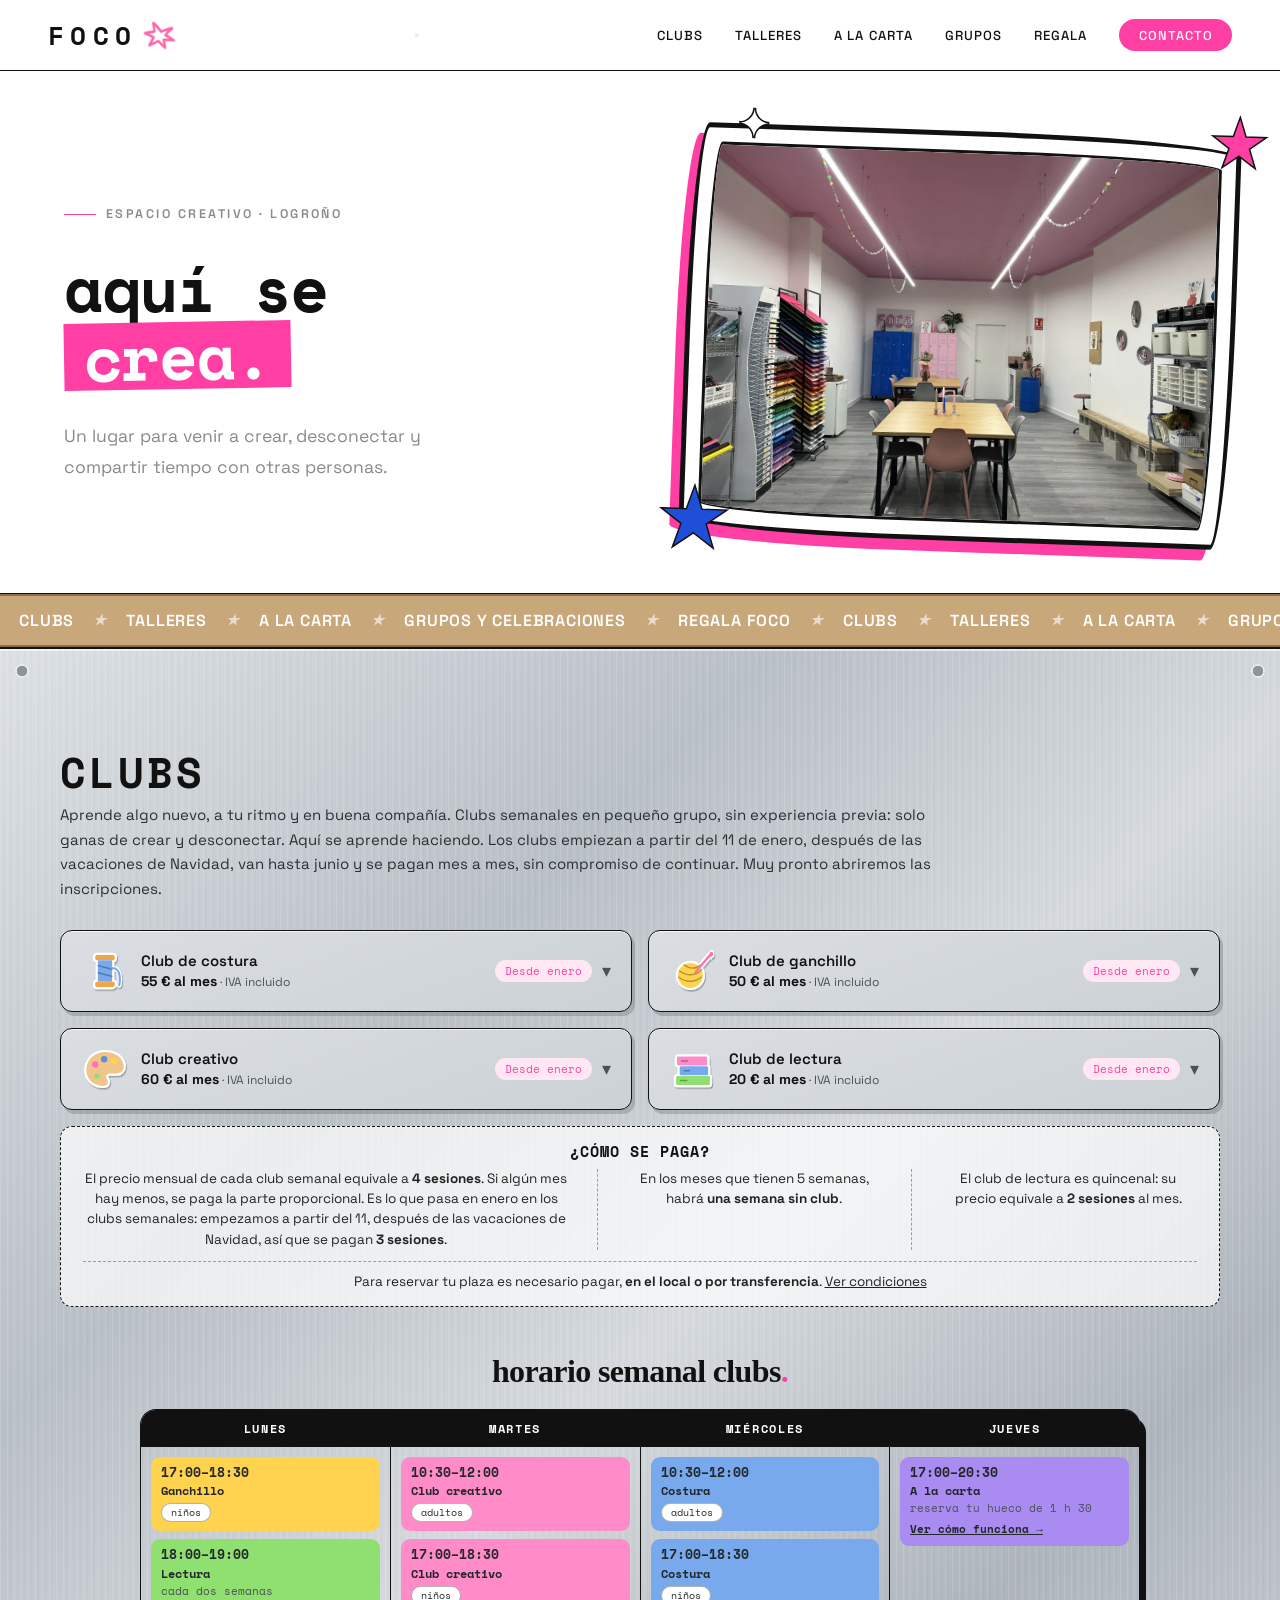
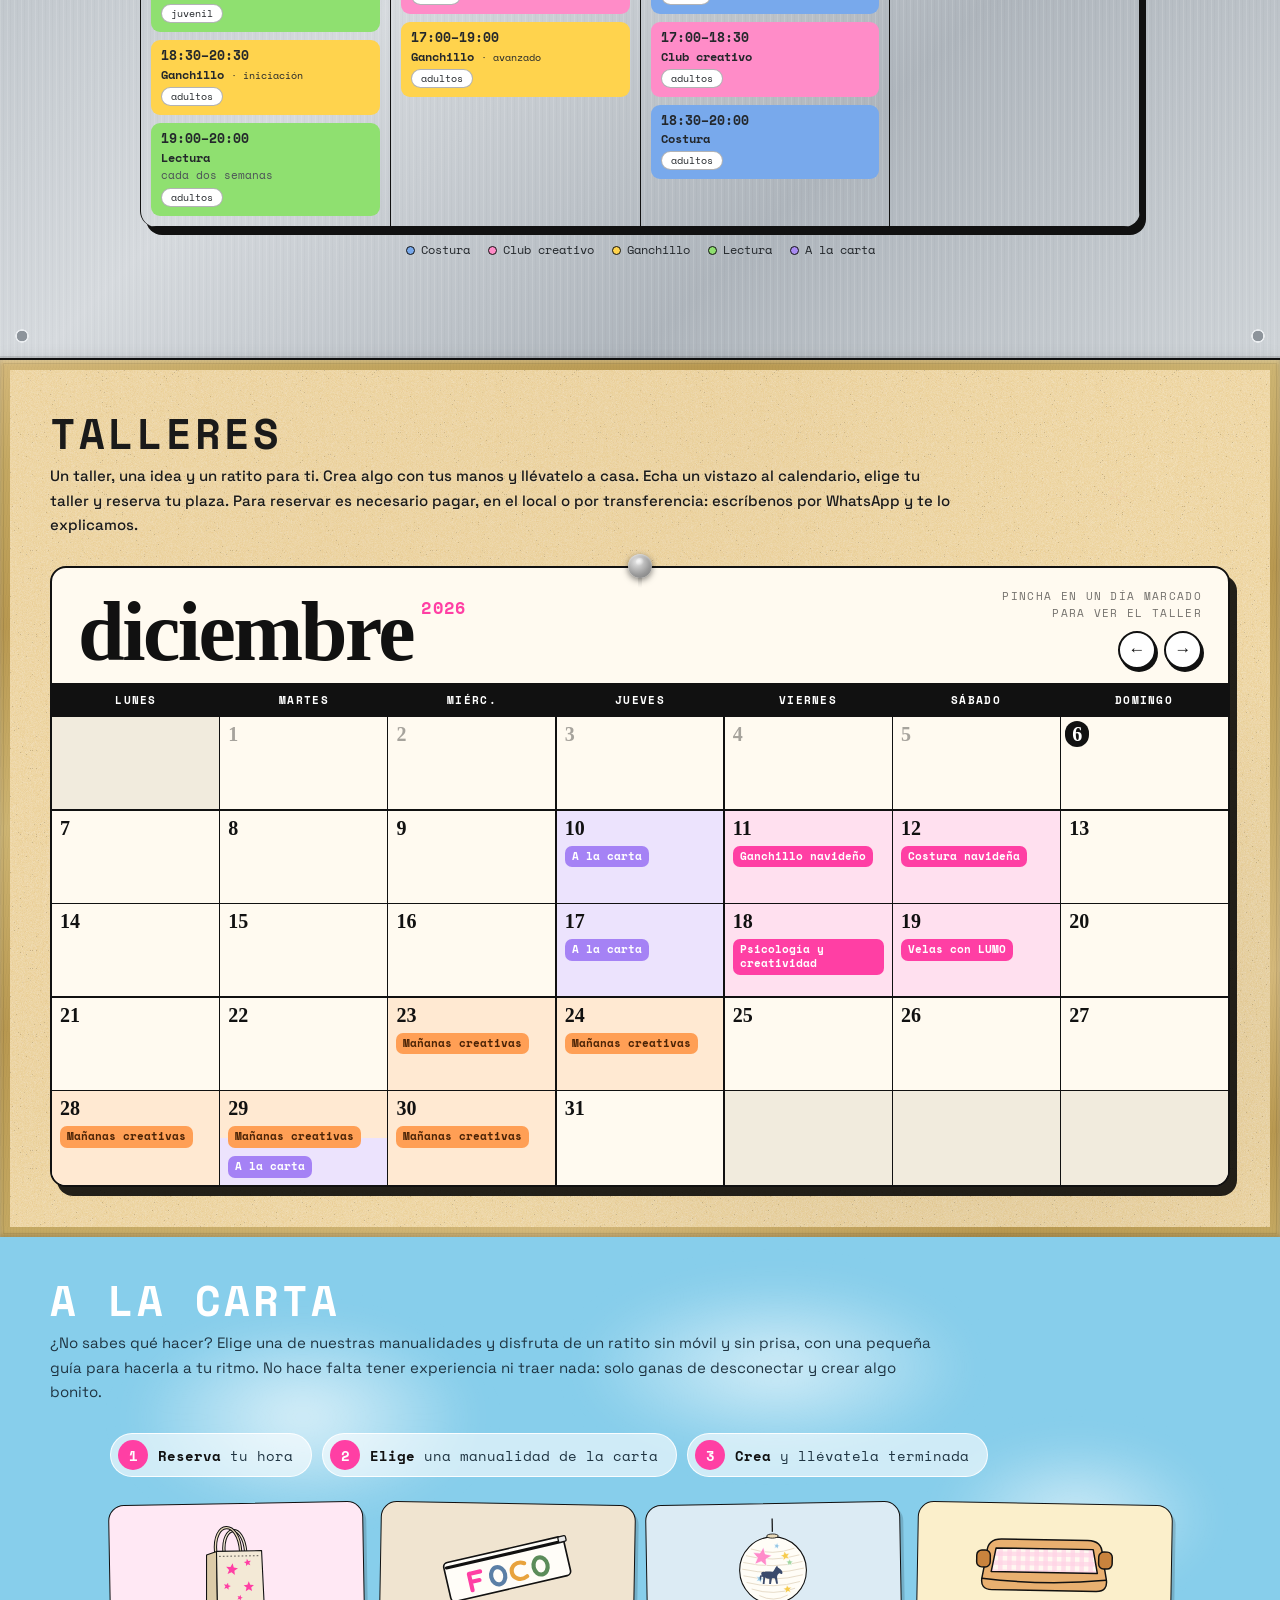
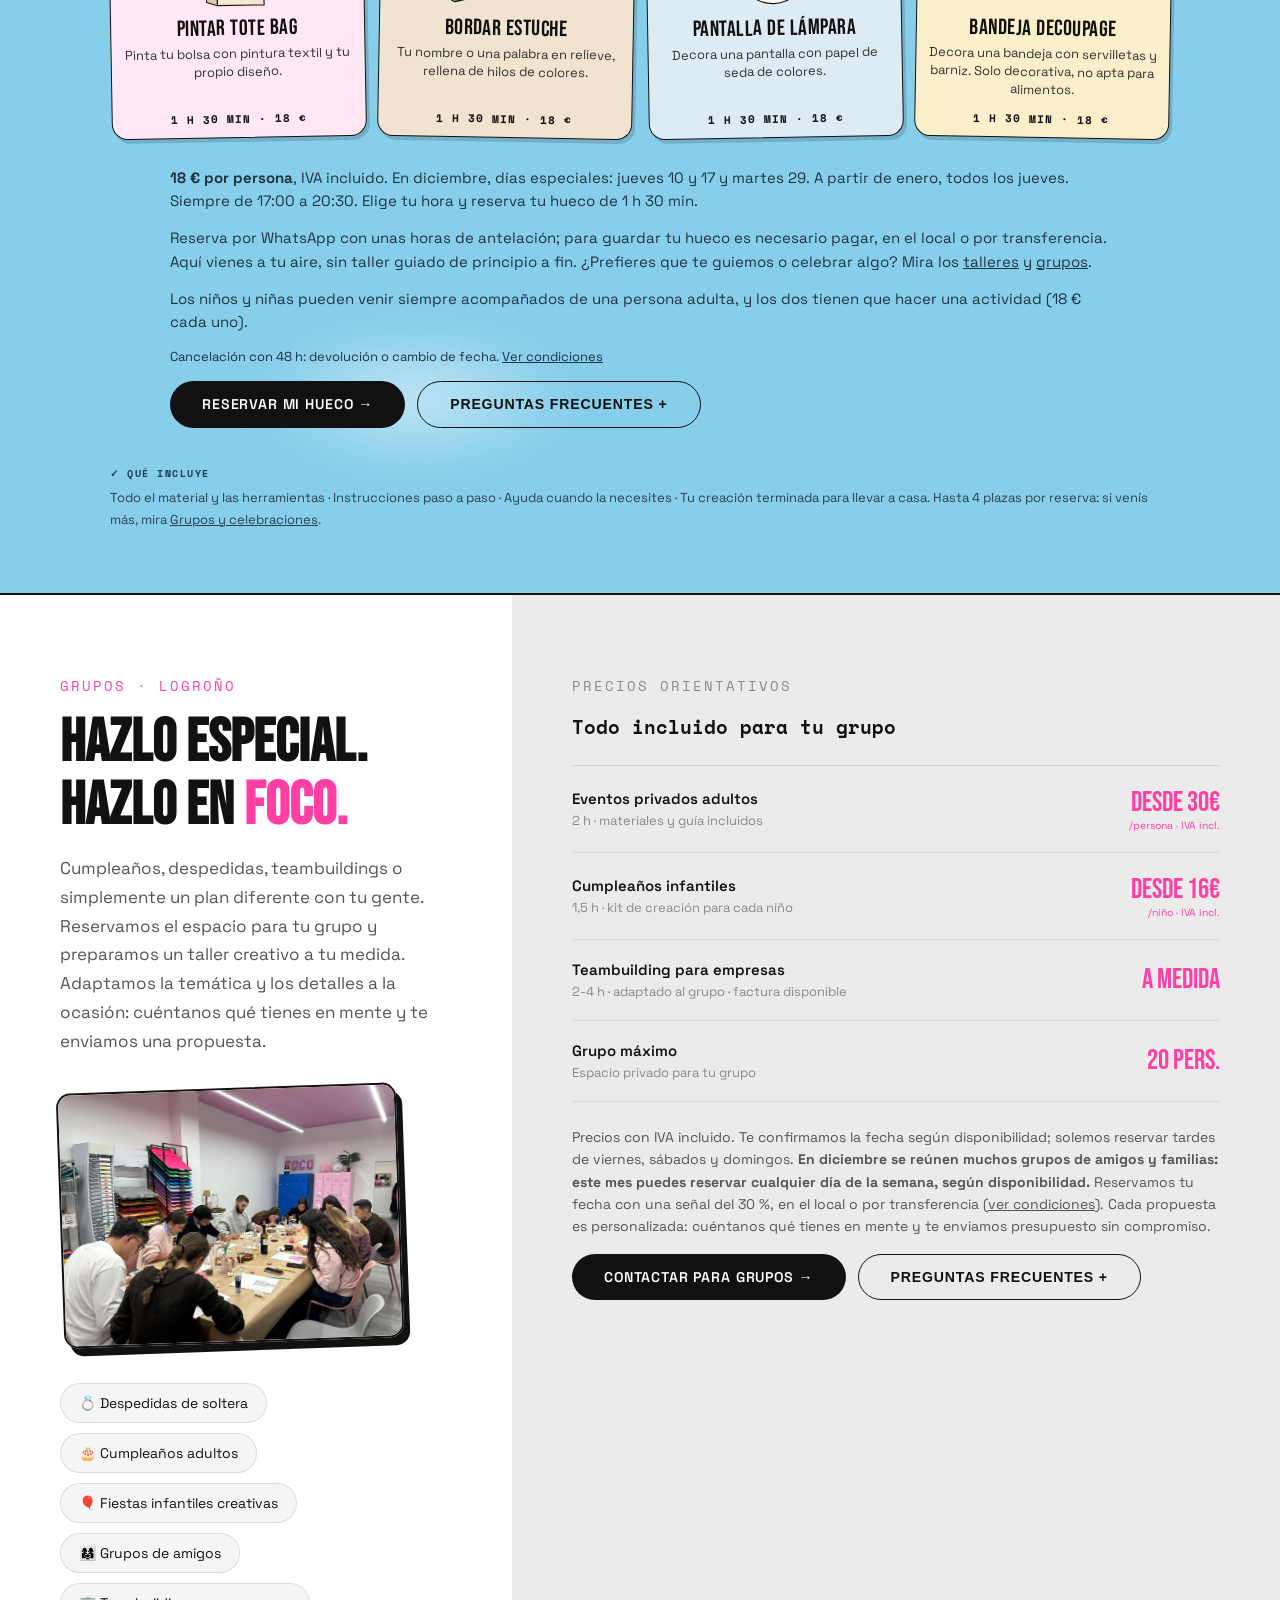
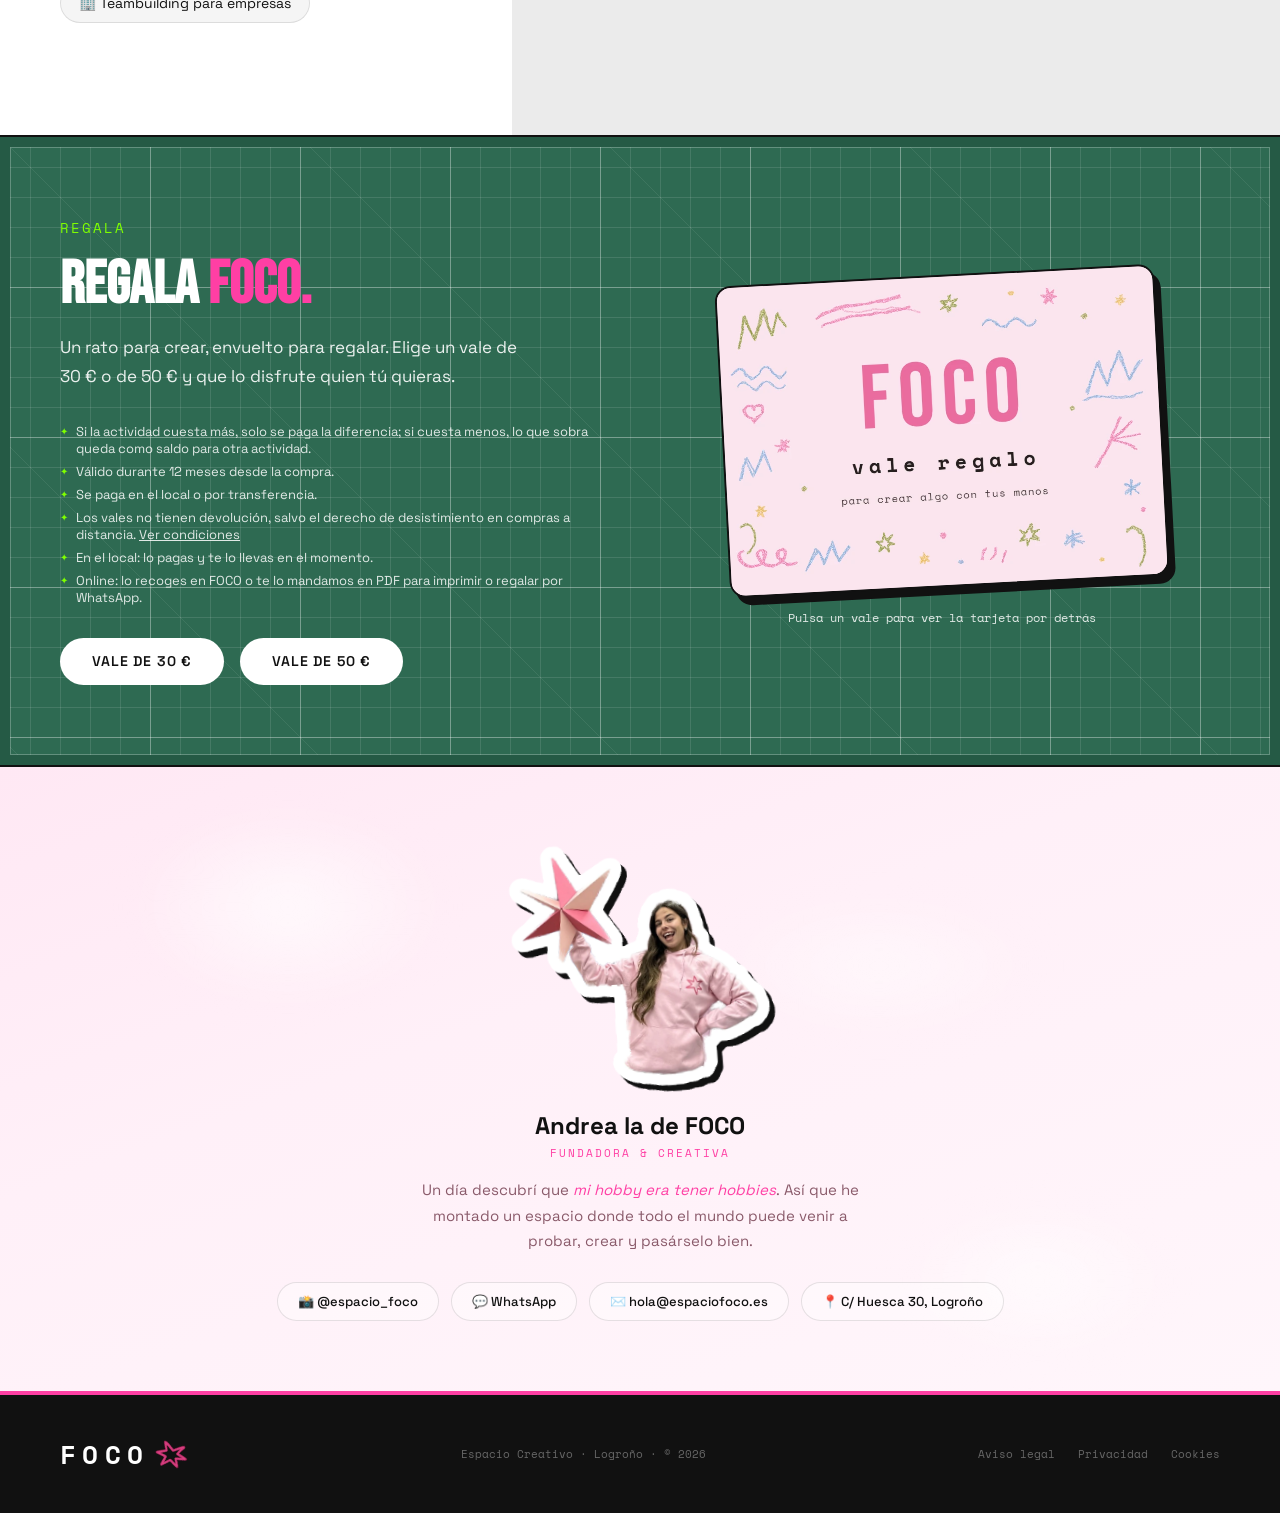
==== commit 2ca64073: "Talleres de diciembre, pagos, cancelaciones y ajustes de textos Co-Authored-By: Claude Sonnet 5.5 <n" ====
--- a/index.html
+++ b/index.html
@@ -2,7 +2,6 @@
 <html lang="es">
 <head>
 <meta charset="UTF-8">
-<meta name="robots" content="noindex, nofollow"><!-- QUITAR el día que se publique la web -->
 <meta name="viewport" content="width=device-width, initial-scale=1.0">
 <title>FOCO — Espacio Creativo · Logroño</title>
 <meta name="description" content="FOCO es un espacio creativo en Logroño: clubs semanales de costura, creatividad, ganchillo y lectura, talleres, manualidades a la carta, celebraciones con tu grupo y vales regalo.">
@@ -239,6 +238,8 @@
 .clubs-pago h3 { font-family:'Space Mono',monospace; font-size:15px; text-transform:uppercase; letter-spacing:1px; margin-bottom:.45rem; color:var(--black); grid-column:1 / -1; }
 .clubs-pago p { font-family:'Space Grotesk',sans-serif; font-size:13.5px; line-height:1.5; color:#222; }
 .clubs-pago p + p { border-left:1px dashed rgba(0,0,0,.35); padding-left:28px; }
+.clubs-pago p.pago-forma { grid-column:1 / -1; border-left:0; padding:.6rem 0 0; margin-top:.7rem; border-top:1px dashed rgba(0,0,0,.35); }
+.clubs-pago a { color:inherit; text-decoration:underline; }
 @media (max-width:820px) {
   .clubs-pago { grid-template-columns:1fr; padding:.8rem 1rem; }
   .clubs-pago p { font-size:13px; line-height:1.45; }
@@ -709,7 +710,7 @@
 <!-- CURSOS -->
 <section class="cursos" id="cursos">
   <h2 class="section-label fade-up">Clubs</h2>
-  <p class="section-subtitle fade-up">Aprende algo nuevo, a tu ritmo y en buena compañía. Clubs semanales en pequeño grupo, sin experiencia previa: solo ganas de crear y desconectar. Aquí se aprende haciendo. Los clubs empiezan en enero, van hasta junio y se pagan mes a mes, sin compromiso de continuar. Las inscripciones abrirán próximamente.</p>
+  <p class="section-subtitle fade-up">Aprende algo nuevo, a tu ritmo y en buena compañía. Clubs semanales en pequeño grupo, sin experiencia previa: solo ganas de crear y desconectar. Aquí se aprende haciendo. Los clubs empiezan a partir del 11 de enero, después de las vacaciones de Navidad, van hasta junio y se pagan mes a mes, sin compromiso de continuar. Muy pronto abriremos las inscripciones.</p>
 
   <div class="cursos-lista fade-up">
     <div class="cursos-col">
@@ -739,8 +740,8 @@
           <li>Se abre grupo a partir de 4 personas</li>
           <li>De enero a junio, con pago mes a mes</li>
         </ul>
-        <p class="curso-detalle-desc"><b>Niños y niñas:</b> si no tenéis máquina, podéis probar una clase con una de las nuestras antes de decidiros a comprar una (bajo disponibilidad).</p>
-        <p class="curso-detalle-desc curso-nota"><b>Empezamos en enero.</b> Las inscripciones abrirán próximamente.</p>
+        <p class="curso-detalle-desc"><b>Niños y niñas:</b> si aún no tenéis máquina, en la primera clase del mes podéis usar una nuestra (según disponibilidad).</p>
+        <p class="curso-detalle-desc curso-nota"><b>Empezamos a partir del 11 de enero.</b> Muy pronto abriremos las inscripciones.</p>
       </div>
     </div>
 
@@ -771,7 +772,7 @@
           <li><b>Adultos:</b> grupo reducido, máximo 10 personas. Un momento para ti: para crear, desconectar y compartir tiempo con otras personas.</li>
           <li><b>Niños y niñas:</b> grupo reducido, máximo 8. Acompañados por Andrea, maestra de educación primaria y pedagogía terapéutica.</li>
         </ul>
-        <p class="curso-detalle-desc curso-nota"><b>Empezamos en enero.</b> Las inscripciones abrirán próximamente.</p>
+        <p class="curso-detalle-desc curso-nota"><b>Empezamos a partir del 11 de enero.</b> Muy pronto abriremos las inscripciones.</p>
       </div>
     </div>
     </div>
@@ -802,7 +803,7 @@
           <li><b>Adultos:</b> sesiones de 2 h, en dos grupos: iniciación (sin experiencia previa) y avanzado. Materiales aparte.</li>
           <li><b>Niños y niñas:</b> sesiones de 1 h 30, un grupo, sin experiencia previa.</li>
         </ul>
-        <p class="curso-detalle-desc curso-nota"><b>Empezamos en enero.</b> Las inscripciones abrirán próximamente.</p>
+        <p class="curso-detalle-desc curso-nota"><b>Empezamos a partir del 11 de enero.</b> Muy pronto abriremos las inscripciones.</p>
       </div>
     </div>
 
@@ -832,7 +833,7 @@
           <li><b>Adultos:</b> grupo para personas adultas.</li>
           <li><b>Juvenil:</b> grupo para jóvenes a partir de 12 años.</li>
         </ul>
-        <p class="curso-detalle-desc curso-nota"><b>Empezamos en enero.</b> Las inscripciones abrirán próximamente.</p>
+        <p class="curso-detalle-desc curso-nota"><b>Empezamos a partir del 11 de enero.</b> Muy pronto abriremos las inscripciones.</p>
       </div>
     </div>
     </div>
@@ -841,9 +842,10 @@
   <!-- Cómo se paga -->
   <div class="clubs-pago fade-up">
     <h3>¿Cómo se paga?</h3>
-    <p>El precio mensual de cada club semanal equivale a <b>4 sesiones</b>. Si algún mes hay menos, se paga la parte proporcional. Es lo que pasa en enero: empezamos después de las fiestas de Navidad, así que se pagan <b>3&nbsp;sesiones</b>.</p>
+    <p>El precio mensual de cada club semanal equivale a <b>4 sesiones</b>. Si algún mes hay menos, se paga la parte proporcional. Es lo que pasa en enero en los clubs semanales: empezamos a partir del 11, después de las vacaciones de Navidad, así que se pagan <b>3&nbsp;sesiones</b>.</p>
     <p>En los meses que tienen 5 semanas, habrá <b>una semana sin club</b>.</p>
     <p>El club de lectura es quincenal: su precio equivale a <b>2 sesiones</b> al mes.</p>
+    <p class="pago-forma">Para reservar tu plaza es necesario pagar, <b>en el local o por transferencia</b>. <a href="/aviso-legal.html#cancelaciones" target="_blank">Ver condiciones</a></p>
   </div>
 
   <!-- Horario semanal -->
@@ -882,7 +884,7 @@
   <div class="chalk-deco-line2"></div>
 
   <h2 class="section-label fade-up">Talleres</h2>
-  <p class="section-subtitle fade-up">Un taller, una idea y un ratito para ti. Crea algo con tus manos y llévatelo a casa. Echa un vistazo al calendario, elige tu taller y reserva tu plaza.</p>
+  <p class="section-subtitle fade-up">Un taller, una idea y un ratito para ti. Crea algo con tus manos y llévatelo a casa. Echa un vistazo al calendario, elige tu taller y reserva tu plaza. Para reservar es necesario pagar, en el local o por transferencia: escríbenos por WhatsApp y te lo explicamos.</p>
 
   <div class="calendar-frame fade-up">
     <div class="pushpin"></div>
@@ -907,7 +909,7 @@
         <div class="cal-day-name" data-s="J">Jueves</div>
         <div class="cal-day-name" data-s="V">Viernes</div>
         <div class="cal-day-name" data-s="S">Sábado</div>
-        <div class="cal-day-name" data-s="D">Doming.</div>
+        <div class="cal-day-name" data-s="D">Domingo</div>
       </div>
       <div class="cal-grid" id="calGrid"></div>
       <div class="cal-lista" id="calLista"></div>
@@ -944,7 +946,8 @@
 
   <div class="carta-info fade-up">
     <p><b>18 € por persona</b>, IVA incluido. En diciembre, días especiales: jueves 10 y 17 y martes 29. A partir de enero, todos los jueves. Siempre de 17:00 a 20:30. Elige tu hora y reserva tu hueco de 1 h 30 min.</p>
-    <p style="flex-basis:100%">Reserva por WhatsApp con unas horas de antelación. Aquí vienes a tu aire, sin taller guiado de principio a fin. ¿Prefieres que te guiemos o celebrar algo? Mira los <a href="#talleres" style="color:inherit;text-decoration:underline">talleres</a> y <a href="#grupos" style="color:inherit;text-decoration:underline">grupos</a>.</p>
+    <p style="flex-basis:100%">Reserva por WhatsApp con unas horas de antelación; para guardar tu hueco es necesario pagar, en el local o por transferencia. Aquí vienes a tu aire, sin taller guiado de principio a fin. ¿Prefieres que te guiemos o celebrar algo? Mira los <a href="#talleres" style="color:inherit;text-decoration:underline">talleres</a> y <a href="#grupos" style="color:inherit;text-decoration:underline">grupos</a>.</p>
+    <p style="flex-basis:100%">Los niños y niñas pueden venir siempre acompañados de una persona adulta, y los dos tienen que hacer una actividad (18 € cada uno).</p>
     <p class="aviso-cancel" style="flex-basis:100%">Cancelación con 48 h: devolución o cambio de fecha. <a href="/aviso-legal.html#cancelaciones" target="_blank">Ver condiciones</a></p>
     <div style="display:flex;flex-wrap:wrap;gap:12px">
       <a href="https://wa.me/34614228307?text=Hola%2C%20quiero%20reservar%20un%20hueco%20en%20%22A%20la%20carta%22" target="_blank" rel="noopener" class="btn-black">Reservar mi hueco →</a>
@@ -953,11 +956,12 @@
   </div>
 
   <div class="carta-faq" id="cartaFaqPanel">
-    <details><summary>¿Qué significa que sea semiguiada?</summary><p>Que no es un taller paso a paso con todo el grupo a la vez. Tienes una pequeña guía para hacer la manualidad a tu ritmo, y si necesitas ayuda, te la damos.</p></details>
+    <details><summary>¿Es un taller guiado?</summary><p>No es un taller paso a paso con todo el grupo a la vez. Tienes una pequeña guía para hacer la manualidad a tu ritmo, y si necesitas ayuda, te la damos.</p></details>
     <details><summary>¿Puedo elegir la manualidad el mismo día?</summary><p>Sí. Las cuatro manualidades están disponibles en cada sesión y la eliges cuando llegas.</p></details>
     <details><summary>¿Hace falta saber bordar?</summary><p>No es necesario. Es una actividad sencilla que no necesita experiencia.</p></details>
     <details><summary>¿Hay plantillas para pintar el tote bag?</summary><p>Sí, tienes plantillas para elegir si no te atreves a dibujar desde cero. También puedes hacer tu propio diseño.</p></details>
     <details><summary>¿Me la llevo terminada ese mismo día?</summary><p>Sí, todo te lo llevas el mismo día.</p></details>
+    <details><summary>¿Pueden venir niños?</summary><p>Sí. Los niños y niñas pueden venir siempre acompañados de una persona adulta, y los dos tienen que hacer una actividad (18 € cada uno).</p></details>
     <details><summary>¿Puedo venir solo/a?</summary><p>Claro. Es un plan perfecto para venir solo/a, con una amiga, en familia o con quien quieras.</p></details>
   </div>
 
@@ -1036,7 +1040,7 @@
         <div><div class="ep-label">Grupo máximo</div><div class="ep-sub">Espacio privado para tu grupo</div></div>
         <div class="ep-val">20 pers.</div>
       </div>
-      <p style="font-size:14px;color:#555;line-height:1.6;margin:1.5rem 0 1rem">Precios con IVA incluido. Te confirmamos la fecha según disponibilidad; solemos reservar tardes de viernes, sábados y domingos. Reservamos tu fecha con una señal del 30&nbsp;%. Cada propuesta es personalizada: cuéntanos qué tienes en mente y te enviamos presupuesto sin compromiso.</p>
+      <p style="font-size:14px;color:#555;line-height:1.6;margin:1.5rem 0 1rem">Precios con IVA incluido. Te confirmamos la fecha según disponibilidad; solemos reservar tardes de viernes, sábados y domingos. <b class="solo-diciembre">En diciembre se reúnen muchos grupos de amigos y familias: este mes puedes reservar cualquier día de la semana, según disponibilidad.</b> Reservamos tu fecha con una señal del 30&nbsp;%, en el local o por transferencia (<a href="/aviso-legal.html#cancelaciones" target="_blank" style="color:inherit;text-decoration:underline">ver condiciones</a>). Cada propuesta es personalizada: cuéntanos qué tienes en mente y te enviamos presupuesto sin compromiso.</p>
       <div class="ep-botones">
         <a href="https://wa.me/34614228307?text=Hola%2C%20quiero%20un%20presupuesto%20para%20un%20grupo" target="_blank" rel="noopener" class="btn-black">Contactar para grupos →</a>
         <button type="button" class="btn-black btn-line" id="faqBtn" aria-expanded="false" aria-controls="faqPanel" onclick="toggleFaq()">Preguntas frecuentes +</button>
@@ -1044,10 +1048,10 @@
       <div class="ep-faq" id="faqPanel">
         <details><summary>¿Hace falta tener experiencia?</summary><p>No. Os guiamos paso a paso y cada taller está pensado para quien nunca ha pintado ni creado nada con las manos.</p></details>
         <details><summary>¿Cuántas personas podemos ser?</summary><p>Hasta 20 personas. Cuéntanos cuántos sois y te preparamos una propuesta a medida.</p></details>
-        <details><summary>¿Qué días podemos reservar?</summary><p>Te confirmamos la fecha según disponibilidad; solemos reservar tardes de viernes, sábados y domingos. Escríbenos con un par de fechas posibles y te decimos cuál nos encaja.</p></details>
+        <details><summary>¿Qué días podemos reservar?</summary><p>Te confirmamos la fecha según disponibilidad; solemos reservar tardes de viernes, sábados y domingos. Escríbenos con un par de fechas posibles y te decimos cuál nos encaja. <span class="solo-diciembre">En diciembre se reúnen muchos grupos de amigos y familias: este mes puedes reservar cualquier día de la semana, según disponibilidad.</span></p></details>
         <details><summary>¿Cuánto dura?</summary><p>Los talleres para adultos duran unas 2 horas y los cumpleaños infantiles, 1 hora y media.</p></details>
-        <details><summary>¿Se puede personalizar?</summary><p>Sí. Adaptamos la temática, los colores y los detalles a la ocasión. Si quieres un taller que no está en la lista, cuéntanoslo y vemos si es posible.</p></details>
-        <details><summary>¿Cómo se reserva y cuánto hay que pagar por adelantado?</summary><p>Escríbenos con la fecha que tienes en mente y cuántos sois, y te enviamos una propuesta. Reservamos tu fecha con una señal del 30&nbsp;% y el resto se paga el día del taller.</p></details>
+        <details><summary>¿Se puede personalizar?</summary><p>Sí. Adaptamos la temática, los colores y los detalles a la ocasión. Escríbenos y te contamos los talleres que tenemos; también aceptamos propuestas.</p></details>
+        <details><summary>¿Cómo se reserva y cuánto hay que pagar por adelantado?</summary><p>Escríbenos con la fecha que tienes en mente y cuántos sois, y te enviamos una propuesta. Reservamos tu fecha con una señal del 30&nbsp;%, en el local o por transferencia, y el resto se paga el día del taller.</p></details>
         <details><summary>¿Los precios llevan IVA?</summary><p>Sí, los precios para particulares incluyen el IVA. Si reservas para tu empresa, te damos factura.</p></details>
         <details><summary>¿Dónde está FOCO?</summary><p>En la calle Huesca 30, en Logroño.</p></details>
       </div>
@@ -1064,6 +1068,8 @@
     <ul class="curso-detalle-lista" style="margin-bottom:2rem">
       <li>Si la actividad cuesta más, solo se paga la diferencia; si cuesta menos, lo que sobra queda como saldo para otra actividad.</li>
       <li>Válido durante 12 meses desde la compra.</li>
+      <li>Se paga en el local o por transferencia.</li>
+      <li>Los vales no tienen devolución, salvo el derecho de desistimiento en compras a distancia. <a href="/aviso-legal.html#cancelaciones" target="_blank" style="color:inherit;text-decoration:underline">Ver condiciones</a></li>
       <li>En el local: lo pagas y te lo llevas en el momento.</li>
       <li>Online: lo recoges en FOCO o te lo mandamos en PDF para imprimir o regalar por WhatsApp.</li>
     </ul>
@@ -1123,7 +1129,7 @@
     <p class="modal-desc" id="modalDesc"></p>
     <div class="modal-price" id="modalPrice"></div>
     <a href="#" class="modal-btn" id="modalBtn">Reservar plaza →</a>
-    <p class="aviso-cancel">Cancelación con 48 h: devolución o cambio de fecha. <a href="/aviso-legal.html#cancelaciones" target="_blank">Ver condiciones</a></p>
+    <p class="aviso-cancel">La plaza se reserva pagando, en el local o por transferencia. Cancelación con 48 h: devolución o cambio de fecha. <a href="/aviso-legal.html#cancelaciones" target="_blank">Ver condiciones</a></p>
   </div>
 </div>
 
@@ -1177,7 +1183,7 @@
 const HORARIO = [
   { dia:'Lunes', items:[
     { c:'ganchillo', n:'Ganchillo', p:'niños', h:'17:00–18:30' },
-    { c:'lectura', n:'Lectura', p:'juvenil', h:'18:00–19:00' },
+    { c:'lectura', n:'Lectura', nota:'cada dos semanas', p:'juvenil', h:'18:00–19:00' },
     { c:'ganchillo', n:'Ganchillo', v:'iniciación', p:'adultos', h:'18:30–20:30' },
     { c:'lectura', n:'Lectura', nota:'cada dos semanas', p:'adultos', h:'19:00–20:00' }
   ]},
@@ -1233,21 +1239,25 @@
 // Talleres: añade uno por línea con la fecha 'año-mes-día'.
 // url = enlace de reserva de ese taller en Zenamu (cuando esté).
 // img = foto del taller (opcional), p. ej. img: '/images/taller-velas.webp'. Si no hay, la ventana sale sin foto.
+// El aviso de diciembre de Grupos se oculta solo a partir del 1 de enero de 2027
+if (Date.now() >= Date.parse('2027-01-01T00:00:00+01:00')) document.querySelectorAll('.solo-diciembre').forEach(el => el.hidden = true);
+
 const events = {
   // '2026-12-12': { name: 'Nombre del taller', short: 'Nombre corto', sub: 'Taller · 2 h', desc: 'Descripción del taller.', price: '25€', url: '' },
-  '2026-12-10': { tipo: 'carta', name: 'A la carta', short: 'A la carta', sub: 'Jueves 10 de diciembre · 17:00–20:30', desc: 'Elige tu manualidad (pintar totebag, bordar estuche, pantalla de lámpara o bandeja de decoupage) y reserva tu hueco de 1 h 30 min. Material, instrucciones paso a paso y ayuda incluidos; te llevas tu creación terminada.', price: '18 € · IVA incluido', url: 'https://wa.me/34614228307?text=Hola%2C%20quiero%20reservar%20un%20hueco%20en%20%22A%20la%20carta%22%20el%20jueves%2010%20de%20diciembre' },
-  '2026-12-17': { tipo: 'carta', name: 'A la carta', short: 'A la carta', sub: 'Jueves 17 de diciembre · 17:00–20:30', desc: 'Elige tu manualidad (pintar totebag, bordar estuche, pantalla de lámpara o bandeja de decoupage) y reserva tu hueco de 1 h 30 min. Material, instrucciones paso a paso y ayuda incluidos; te llevas tu creación terminada.', price: '18 € · IVA incluido', url: 'https://wa.me/34614228307?text=Hola%2C%20quiero%20reservar%20un%20hueco%20en%20%22A%20la%20carta%22%20el%20jueves%2017%20de%20diciembre' },
-  '2026-12-11': { name: 'Taller navideño de ganchillo: tu propia bola de Navidad', short: 'Ganchillo navideño', sub: 'Viernes 11 de diciembre · 18:00–20:00', desc: 'Teje con ganchillo tu propia bola navideña y llévatela a casa para decorar el árbol. Material incluido: ovillos y agujas de ganchillo. Máximo 8 plazas. Escríbenos para reservar la tuya.', price: '30 € · IVA incluido', url: 'https://wa.me/34614228307?text=Hola%2C%20quiero%20informaci%C3%B3n%20y%20reservar%20plaza%20en%20el%20taller%20navide%C3%B1o%20de%20ganchillo%20%28vie%2011%20de%20diciembre%29' },
+  '2026-12-10': { tipo: 'carta', name: 'A la carta', short: 'A la carta', sub: 'Jueves 10 de diciembre · 17:00–20:30', desc: 'Elige tu manualidad (pintar tote bag, bordar estuche, pantalla de lámpara o bandeja de decoupage) y reserva tu hueco de 1 h 30 min. Material, instrucciones paso a paso y ayuda incluidos; te llevas tu creación terminada. Niños y niñas, siempre con una persona adulta y haciendo actividad los dos.', price: '18 € · IVA incluido', url: 'https://wa.me/34614228307?text=Hola%2C%20quiero%20reservar%20un%20hueco%20en%20%22A%20la%20carta%22%20el%20jueves%2010%20de%20diciembre' },
+  '2026-12-17': { tipo: 'carta', name: 'A la carta', short: 'A la carta', sub: 'Jueves 17 de diciembre · 17:00–20:30', desc: 'Elige tu manualidad (pintar tote bag, bordar estuche, pantalla de lámpara o bandeja de decoupage) y reserva tu hueco de 1 h 30 min. Material, instrucciones paso a paso y ayuda incluidos; te llevas tu creación terminada. Niños y niñas, siempre con una persona adulta y haciendo actividad los dos.', price: '18 € · IVA incluido', url: 'https://wa.me/34614228307?text=Hola%2C%20quiero%20reservar%20un%20hueco%20en%20%22A%20la%20carta%22%20el%20jueves%2017%20de%20diciembre' },
+  '2026-12-11': { name: 'Taller navideño de ganchillo: tu propia bola de Navidad', short: 'Ganchillo navideño', sub: 'Viernes 11 de diciembre · 18:00–20:00', desc: 'Teje con ganchillo tu propia bola navideña y, si te da tiempo a terminarla, elige otro adorno más sencillo para tejerlo también. Llévate a casa lo que hayas tejido para decorar el árbol. Material incluido: ovillos y agujas de ganchillo. Máximo 8 plazas. Escríbenos para reservar la tuya.', price: '30 € · IVA incluido', url: 'https://wa.me/34614228307?text=Hola%2C%20quiero%20informaci%C3%B3n%20y%20reservar%20plaza%20en%20el%20taller%20navide%C3%B1o%20de%20ganchillo%20%28vie%2011%20de%20diciembre%29' },
   '2026-12-12': { name: 'Taller navideño de costura: bota de Navidad', short: 'Costura navideña', sub: 'Sábado 12 de diciembre · 10:00–13:00', desc: 'Un taller de costura con aire navideño: cose tu propia bota de Navidad y llévatela a casa. Incluye telas, guata, alfileres, hilo blanco y plancha. Tienes que traer tu máquina de coser (con su cable, pedal y canillas) y tijeras. Máximo 8 plazas. Escríbenos para reservar la tuya.', price: '40 € · IVA incluido', url: 'https://wa.me/34614228307?text=Hola%2C%20quiero%20informaci%C3%B3n%20y%20reservar%20plaza%20en%20el%20taller%20navide%C3%B1o%20de%20costura%20%28s%C3%A1b%2012%20de%20diciembre%29' },
-  '2026-12-19': { name: 'Taller de velas navideñas con LUMO', short: 'Velas con LUMO', sub: 'Sábado 19 de diciembre', desc: 'Crea tus propias velas navideñas de la mano de LUMO y llévatelas terminadas a casa. Escríbenos para reservar tu plaza y contarte todos los detalles.', price: '30 € · IVA incluido', url: 'https://wa.me/34614228307?text=Hola%2C%20quiero%20informaci%C3%B3n%20y%20reservar%20plaza%20en%20el%20taller%20de%20velas%20con%20LUMO%20%28s%C3%A1b%2019%20de%20diciembre%29' },
-  '2026-12-23': { tipo: 'club', name: 'Club creativo · niños', short: 'Club creativo niños', sub: 'Miércoles 23 de diciembre · 10:00–13:00', desc: 'Mañanas para los días sin cole, de 10:00 a 13:00: un primer taller, un rato de almuerzo (lo traen de casa) y un mini taller. Máximo 8 niños y niñas. 28 € el día (IVA incluido); si vienen los 5 días, 112 € (el quinto gratis), y descuento para hermanos. Escríbenos por WhatsApp con los días que os vienen bien y te confirmamos precio y plaza.', price: '28 € al día · IVA incluido', url: 'https://wa.me/34614228307?text=Hola%2C%20quiero%20informaci%C3%B3n%20del%20club%20creativo%20de%20ni%C3%B1os%20en%20Navidad.%20D%C3%ADas%3A%20' },
-  '2026-12-24': { tipo: 'club', name: 'Club creativo · niños', short: 'Club creativo niños', sub: 'Jueves 24 de diciembre · 10:00–13:00', desc: 'Mañanas para los días sin cole, de 10:00 a 13:00: un primer taller, un rato de almuerzo (lo traen de casa) y un mini taller. Máximo 8 niños y niñas. 28 € el día (IVA incluido); si vienen los 5 días, 112 € (el quinto gratis), y descuento para hermanos. Escríbenos por WhatsApp con los días que os vienen bien y te confirmamos precio y plaza.', price: '28 € al día · IVA incluido', url: 'https://wa.me/34614228307?text=Hola%2C%20quiero%20informaci%C3%B3n%20del%20club%20creativo%20de%20ni%C3%B1os%20en%20Navidad.%20D%C3%ADas%3A%20' },
-  '2026-12-28': { tipo: 'club', name: 'Club creativo · niños', short: 'Club creativo niños', sub: 'Lunes 28 de diciembre · 10:00–13:00', desc: 'Mañanas para los días sin cole, de 10:00 a 13:00: un primer taller, un rato de almuerzo (lo traen de casa) y un mini taller. Máximo 8 niños y niñas. 28 € el día (IVA incluido); si vienen los 5 días, 112 € (el quinto gratis), y descuento para hermanos. Escríbenos por WhatsApp con los días que os vienen bien y te confirmamos precio y plaza.', price: '28 € al día · IVA incluido', url: 'https://wa.me/34614228307?text=Hola%2C%20quiero%20informaci%C3%B3n%20del%20club%20creativo%20de%20ni%C3%B1os%20en%20Navidad.%20D%C3%ADas%3A%20' },
+  '2026-12-18': { name: 'Taller de Psicología y Creatividad', short: 'Psicología y creatividad', sub: 'Viernes 18 de diciembre · 18:00–20:00', desc: 'Para personas adultas, con Nazaret Fernández, psicóloga. Una charla sobre las emociones y la regulación emocional, con espacio para conversar y preguntar, y después un pequeño taller para explorar cómo nos sentimos y cómo expresarlo. Escríbenos para reservar tu plaza.', price: '35 € · IVA incluido', url: 'https://wa.me/34614228307?text=Hola%2C%20quiero%20informaci%C3%B3n%20y%20reservar%20plaza%20en%20el%20taller%20de%20Psicolog%C3%ADa%20y%20Creatividad%20%28vie%2018%20de%20diciembre%29' },
+  '2026-12-19': { name: 'Taller de velas navideñas con LUMO studio', short: 'Velas con LUMO', sub: 'Sábado 19 de diciembre · 11:00–13:00', desc: 'Crea tu vela navideña y tus waxmelts (cera aromática) de la mano de LUMO studio (@lumostudio.ss) y llévatelos a casa. Escríbenos para reservar tu plaza.', price: '30 € · IVA incluido', url: 'https://wa.me/34614228307?text=Hola%2C%20quiero%20informaci%C3%B3n%20y%20reservar%20plaza%20en%20el%20taller%20de%20velas%20con%20LUMO%20studio%20%28s%C3%A1b%2019%20de%20diciembre%29' },
+  '2026-12-23': { tipo: 'club', name: 'Mañanas creativas de Navidad', short: 'Mañanas creativas', sub: 'Miércoles 23 de diciembre · 10:00–13:00', desc: 'Mañanas para los días sin cole, de 10:00 a 13:00: un primer taller, un rato de almuerzo (lo traen de casa) y un mini taller. Máximo 8 niños y niñas. 28 € el día (IVA incluido); si vienen los 5 días, 112 € (el quinto gratis), y 10 % de descuento para hermanos. Escríbenos por WhatsApp con los días que os vienen bien y te confirmamos precio y plaza.', price: '28 € al día · IVA incluido', url: 'https://wa.me/34614228307?text=Hola%2C%20quiero%20informaci%C3%B3n%20de%20las%20ma%C3%B1anas%20creativas%20de%20Navidad.%20D%C3%ADas%3A%20' },
+  '2026-12-24': { tipo: 'club', name: 'Mañanas creativas de Navidad', short: 'Mañanas creativas', sub: 'Jueves 24 de diciembre · 10:00–13:00', desc: 'Mañanas para los días sin cole, de 10:00 a 13:00: un primer taller, un rato de almuerzo (lo traen de casa) y un mini taller. Máximo 8 niños y niñas. 28 € el día (IVA incluido); si vienen los 5 días, 112 € (el quinto gratis), y 10 % de descuento para hermanos. Escríbenos por WhatsApp con los días que os vienen bien y te confirmamos precio y plaza.', price: '28 € al día · IVA incluido', url: 'https://wa.me/34614228307?text=Hola%2C%20quiero%20informaci%C3%B3n%20de%20las%20ma%C3%B1anas%20creativas%20de%20Navidad.%20D%C3%ADas%3A%20' },
+  '2026-12-28': { tipo: 'club', name: 'Mañanas creativas de Navidad', short: 'Mañanas creativas', sub: 'Lunes 28 de diciembre · 10:00–13:00', desc: 'Mañanas para los días sin cole, de 10:00 a 13:00: un primer taller, un rato de almuerzo (lo traen de casa) y un mini taller. Máximo 8 niños y niñas. 28 € el día (IVA incluido); si vienen los 5 días, 112 € (el quinto gratis), y 10 % de descuento para hermanos. Escríbenos por WhatsApp con los días que os vienen bien y te confirmamos precio y plaza.', price: '28 € al día · IVA incluido', url: 'https://wa.me/34614228307?text=Hola%2C%20quiero%20informaci%C3%B3n%20de%20las%20ma%C3%B1anas%20creativas%20de%20Navidad.%20D%C3%ADas%3A%20' },
   '2026-12-29': [
-    { tipo: 'club', name: 'Club creativo · niños', short: 'Club creativo niños', sub: 'Martes 29 de diciembre · 10:00–13:00', desc: 'Mañanas para los días sin cole, de 10:00 a 13:00: un primer taller, un rato de almuerzo (lo traen de casa) y un mini taller. Máximo 8 niños y niñas. 28 € el día (IVA incluido); si vienen los 5 días, 112 € (el quinto gratis), y descuento para hermanos. Escríbenos por WhatsApp con los días que os vienen bien y te confirmamos precio y plaza.', price: '28 € al día · IVA incluido', url: 'https://wa.me/34614228307?text=Hola%2C%20quiero%20informaci%C3%B3n%20del%20club%20creativo%20de%20ni%C3%B1os%20en%20Navidad.%20D%C3%ADas%3A%20' },
-    { tipo: 'carta', name: 'A la carta', short: 'A la carta', sub: 'Martes 29 de diciembre · 17:00–20:30', desc: 'Elige tu manualidad (pintar totebag, bordar estuche, pantalla de lámpara o bandeja de decoupage) y reserva tu hueco de 1 h 30 min. Material, instrucciones paso a paso y ayuda incluidos; te llevas tu creación terminada.', price: '18 € · IVA incluido', url: 'https://wa.me/34614228307?text=Hola%2C%20quiero%20reservar%20un%20hueco%20en%20%22A%20la%20carta%22%20el%20martes%2029%20de%20diciembre' }
+    { tipo: 'club', name: 'Mañanas creativas de Navidad', short: 'Mañanas creativas', sub: 'Martes 29 de diciembre · 10:00–13:00', desc: 'Mañanas para los días sin cole, de 10:00 a 13:00: un primer taller, un rato de almuerzo (lo traen de casa) y un mini taller. Máximo 8 niños y niñas. 28 € el día (IVA incluido); si vienen los 5 días, 112 € (el quinto gratis), y 10 % de descuento para hermanos. Escríbenos por WhatsApp con los días que os vienen bien y te confirmamos precio y plaza.', price: '28 € al día · IVA incluido', url: 'https://wa.me/34614228307?text=Hola%2C%20quiero%20informaci%C3%B3n%20de%20las%20ma%C3%B1anas%20creativas%20de%20Navidad.%20D%C3%ADas%3A%20' },
+    { tipo: 'carta', name: 'A la carta', short: 'A la carta', sub: 'Martes 29 de diciembre · 17:00–20:30', desc: 'Elige tu manualidad (pintar tote bag, bordar estuche, pantalla de lámpara o bandeja de decoupage) y reserva tu hueco de 1 h 30 min. Material, instrucciones paso a paso y ayuda incluidos; te llevas tu creación terminada. Niños y niñas, siempre con una persona adulta y haciendo actividad los dos.', price: '18 € · IVA incluido', url: 'https://wa.me/34614228307?text=Hola%2C%20quiero%20reservar%20un%20hueco%20en%20%22A%20la%20carta%22%20el%20martes%2029%20de%20diciembre' }
   ],
-  '2026-12-30': { tipo: 'club', name: 'Club creativo · niños', short: 'Club creativo niños', sub: 'Miércoles 30 de diciembre · 10:00–13:00', desc: 'Mañanas para los días sin cole, de 10:00 a 13:00: un primer taller, un rato de almuerzo (lo traen de casa) y un mini taller. Máximo 8 niños y niñas. 28 € el día (IVA incluido); si vienen los 5 días, 112 € (el quinto gratis), y descuento para hermanos. Escríbenos por WhatsApp con los días que os vienen bien y te confirmamos precio y plaza.', price: '28 € al día · IVA incluido', url: 'https://wa.me/34614228307?text=Hola%2C%20quiero%20informaci%C3%B3n%20del%20club%20creativo%20de%20ni%C3%B1os%20en%20Navidad.%20D%C3%ADas%3A%20' },
+  '2026-12-30': { tipo: 'club', name: 'Mañanas creativas de Navidad', short: 'Mañanas creativas', sub: 'Miércoles 30 de diciembre · 10:00–13:00', desc: 'Mañanas para los días sin cole, de 10:00 a 13:00: un primer taller, un rato de almuerzo (lo traen de casa) y un mini taller. Máximo 8 niños y niñas. 28 € el día (IVA incluido); si vienen los 5 días, 112 € (el quinto gratis), y 10 % de descuento para hermanos. Escríbenos por WhatsApp con los días que os vienen bien y te confirmamos precio y plaza.', price: '28 € al día · IVA incluido', url: 'https://wa.me/34614228307?text=Hola%2C%20quiero%20informaci%C3%B3n%20de%20las%20ma%C3%B1anas%20creativas%20de%20Navidad.%20D%C3%ADas%3A%20' },
 };
 
 const evs = k => [].concat(events[k] || []);
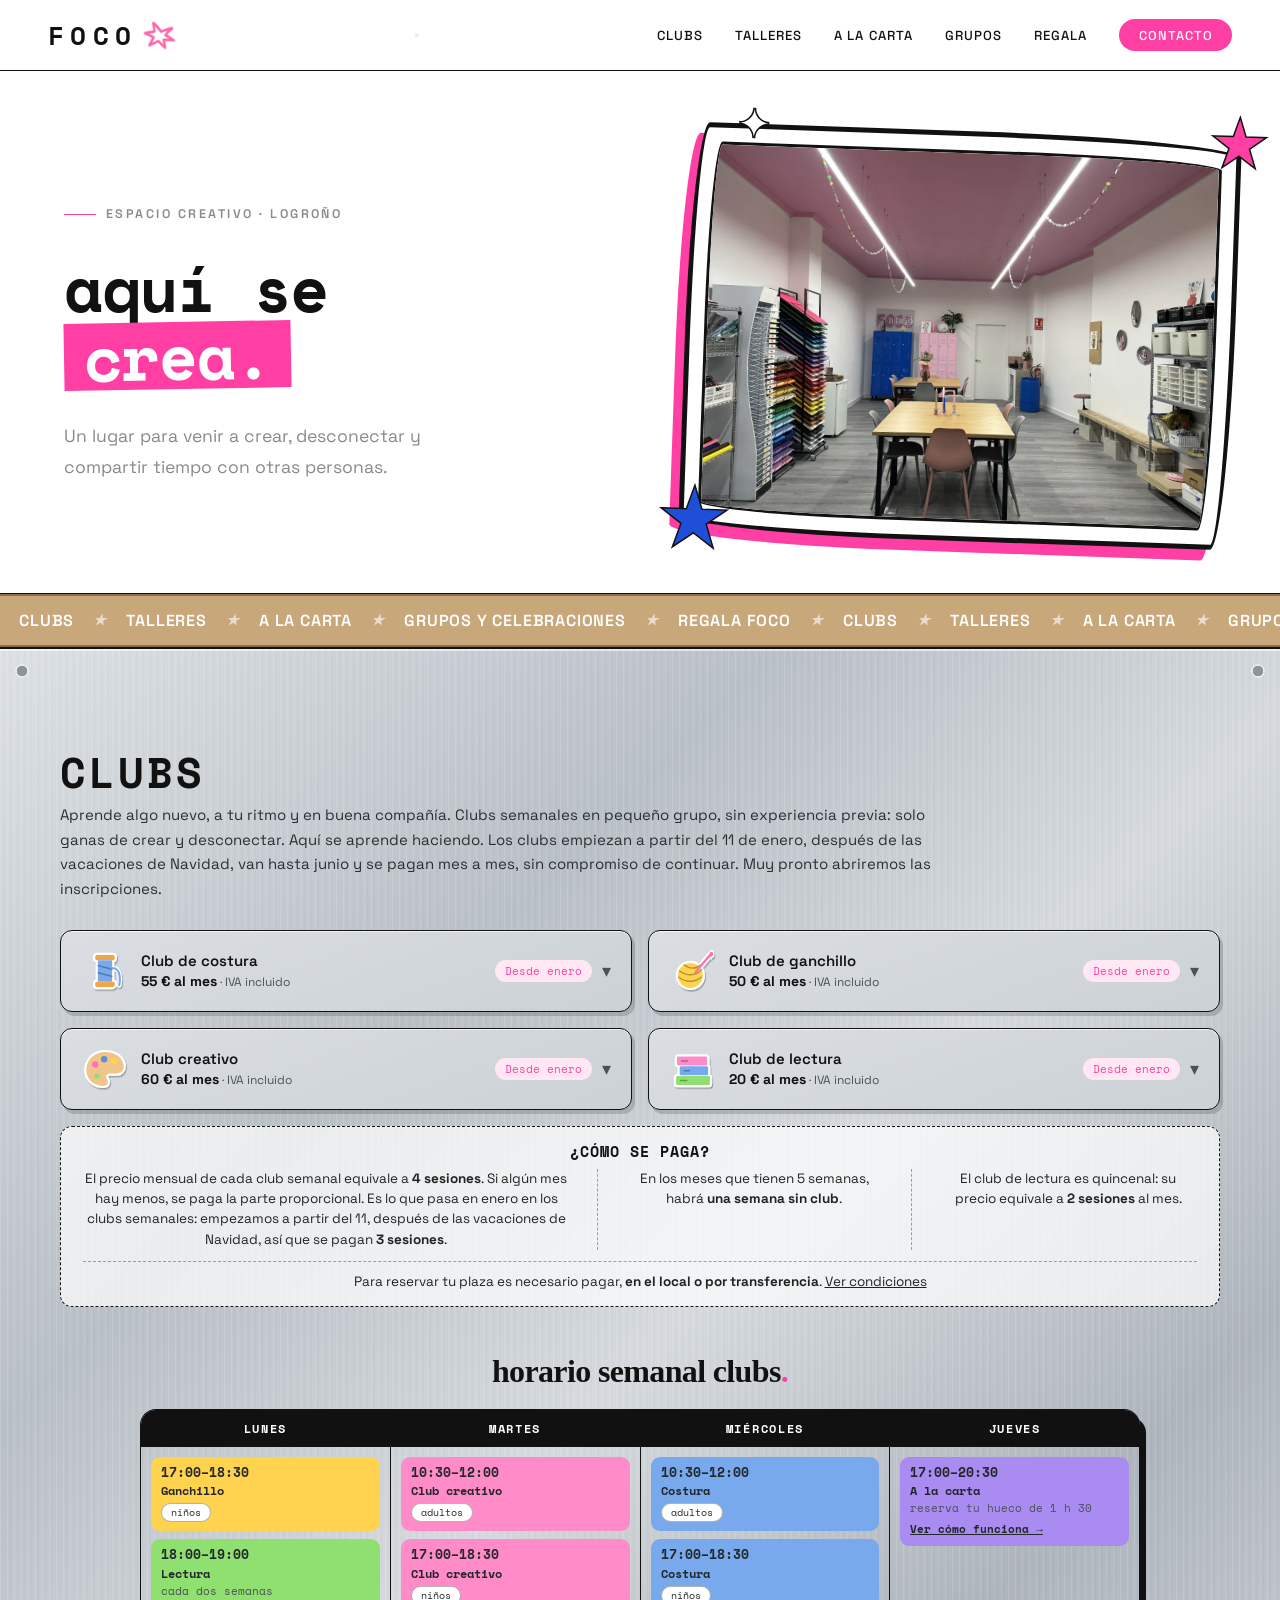
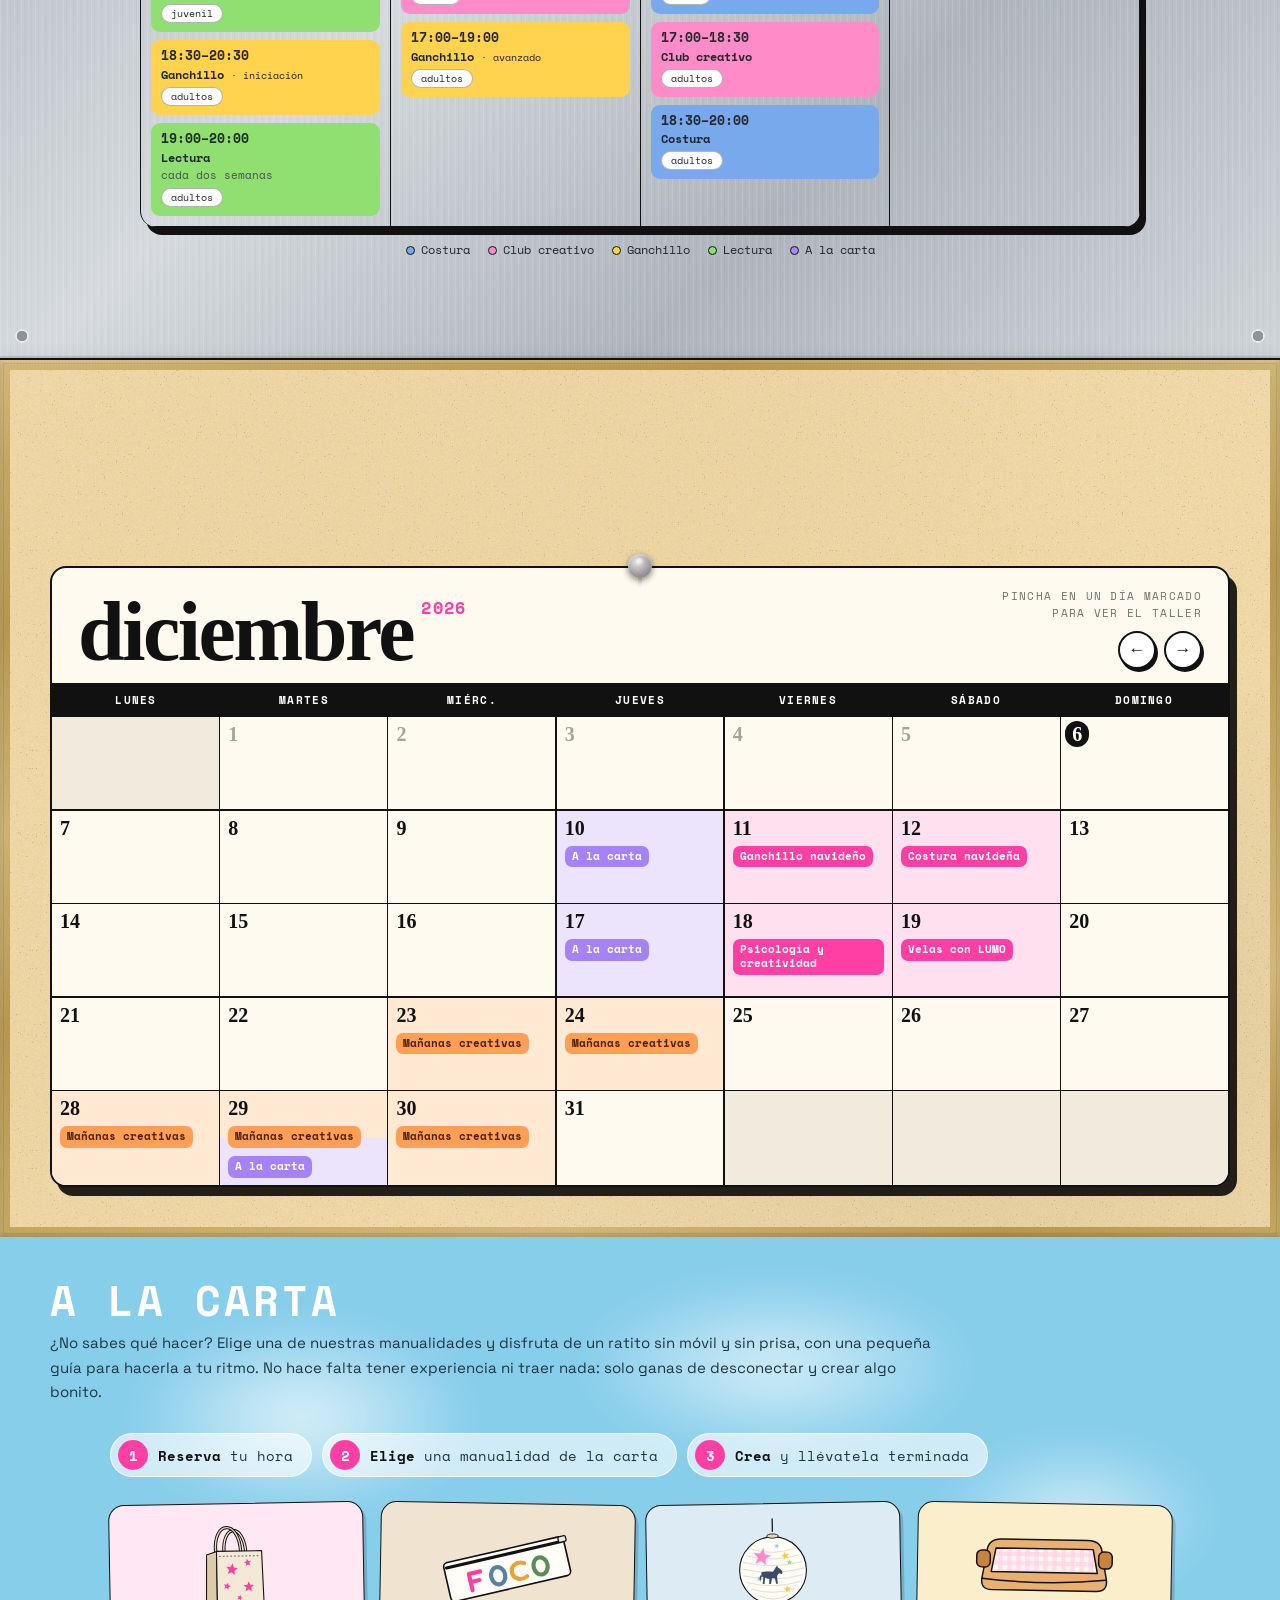
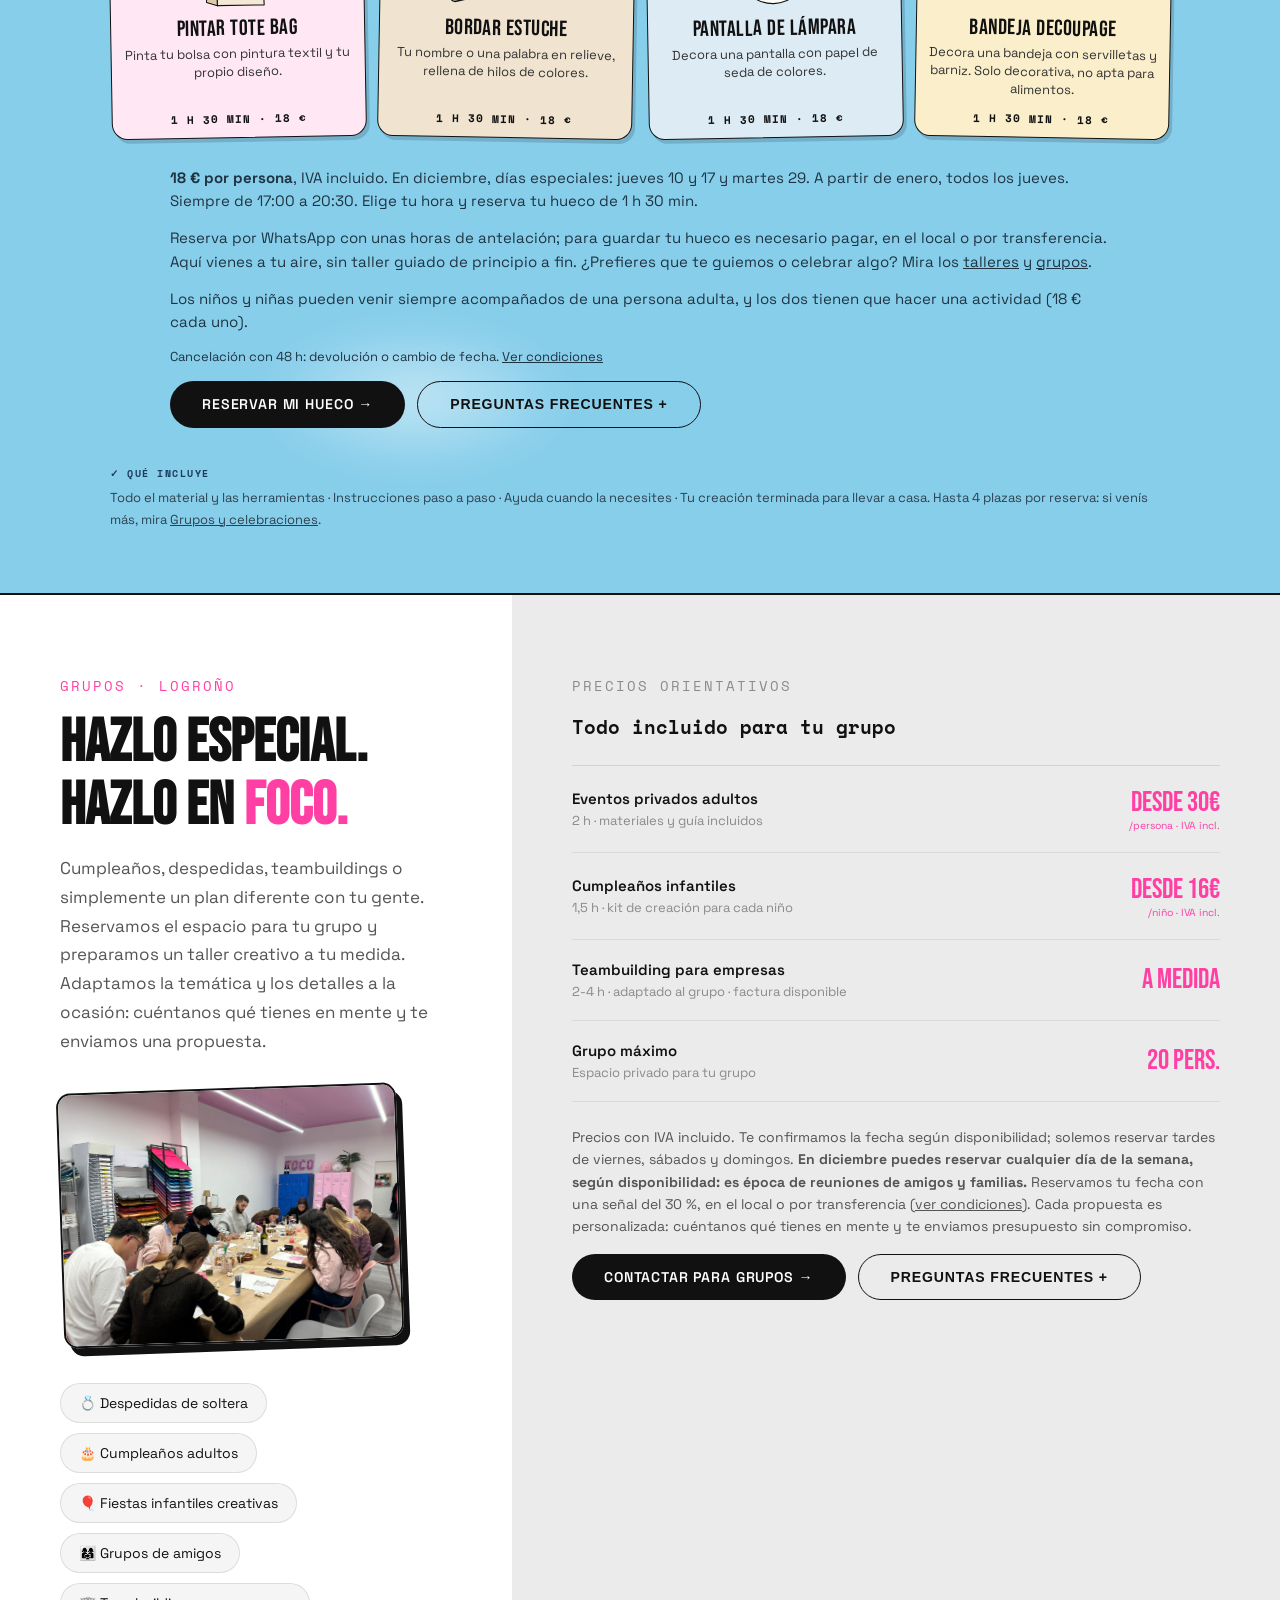
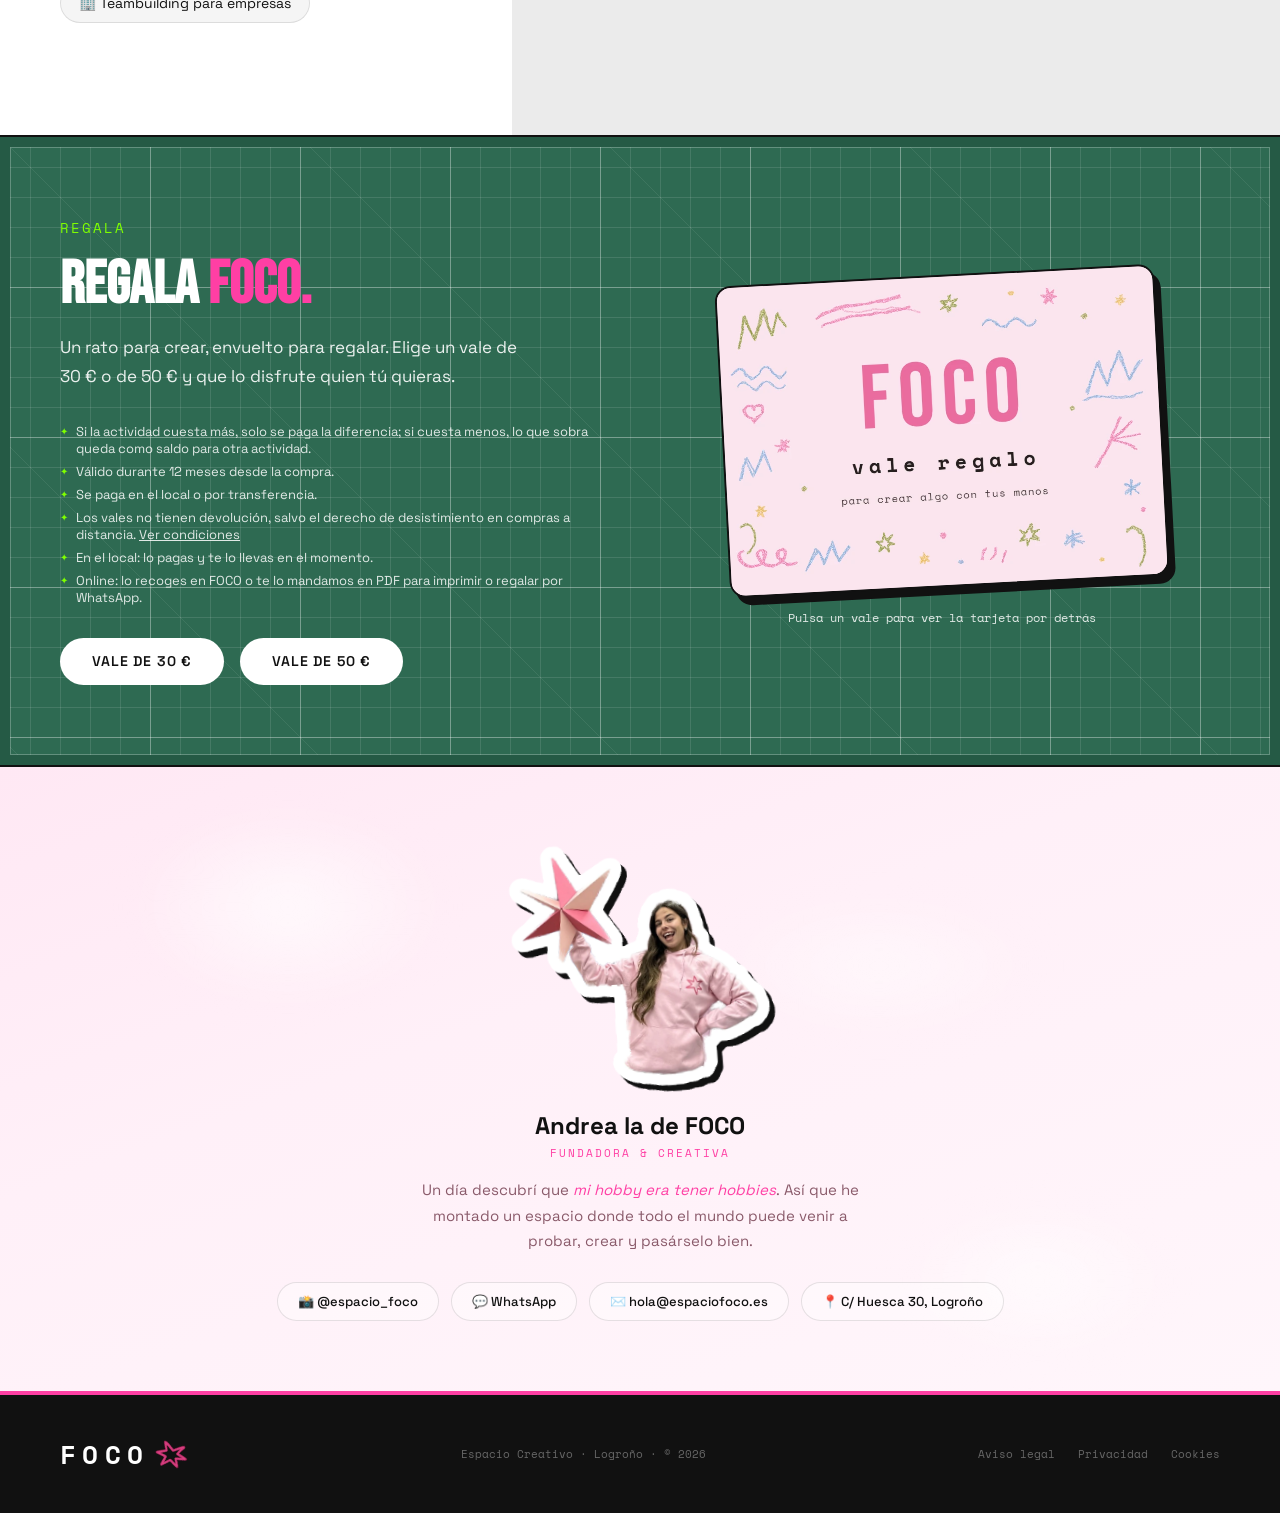
==== commit 2c4f819e: "Grupos: aclarar que cualquier día se puede reservar en diciembre Co-Authored-By: Claude Sonnet 5.5 <" ====
--- a/index.html
+++ b/index.html
@@ -1040,7 +1040,7 @@
         <div><div class="ep-label">Grupo máximo</div><div class="ep-sub">Espacio privado para tu grupo</div></div>
         <div class="ep-val">20 pers.</div>
       </div>
-      <p style="font-size:14px;color:#555;line-height:1.6;margin:1.5rem 0 1rem">Precios con IVA incluido. Te confirmamos la fecha según disponibilidad; solemos reservar tardes de viernes, sábados y domingos. <b class="solo-diciembre">En diciembre se reúnen muchos grupos de amigos y familias: este mes puedes reservar cualquier día de la semana, según disponibilidad.</b> Reservamos tu fecha con una señal del 30&nbsp;%, en el local o por transferencia (<a href="/aviso-legal.html#cancelaciones" target="_blank" style="color:inherit;text-decoration:underline">ver condiciones</a>). Cada propuesta es personalizada: cuéntanos qué tienes en mente y te enviamos presupuesto sin compromiso.</p>
+      <p style="font-size:14px;color:#555;line-height:1.6;margin:1.5rem 0 1rem">Precios con IVA incluido. Te confirmamos la fecha según disponibilidad; solemos reservar tardes de viernes, sábados y domingos. <b class="solo-diciembre">En diciembre puedes reservar cualquier día de la semana, según disponibilidad: es época de reuniones de amigos y familias.</b> Reservamos tu fecha con una señal del 30&nbsp;%, en el local o por transferencia (<a href="/aviso-legal.html#cancelaciones" target="_blank" style="color:inherit;text-decoration:underline">ver condiciones</a>). Cada propuesta es personalizada: cuéntanos qué tienes en mente y te enviamos presupuesto sin compromiso.</p>
       <div class="ep-botones">
         <a href="https://wa.me/34614228307?text=Hola%2C%20quiero%20un%20presupuesto%20para%20un%20grupo" target="_blank" rel="noopener" class="btn-black">Contactar para grupos →</a>
         <button type="button" class="btn-black btn-line" id="faqBtn" aria-expanded="false" aria-controls="faqPanel" onclick="toggleFaq()">Preguntas frecuentes +</button>
@@ -1048,7 +1048,7 @@
       <div class="ep-faq" id="faqPanel">
         <details><summary>¿Hace falta tener experiencia?</summary><p>No. Os guiamos paso a paso y cada taller está pensado para quien nunca ha pintado ni creado nada con las manos.</p></details>
         <details><summary>¿Cuántas personas podemos ser?</summary><p>Hasta 20 personas. Cuéntanos cuántos sois y te preparamos una propuesta a medida.</p></details>
-        <details><summary>¿Qué días podemos reservar?</summary><p>Te confirmamos la fecha según disponibilidad; solemos reservar tardes de viernes, sábados y domingos. Escríbenos con un par de fechas posibles y te decimos cuál nos encaja. <span class="solo-diciembre">En diciembre se reúnen muchos grupos de amigos y familias: este mes puedes reservar cualquier día de la semana, según disponibilidad.</span></p></details>
+        <details><summary>¿Qué días podemos reservar?</summary><p>Te confirmamos la fecha según disponibilidad; solemos reservar tardes de viernes, sábados y domingos. Escríbenos con un par de fechas posibles y te decimos cuál nos encaja. <span class="solo-diciembre">En diciembre puedes reservar cualquier día de la semana, según disponibilidad: es época de reuniones de amigos y familias.</span></p></details>
         <details><summary>¿Cuánto dura?</summary><p>Los talleres para adultos duran unas 2 horas y los cumpleaños infantiles, 1 hora y media.</p></details>
         <details><summary>¿Se puede personalizar?</summary><p>Sí. Adaptamos la temática, los colores y los detalles a la ocasión. Escríbenos y te contamos los talleres que tenemos; también aceptamos propuestas.</p></details>
         <details><summary>¿Cómo se reserva y cuánto hay que pagar por adelantado?</summary><p>Escríbenos con la fecha que tienes en mente y cuántos sois, y te enviamos una propuesta. Reservamos tu fecha con una señal del 30&nbsp;%, en el local o por transferencia, y el resto se paga el día del taller.</p></details>
